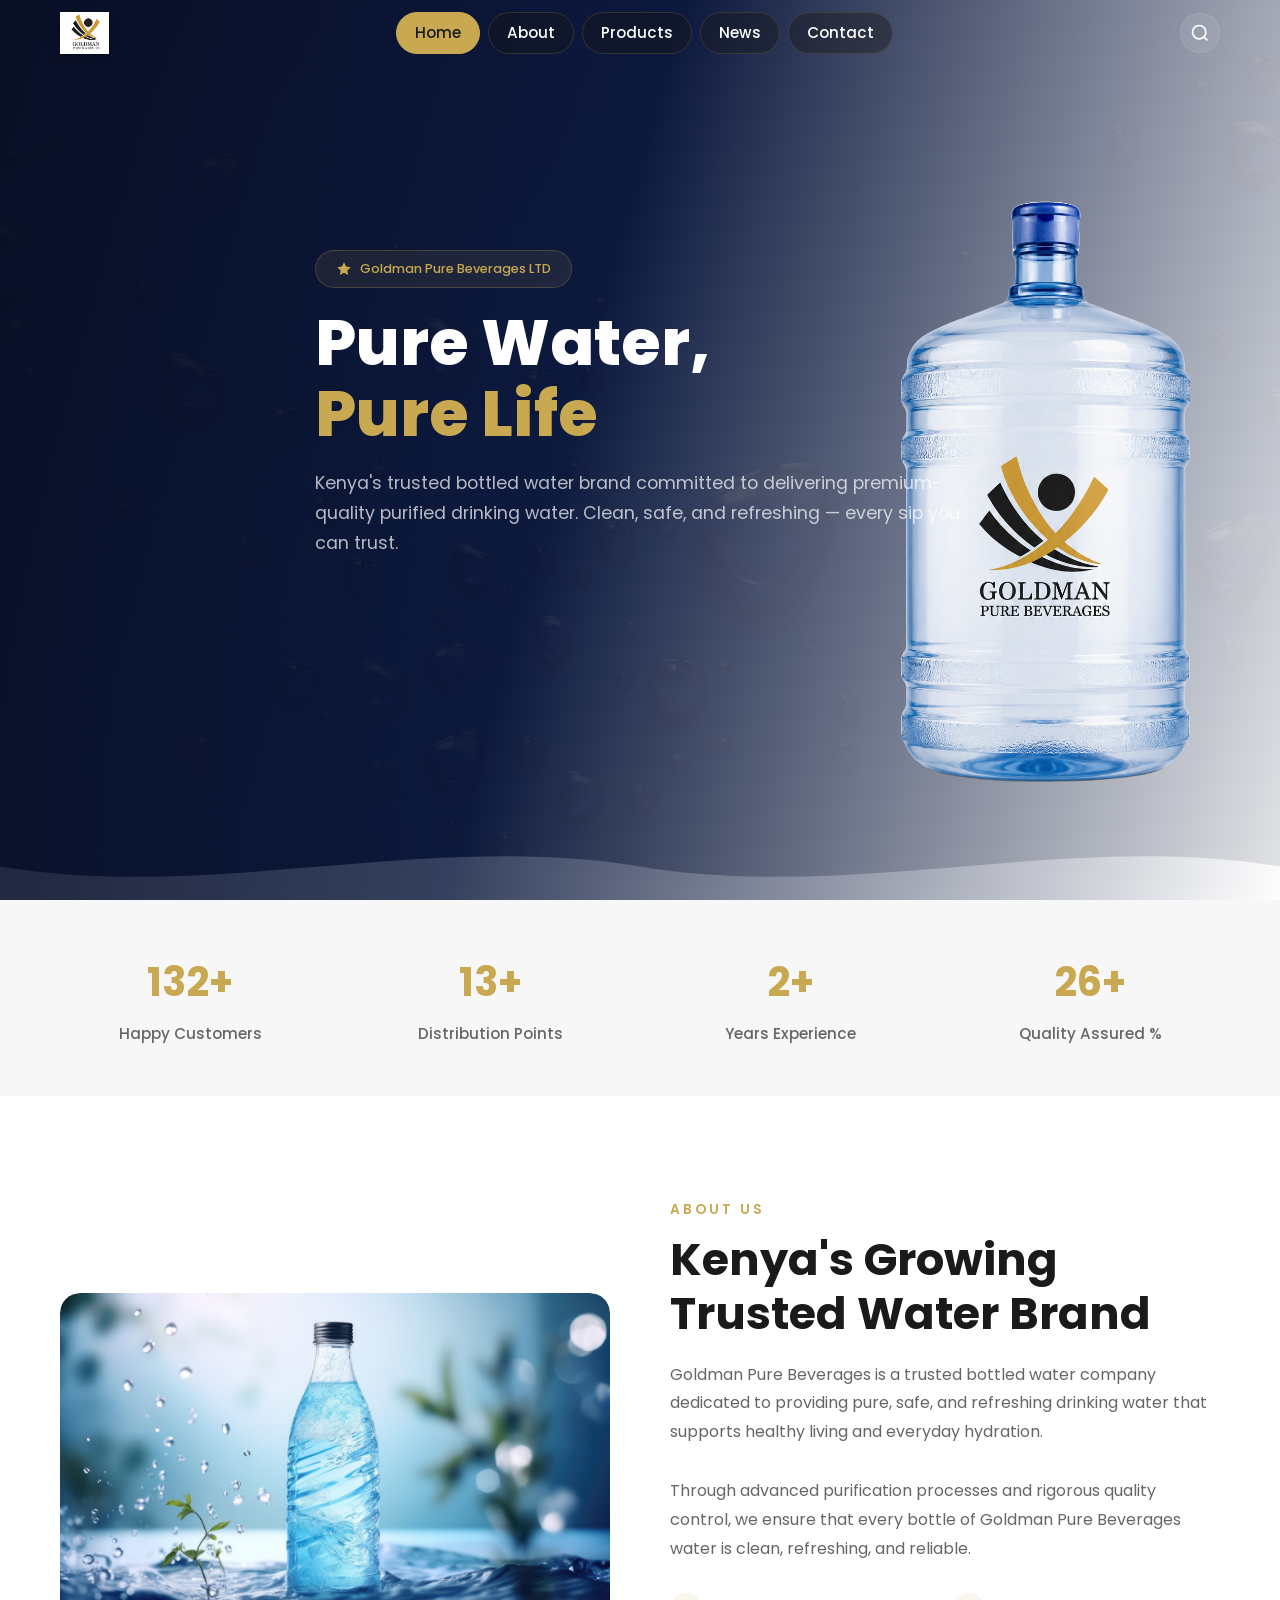
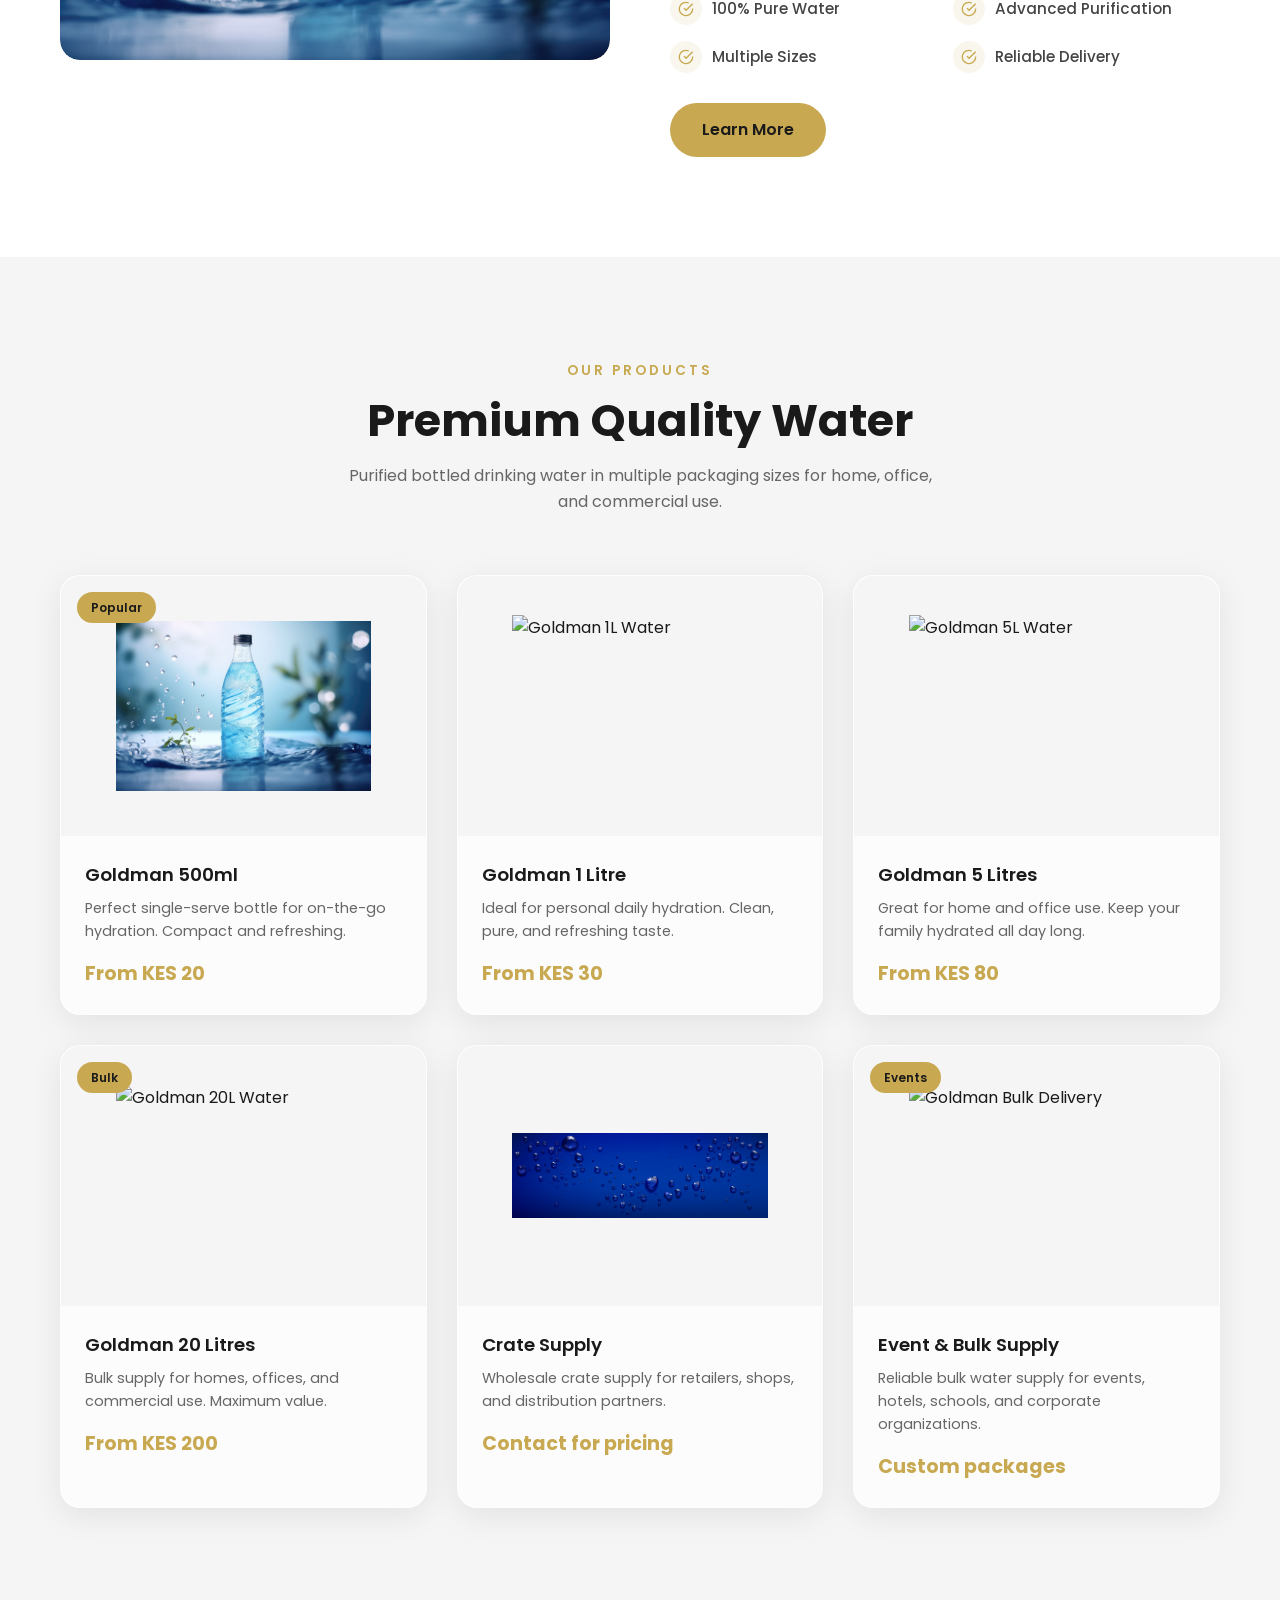
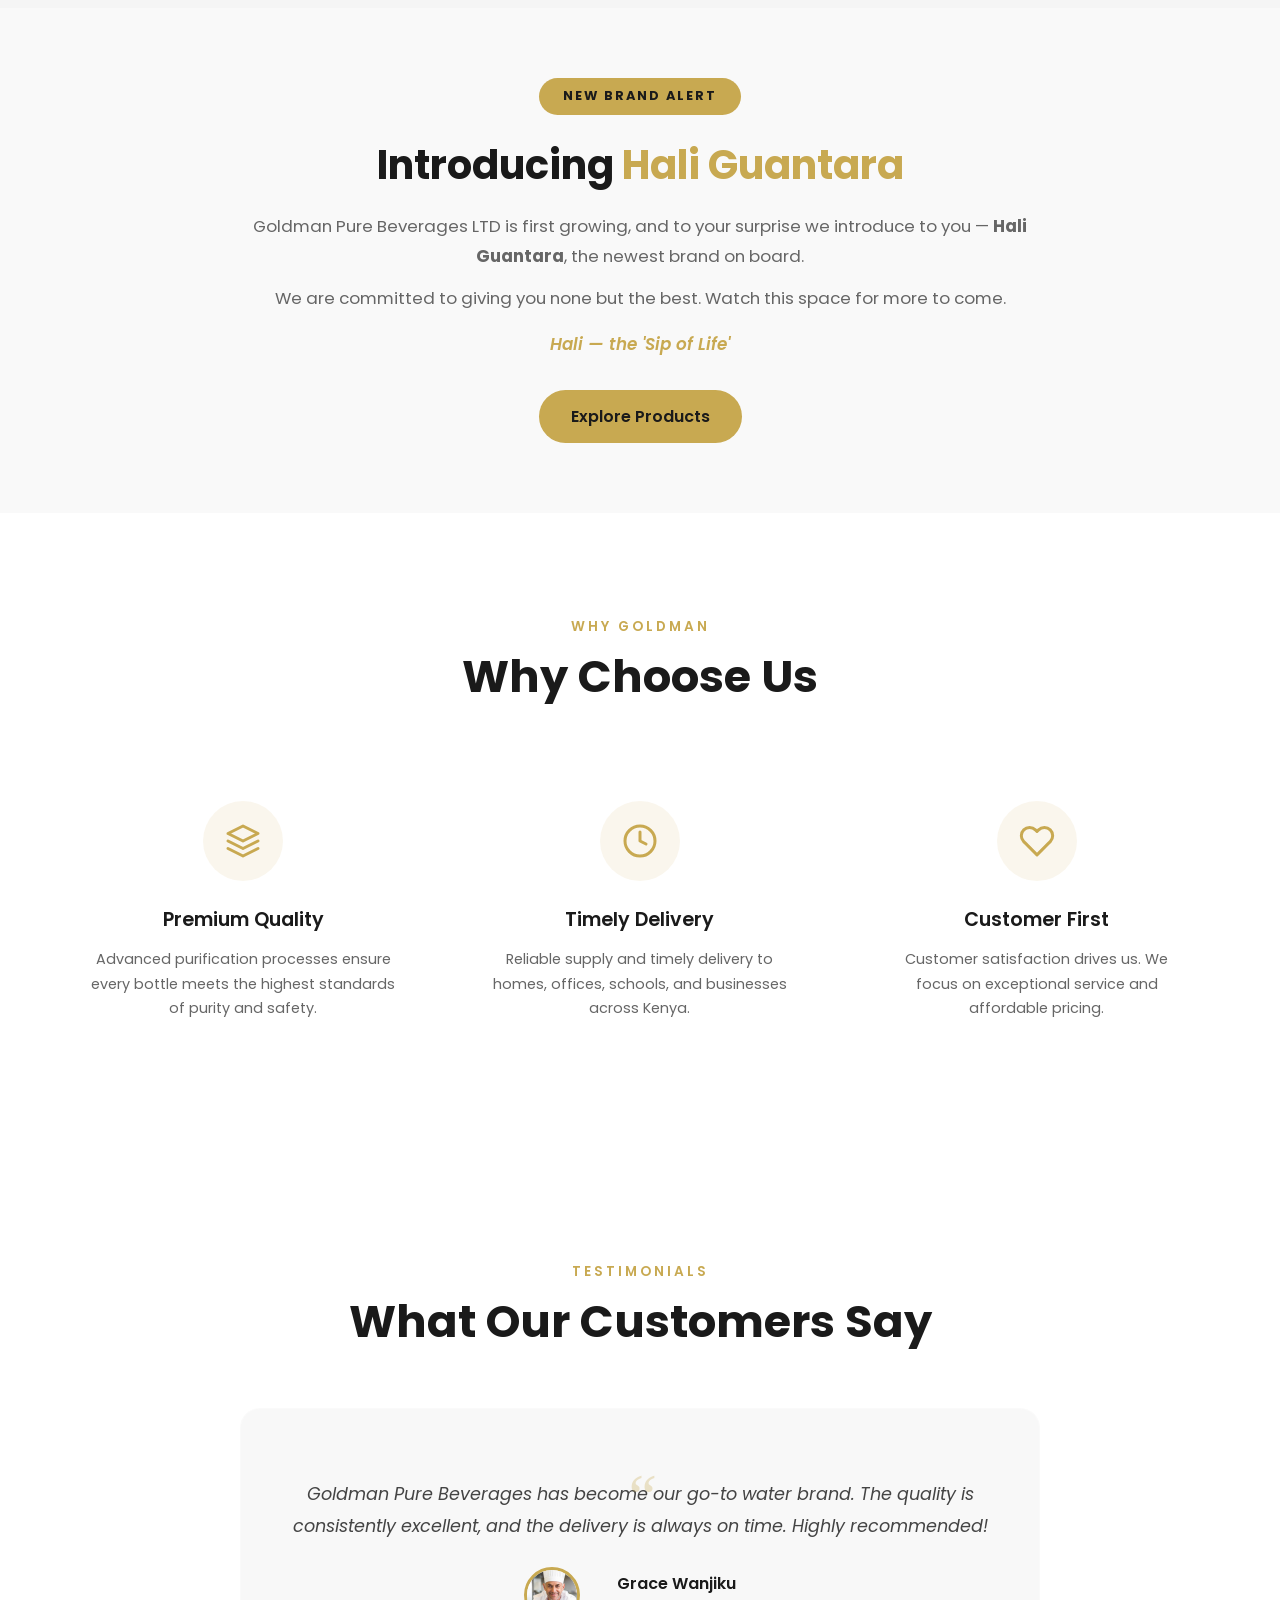
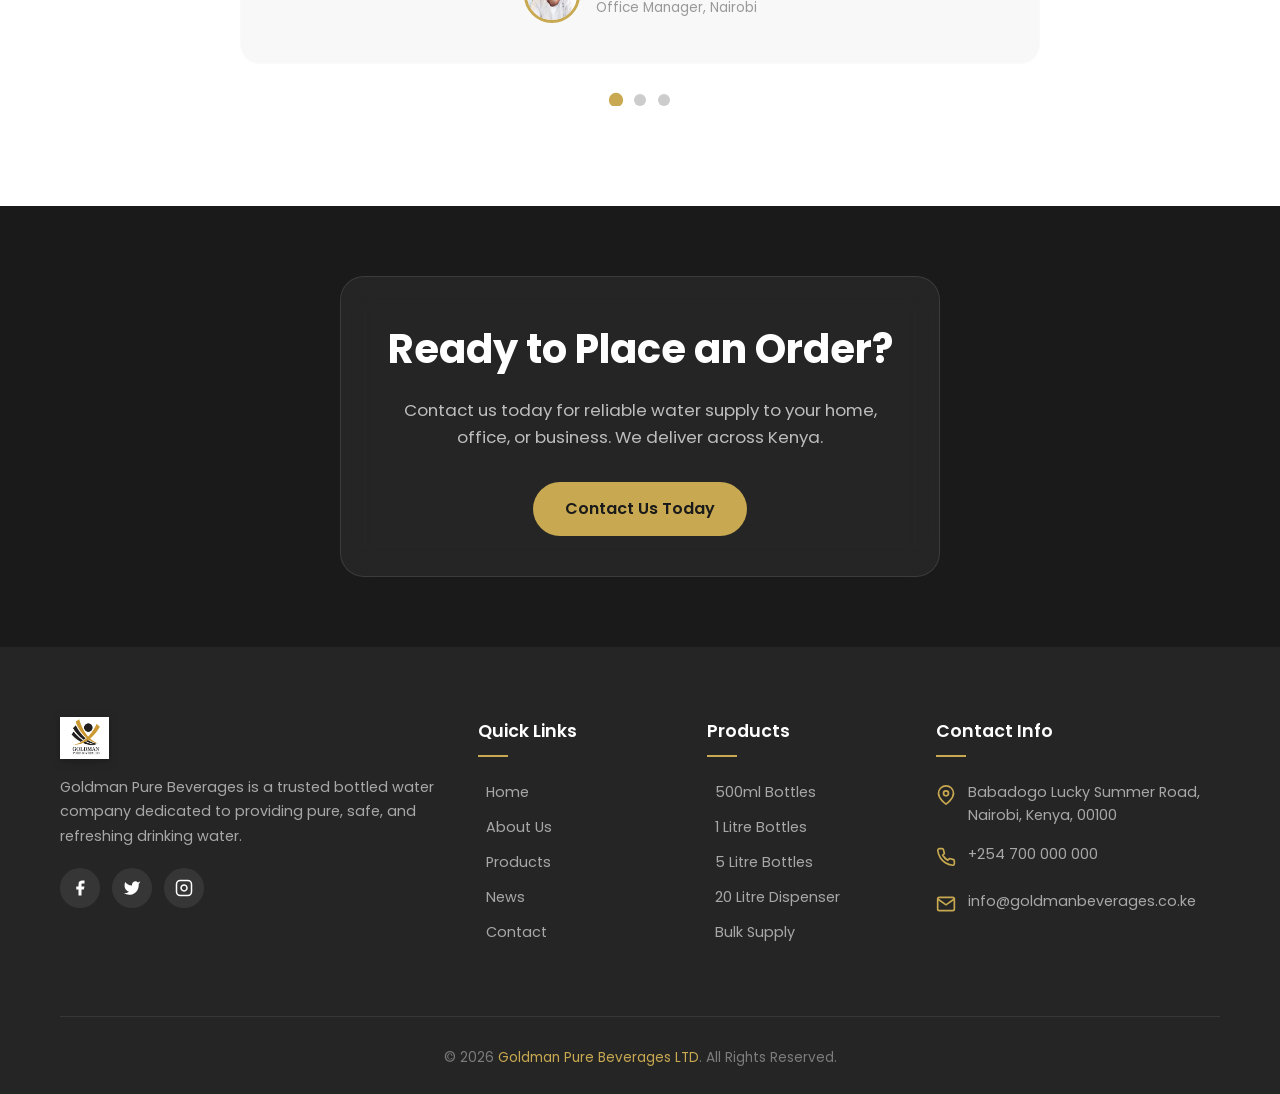
==== index.html @ ed5a360a "update" ====
<!DOCTYPE html>
<html lang="en">
<head>
  <meta charset="UTF-8">
  <meta name="viewport" content="width=device-width, initial-scale=1.0">
  <title>Goldman Pure Beverages - Pure Water, Pure Life</title>
  <link rel="icon" href="assets/images/goldmanlogo water.png" type="image/png">
  <link rel="stylesheet" href="assets/css/style.css">
</head>
<body>

  <header data-header>
    <div class="container">
      <a href="index.html" class="logo">
        <img src="assets/images/goldmanlogo water.png" alt="Goldman Logo" class="logo-img">
      </a>

      <nav class="navbar" data-navbar>
        <a href="index.html" class="navbar-link active" data-nav-link>Home</a>
        <a href="about.html" class="navbar-link" data-nav-link>About</a>
        <a href="products.html" class="navbar-link" data-nav-link>Products</a>
        <a href="news.html" class="navbar-link" data-nav-link>News</a>
        <a href="contact.html" class="navbar-link" data-nav-link>Contact</a>
      </nav>

      <div class="header-actions">
        <button class="header-btn" data-search-btn aria-label="Search">
          <svg width="20" height="20" viewBox="0 0 24 24" fill="none" stroke="currentColor" stroke-width="2">
            <circle cx="11" cy="11" r="8"/><path d="m21 21-4.35-4.35"/>
          </svg>
        </button>
        <button class="menu-toggle-btn" data-menu-toggle-btn aria-label="Menu">
          <svg width="22" height="22" viewBox="0 0 24 24" fill="none" stroke="currentColor" stroke-width="2.5">
            <line x1="3" y1="6" x2="21" y2="6"/><line x1="3" y1="12" x2="21" y2="12"/><line x1="3" y1="18" x2="21" y2="18"/>
          </svg>
        </button>
      </div>
    </div>
  </header>

  <div class="nav-overlay" data-nav-overlay></div>

  <div class="search-box" data-search-container>
    <div class="container">
      <form class="search-form">
        <input type="text" placeholder="Search..." autofocus>
        <button type="button" class="search-close-btn" data-search-close-btn aria-label="Close">
          <svg width="20" height="20" viewBox="0 0 24 24" fill="none" stroke="currentColor" stroke-width="2.5">
            <line x1="18" y1="6" x2="6" y2="18"/><line x1="6" y1="6" x2="18" y2="18"/>
          </svg>
        </button>
      </form>
    </div>
  </div>

  <main>
    <section class="hero">
      <div class="container" style="display:flex; align-items:center; justify-content:space-between;">
        <div class="hero-content">
          <div class="hero-badge">
            <svg width="16" height="16" viewBox="0 0 24 24" fill="currentColor">
              <path d="M12 2L15.09 8.26L22 9.27L17 14.14L18.18 21.02L12 17.77L5.82 21.02L7 14.14L2 9.27L8.91 8.26L12 2Z"/>
            </svg>
            Goldman Pure Beverages LTD
          </div>
          <h1 class="hero-title">Pure Water,<br><span>Pure Life</span></h1>
          <p class="hero-text">Kenya's trusted bottled water brand committed to delivering premium-quality purified drinking water. Clean, safe, and refreshing — every sip you can trust.</p>
          <div class="hero-btns">
            <a href="products.html" class="btn btn-gold">Our Products</a>
            <a href="contact.html" class="btn btn-outline">Get In Touch</a>
          </div>
        </div>
        <div class="hero-image">
          <img src="assets/images/a.png" alt="Goldman Pure Water Bottle">
        </div>
      </div>
      <div class="hero-shape">
        <svg viewBox="0 0 1440 80" fill="none">
          <path d="M0 40C240 80 480 0 720 40C960 80 1200 0 1440 40V80H0V40Z" fill="#F5F5F5"/>
        </svg>
      </div>
    </section>

    <section class="stats">
      <div class="container">
        <div class="stats-grid">
          <div class="stat-item reveal">
            <h3 data-counter="500">0</h3>
            <p>Happy Customers</p>
          </div>
          <div class="stat-item reveal">
            <h3 data-counter="50">0</h3>
            <p>Distribution Points</p>
          </div>
          <div class="stat-item reveal">
            <h3 data-counter="10">0</h3>
            <p>Years Experience</p>
          </div>
          <div class="stat-item reveal">
            <h3 data-counter="100">0</h3>
            <p>Quality Assured %</p>
          </div>
        </div>
      </div>
    </section>

    <section class="about-preview section">
      <div class="container">
        <div class="about-grid">
          <div class="about-image reveal-left">
            <img src="assets/images/transparent-water-bottle-studio.jpg" alt="Goldman Pure Water">
          </div>
          <div class="about-content reveal-right">
            <span class="section-subtitle">About Us</span>
            <h2 class="section-title">Kenya's Growing Trusted Water Brand</h2>
            <p class="about-text">Goldman Pure Beverages is a trusted bottled water company dedicated to providing pure, safe, and refreshing drinking water that supports healthy living and everyday hydration.</p>
            <p class="about-text">Through advanced purification processes and rigorous quality control, we ensure that every bottle of Goldman Pure Beverages water is clean, refreshing, and reliable.</p>
            <div class="about-features">
              <div class="about-feature">
                <div class="about-feature-icon">
                  <svg width="16" height="16" viewBox="0 0 24 24" fill="none" stroke="currentColor" stroke-width="2"><path d="M22 11.08V12a10 10 0 1 1-5.93-9.14"/><polyline points="22 4 12 14.01 9 11.01"/></svg>
                </div>
                100% Pure Water
              </div>
              <div class="about-feature">
                <div class="about-feature-icon">
                  <svg width="16" height="16" viewBox="0 0 24 24" fill="none" stroke="currentColor" stroke-width="2"><path d="M22 11.08V12a10 10 0 1 1-5.93-9.14"/><polyline points="22 4 12 14.01 9 11.01"/></svg>
                </div>
                Advanced Purification
              </div>
              <div class="about-feature">
                <div class="about-feature-icon">
                  <svg width="16" height="16" viewBox="0 0 24 24" fill="none" stroke="currentColor" stroke-width="2"><path d="M22 11.08V12a10 10 0 1 1-5.93-9.14"/><polyline points="22 4 12 14.01 9 11.01"/></svg>
                </div>
                Multiple Sizes
              </div>
              <div class="about-feature">
                <div class="about-feature-icon">
                  <svg width="16" height="16" viewBox="0 0 24 24" fill="none" stroke="currentColor" stroke-width="2"><path d="M22 11.08V12a10 10 0 1 1-5.93-9.14"/><polyline points="22 4 12 14.01 9 11.01"/></svg>
                </div>
                Reliable Delivery
              </div>
            </div>
            <a href="about.html" class="btn btn-gold">Learn More</a>
          </div>
        </div>
      </div>
    </section>

    <section class="products section">
      <div class="container">
        <div class="section-header reveal">
          <span class="section-subtitle">Our Products</span>
          <h2 class="section-title">Premium Quality Water</h2>
          <p class="section-text">Purified bottled drinking water in multiple packaging sizes for home, office, and commercial use.</p>
        </div>

        <div class="products-grid">
          <div class="product-card reveal" data-product="all">
            <div class="product-image">
              <span class="product-tag">Popular</span>
              <img src="assets/images/transparent-water-bottle-studio.jpg" alt="Goldman 500ml Water">
            </div>
            <div class="product-info">
              <h3 class="product-name">Goldman 500ml</h3>
              <p class="product-desc">Perfect single-serve bottle for on-the-go hydration. Compact and refreshing.</p>
              <span class="product-price">From KES 20</span>
            </div>
          </div>

          <div class="product-card reveal" data-product="all">
            <div class="product-image">
              <img src="assets/images/aaa.jpg" alt="Goldman 1L Water">
            </div>
            <div class="product-info">
              <h3 class="product-name">Goldman 1 Litre</h3>
              <p class="product-desc">Ideal for personal daily hydration. Clean, pure, and refreshing taste.</p>
              <span class="product-price">From KES 30</span>
            </div>
          </div>

          <div class="product-card reveal" data-product="bulk">
            <div class="product-image">
              <img src="assets/images/water-bottle-wooden-table (1).jpg" alt="Goldman 5L Water">
            </div>
            <div class="product-info">
              <h3 class="product-name">Goldman 5 Litres</h3>
              <p class="product-desc">Great for home and office use. Keep your family hydrated all day long.</p>
              <span class="product-price">From KES 80</span>
            </div>
          </div>

          <div class="product-card reveal" data-product="bulk">
            <div class="product-image">
              <span class="product-tag">Bulk</span>
              <img src="assets/images/water-drop.jpg" alt="Goldman 20L Water">
            </div>
            <div class="product-info">
              <h3 class="product-name">Goldman 20 Litres</h3>
              <p class="product-desc">Bulk supply for homes, offices, and commercial use. Maximum value.</p>
              <span class="product-price">From KES 200</span>
            </div>
          </div>

          <div class="product-card reveal" data-product="commercial">
            <div class="product-image">
              <img src="assets/images/hero-bg.jpg" alt="Goldman crates">
            </div>
            <div class="product-info">
              <h3 class="product-name">Crate Supply</h3>
              <p class="product-desc">Wholesale crate supply for retailers, shops, and distribution partners.</p>
              <span class="product-price">Contact for pricing</span>
            </div>
          </div>

          <div class="product-card reveal" data-product="commercial">
            <div class="product-image">
              <span class="product-tag">Events</span>
              <img src="assets/images/delivery-concept-handsome-african-american-delivery-man-holding-water-tank-isolated-grey-studio-background-copy-space.jpg" alt="Goldman Bulk Delivery">
            </div>
            <div class="product-info">
              <h3 class="product-name">Event & Bulk Supply</h3>
              <p class="product-desc">Reliable bulk water supply for events, hotels, schools, and corporate organizations.</p>
              <span class="product-price">Custom packages</span>
            </div>
          </div>
        </div>
      </div>
    </section>

    <section class="announcement">
      <div class="container">
        <div class="announcement-content reveal">
          <span class="announcement-badge">New Brand Alert</span>
          <h2 class="announcement-title">Introducing <span>Hali Guantara</span></h2>
          <p class="announcement-text">Goldman Pure Beverages LTD is first growing, and to your surprise we introduce to you — <strong>Hali Guantara</strong>, the newest brand on board.</p>
          <p class="announcement-text">We are committed to giving you none but the best. Watch this space for more to come.</p>
          <p class="announcement-text" style="font-style:italic; color:var(--gold); font-weight:600; margin-top:16px;">Hali — the 'Sip of Life'</p>
          <div class="announcement-cta">
            <a href="products.html" class="btn btn-gold">Explore Products</a>
          </div>
        </div>
      </div>
    </section>

    <section class="promo section">
      <div class="container">
        <div class="section-header reveal">
          <span class="section-subtitle">Why Goldman</span>
          <h2 class="section-title">Why Choose Us</h2>
        </div>

        <div class="promo-grid">
          <div class="promo-card">
            <div class="promo-icon">
              <svg viewBox="0 0 24 24"><path d="M12 2L2 7l10 5 10-5-10-5zM2 17l10 5 10-5M2 12l10 5 10-5"/></svg>
            </div>
            <h3>Premium Quality</h3>
            <p>Advanced purification processes ensure every bottle meets the highest standards of purity and safety.</p>
          </div>

          <div class="promo-card">
            <div class="promo-icon">
              <svg viewBox="0 0 24 24"><circle cx="12" cy="12" r="10"/><polyline points="12 6 12 12 16 14"/></svg>
            </div>
            <h3>Timely Delivery</h3>
            <p>Reliable supply and timely delivery to homes, offices, schools, and businesses across Kenya.</p>
          </div>

          <div class="promo-card">
            <div class="promo-icon">
              <svg viewBox="0 0 24 24"><path d="M20.84 4.61a5.5 5.5 0 0 0-7.78 0L12 5.67l-1.06-1.06a5.5 5.5 0 0 0-7.78 7.78l1.06 1.06L12 21.23l7.78-7.78 1.06-1.06a5.5 5.5 0 0 0 0-7.78z"/></svg>
            </div>
            <h3>Customer First</h3>
            <p>Customer satisfaction drives us. We focus on exceptional service and affordable pricing.</p>
          </div>
        </div>
      </div>
    </section>

    <section class="testimonials section">
      <div class="container">
        <div class="section-header reveal">
          <span class="section-subtitle">Testimonials</span>
          <h2 class="section-title">What Our Customers Say</h2>
        </div>

        <div class="testimonial-slider reveal">
          <div class="testimonial-track" data-testimonial-track>
            <div class="testimonial-card">
              <p class="testimonial-text">Goldman Pure Beverages has become our go-to water brand. The quality is consistently excellent, and the delivery is always on time. Highly recommended!</p>
              <div class="testimonial-author">
                <img src="assets/images/avatar-1.jpg" alt="Customer" class="testimonial-avatar">
                <div class="testimonial-info">
                  <h4>Grace Wanjiku</h4>
                  <p>Office Manager, Nairobi</p>
                </div>
              </div>
            </div>

            <div class="testimonial-card">
              <p class="testimonial-text">We've been stocking Goldman water in our shop for years. Our customers love the taste and purity. It's the best water brand in the market.</p>
              <div class="testimonial-author">
                <img src="assets/images/avatar-2.jpg" alt="Customer" class="testimonial-avatar">
                <div class="testimonial-info">
                  <h4>James Ochieng</h4>
                  <p>Retailer, Babadogo</p>
                </div>
              </div>
            </div>

            <div class="testimonial-card">
              <p class="testimonial-text">Goldman supplies water for all our hotel events. The bulk pricing is fair and the quality is unmatched. A truly trusted brand in Kenya.</p>
              <div class="testimonial-author">
                <img src="assets/images/avatar-3.jpg" alt="Customer" class="testimonial-avatar">
                <div class="testimonial-info">
                  <h4>Fatuma Hassan</h4>
                  <p>Hotel Director, Westlands</p>
                </div>
              </div>
            </div>
          </div>

          <div class="testimonial-nav">
            <button class="testimonial-dot active" data-testimonial-dot aria-label="Slide 1"></button>
            <button class="testimonial-dot" data-testimonial-dot aria-label="Slide 2"></button>
            <button class="testimonial-dot" data-testimonial-dot aria-label="Slide 3"></button>
          </div>
        </div>
      </div>
    </section>

    <section class="cta">
      <div class="container">
        <div class="cta-content reveal">
          <h2>Ready to Place an Order?</h2>
          <p>Contact us today for reliable water supply to your home, office, or business. We deliver across Kenya.</p>
          <a href="contact.html" class="btn btn-gold">Contact Us Today</a>
        </div>
      </div>
    </section>
  </main>

  <footer class="footer">
    <div class="container">
      <div class="footer-grid">
        <div class="footer-brand">
          <a href="index.html" class="logo">
            <img src="assets/images/goldmanlogo water.png" alt="Goldman Logo" class="logo-img">
          </a>
          <p>Goldman Pure Beverages is a trusted bottled water company dedicated to providing pure, safe, and refreshing drinking water.</p>
          <div class="footer-social">
            <a href="https://www.facebook.com/goldmanpurebeverages" target="_blank" aria-label="Facebook">
              <svg width="18" height="18" viewBox="0 0 24 24" fill="currentColor"><path d="M18 2h-3a5 5 0 0 0-5 5v3H7v4h3v8h4v-8h3l1-4h-4V7a1 1 0 0 1 1-1h3z"/></svg>
            </a>
            <a href="#" aria-label="Twitter">
              <svg width="18" height="18" viewBox="0 0 24 24" fill="currentColor"><path d="M23 3a10.9 10.9 0 0 1-3.14 1.53 4.48 4.48 0 0 0-7.86 3v1A10.66 10.66 0 0 1 3 4s-4 9 5 13a11.64 11.64 0 0 1-7 2c9 5 20 0 20-11.5a4.5 4.5 0 0 0-.08-.83A7.72 7.72 0 0 0 23 3z"/></svg>
            </a>
            <a href="#" aria-label="Instagram">
              <svg width="18" height="18" viewBox="0 0 24 24" fill="none" stroke="currentColor" stroke-width="2"><rect x="2" y="2" width="20" height="20" rx="5"/><path d="M16 11.37A4 4 0 1 1 12.63 8 4 4 0 0 1 16 11.37z"/><line x1="17.5" y1="6.5" x2="17.51" y2="6.5"/></svg>
            </a>
          </div>
        </div>

        <div class="footer-col">
          <h4 class="footer-heading">Quick Links</h4>
          <ul class="footer-links">
            <li><a href="index.html">Home</a></li>
            <li><a href="about.html">About Us</a></li>
            <li><a href="products.html">Products</a></li>
            <li><a href="news.html">News</a></li>
            <li><a href="contact.html">Contact</a></li>
          </ul>
        </div>

        <div class="footer-col">
          <h4 class="footer-heading">Products</h4>
          <ul class="footer-links">
            <li><a href="products.html">500ml Bottles</a></li>
            <li><a href="products.html">1 Litre Bottles</a></li>
            <li><a href="products.html">5 Litre Bottles</a></li>
            <li><a href="products.html">20 Litre Dispenser</a></li>
            <li><a href="products.html">Bulk Supply</a></li>
          </ul>
        </div>

        <div class="footer-col">
          <h4 class="footer-heading">Contact Info</h4>
          <ul class="footer-contact">
            <li>
              <span class="footer-contact-icon">
                <svg viewBox="0 0 24 24" fill="none" stroke="currentColor" stroke-width="2"><path d="M21 10c0 7-9 13-9 13s-9-6-9-13a9 9 0 0 1 18 0z"/><circle cx="12" cy="10" r="3"/></svg>
              </span>
              Babadogo Lucky Summer Road,<br>Nairobi, Kenya, 00100
            </li>
            <li>
              <span class="footer-contact-icon">
                <svg viewBox="0 0 24 24" fill="none" stroke="currentColor" stroke-width="2"><path d="M22 16.92v3a2 2 0 0 1-2.18 2 19.79 19.79 0 0 1-8.63-3.07 19.5 19.5 0 0 1-6-6 19.79 19.79 0 0 1-3.07-8.67A2 2 0 0 1 4.11 2h3a2 2 0 0 1 2 1.72 12.84 12.84 0 0 0 .7 2.81 2 2 0 0 1-.45 2.11L8.09 9.91a16 16 0 0 0 6 6l1.27-1.27a2 2 0 0 1 2.11-.45 12.84 12.84 0 0 0 2.81.7A2 2 0 0 1 22 16.92z"/></svg>
              </span>
              +254 700 000 000
            </li>
            <li>
              <span class="footer-contact-icon">
                <svg viewBox="0 0 24 24" fill="none" stroke="currentColor" stroke-width="2"><path d="M4 4h16c1.1 0 2 .9 2 2v12c0 1.1-.9 2-2 2H4c-1.1 0-2-.9-2-2V6c0-1.1.9-2 2-2z"/><polyline points="22,6 12,13 2,6"/></svg>
              </span>
              info@goldmanbeverages.co.ke
            </li>
          </ul>
        </div>
      </div>

      <div class="footer-bottom">
        <p>&copy; 2026 <span>Goldman Pure Beverages LTD</span>. All Rights Reserved.</p>
      </div>
    </div>
  </footer>

  <button class="back-to-top" data-back-top-btn aria-label="Back to top">
    <svg width="20" height="20" viewBox="0 0 24 24" fill="none" stroke="currentColor" stroke-width="2.5">
      <polyline points="18 15 12 9 6 15"/>
    </svg>
  </button>

  <script src="assets/js/script.js"></script>
</body>
</html>
---- assets/css/style.css ----
@import url('https://fonts.googleapis.com/css2?family=Poppins:wght@300;400;500;600;700;800&display=swap');

:root {
  --white: #FFFFFF;
  --black: #1A1A1A;
  --gold: #C8A951;
  --gold-light: #D4B96A;
  --gold-dark: #B8963D;
  --grey-1: #F5F5F5;
  --grey-2: #E8E8E8;
  --grey-3: #CCCCCC;
  --grey-4: #999999;
  --grey-5: #666666;
  --grey-6: #444444;
  --shadow-1: 0 1px 3px rgba(0,0,0,0.1);
  --shadow-2: 0 5px 15px rgba(0,0,0,0.08);
  --shadow-3: 0 10px 30px rgba(0,0,0,0.12);
  --transition: 0.3s ease;
}

*, *::before, *::after {
  margin: 0;
  padding: 0;
  box-sizing: border-box;
}

html {
  scroll-behavior: smooth;
  scroll-padding-top: 90px;
}

body {
  font-family: 'Poppins', sans-serif;
  background: var(--white);
  color: var(--black);
  line-height: 1.6;
  overflow-x: hidden;
}

a {
  text-decoration: none;
  color: inherit;
}

img {
  max-width: 100%;
  height: auto;
  display: block;
}

ul { list-style: none; }

.container {
  max-width: 1200px;
  margin: 0 auto;
  padding: 0 20px;
}

/* Button */
.btn {
  display: inline-flex;
  align-items: center;
  gap: 8px;
  padding: 14px 32px;
  border-radius: 50px;
  font-family: inherit;
  font-size: 1rem;
  font-weight: 600;
  cursor: pointer;
  border: none;
  transition: var(--transition);
}

.btn-gold {
  background: var(--gold);
  color: var(--black);
}

.btn-gold:hover {
  background: var(--gold-dark);
  transform: translateY(-2px);
  box-shadow: 0 5px 20px rgba(200,169,81,0.4);
}

.btn-outline {
  background: rgba(255,255,255,0.08);
  backdrop-filter: blur(10px);
  -webkit-backdrop-filter: blur(10px);
  color: var(--white);
  border: 1px solid rgba(255,255,255,0.2);
}

.btn-outline:hover {
  background: rgba(255,255,255,0.15);
  border-color: rgba(255,255,255,0.4);
  color: var(--white);
}

/* Section */
.section {
  padding: 100px 0;
}

.section-header {
  text-align: center;
  margin-bottom: 60px;
}

.section-subtitle {
  display: inline-block;
  font-size: 0.85rem;
  font-weight: 600;
  color: var(--gold);
  text-transform: uppercase;
  letter-spacing: 3px;
  margin-bottom: 12px;
}

.section-title {
  font-size: clamp(2rem, 5vw, 2.8rem);
  font-weight: 700;
  color: var(--black);
  line-height: 1.2;
}

.section-text {
  font-size: 1rem;
  color: var(--grey-5);
  max-width: 600px;
  margin: 16px auto 0;
}

/* Header */
.header,
header[data-header] {
  position: fixed;
  top: 0;
  left: 0;
  width: 100%;
  z-index: 1000;
  background: transparent;
  border-bottom: 1px solid transparent;
  transition: var(--transition);
  padding: 12px 0;
  box-shadow: none;
}

.header.active,
header[data-header].active {
  background: rgba(26, 26, 26, 0.45);
  backdrop-filter: blur(18px);
  -webkit-backdrop-filter: blur(18px);
  padding: 8px 0;
  box-shadow: 0 4px 24px rgba(0,0,0,0.15);
  border-bottom: 1px solid rgba(200,169,81,0.14);
}

.header .container,
header[data-header] .container {
  display: flex;
  align-items: center;
  justify-content: space-between;
}

.logo {
  display: flex;
  align-items: center;
  gap: 10px;
  font-size: 1.3rem;
  font-weight: 700;
  color: var(--white);
}

.logo-icon {
  width: 40px;
  height: 40px;
  background: var(--gold);
  border-radius: 50%;
  display: flex;
  align-items: center;
  justify-content: center;
}

.logo-icon svg {
  width: 24px;
  height: 24px;
}

.logo-img {
  height: 42px;
  width: auto;
  filter: drop-shadow(0 2px 4px rgba(0,0,0,0.3));
}

.navbar {
  display: flex;
  align-items: center;
  gap: 8px;
}

.navbar-link {
  padding: 8px 18px;
  font-size: 0.95rem;
  font-weight: 500;
  color: var(--white);
  background: rgba(26, 26, 26, 0.42);
  border: 1px solid rgba(200,169,81,0.18);
  border-radius: 50px;
  transition: var(--transition);
}

.navbar-link:hover,
.navbar-link.active {
  color: var(--black);
  background: var(--gold);
  border-color: var(--gold);
}

.header-actions {
  display: flex;
  align-items: center;
  gap: 12px;
}

.header-btn {
  width: 40px;
  height: 40px;
  border-radius: 50%;
  background: rgba(255,255,255,0.08);
  backdrop-filter: blur(10px);
  -webkit-backdrop-filter: blur(10px);
  border: 1px solid rgba(255,255,255,0.1);
  color: var(--white);
  font-size: 1.1rem;
  cursor: pointer;
  transition: var(--transition);
  display: flex;
  align-items: center;
  justify-content: center;
}

.header-btn:hover {
  background: var(--gold);
  color: var(--black);
  border-color: var(--gold);
}

.menu-toggle-btn {
  display: none;
  width: 44px;
  height: 44px;
  border-radius: 50%;
  background: var(--gold);
  border: none;
  color: var(--black);
  font-size: 1.4rem;
  cursor: pointer;
  align-items: center;
  justify-content: center;
}

/* Hero */
.hero {
  min-height: 100vh;
  background: var(--black);
  display: flex;
  align-items: center;
  position: relative;
  overflow: hidden;
  padding-top: 0;
}

.hero::before {
  content: '';
  position: absolute;
  top: 0;
  left: 0;
  width: 100%;
  height: 100%;
  background: url('../images/hero-bg.jpg') center/cover no-repeat;
  opacity: 0.3;
}

.hero::after {
  content: '';
  position: absolute;
  inset: 0;
  background: linear-gradient(105deg, rgba(8, 14, 35, 0.94) 0%, rgba(11, 24, 61, 0.82) 45%, rgba(255,255,255,0.88) 100%);
  z-index: 1;
  pointer-events: none;
}

.hero-content {
  position: relative;
  z-index: 3;
  max-width: 650px;
}

.hero-badge {
  display: inline-flex;
  align-items: center;
  gap: 8px;
  padding: 8px 20px;
  background: rgba(200,169,81,0.1);
  backdrop-filter: blur(10px);
  -webkit-backdrop-filter: blur(10px);
  border: 1px solid rgba(200,169,81,0.25);
  border-radius: 50px;
  color: var(--gold);
  font-size: 0.8rem;
  font-weight: 500;
  margin-bottom: 20px;
  animation: fadeInUp 0.8s ease;
}

.hero-title {
  font-size: clamp(2.5rem, 6vw, 4rem);
  font-weight: 800;
  color: var(--white);
  line-height: 1.1;
  margin-bottom: 20px;
  animation: fadeInUp 0.8s ease 0.2s backwards;
}

.hero-title span {
  color: var(--gold);
}

.hero-text {
  font-size: 1.1rem;
  color: rgba(255,255,255,0.7);
  margin-bottom: 36px;
  line-height: 1.7;
  animation: fadeInUp 0.8s ease 0.4s backwards;
}

.hero-btns {
  display: flex;
  gap: 16px;
  flex-wrap: wrap;
  animation: fadeInUp 0.8s ease 0.6s backwards;
  opacity: 0;
  transition: opacity 0.4s ease, transform 0.4s ease;
  transform: translateY(10px);
}

.hero:hover .hero-btns,
.hero:focus-within .hero-btns {
  opacity: 1;
  transform: translateY(0);
}

.hero-image {
  position: absolute;
  right: -2%;
  bottom: 0;
  width: 43%;
  max-width: 520px;
  z-index: 2;
  opacity: 0.96;
}

.hero-image img {
  width: 100%;
  animation: float 3s ease-in-out infinite;
}

.hero-shape {
  position: absolute;
  bottom: -2px;
  left: 0;
  width: 100%;
}

.hero-shape svg {
  width: 100%;
  display: block;
}

/* Stats */
.stats {
  background: rgba(245, 245, 245, 0.8);
  backdrop-filter: blur(10px);
  -webkit-backdrop-filter: blur(10px);
  padding: 50px 0;
}

.stats-grid {
  display: grid;
  grid-template-columns: repeat(4, 1fr);
  gap: 40px;
  text-align: center;
}

.stat-item h3 {
  font-size: 2.5rem;
  font-weight: 700;
  color: var(--gold);
  margin-bottom: 8px;
}

.stat-item p {
  font-size: 0.95rem;
  color: var(--grey-5);
  font-weight: 500;
}

/* About Preview */
.about-preview {
  background: var(--white);
}

.about-grid {
  display: grid;
  grid-template-columns: 1fr 1fr;
  gap: 60px;
  align-items: center;
}

.about-image {
  position: relative;
  border-radius: 20px;
  overflow: hidden;
}

.about-image img {
  width: 100%;
  border-radius: 20px;
}

.about-image::after {
  content: '';
  position: absolute;
  bottom: -15px;
  right: -15px;
  width: 120px;
  height: 120px;
  background: var(--gold);
  border-radius: 20px;
  z-index: -1;
  opacity: 0.3;
}

.about-content .section-subtitle { text-align: left; }
.about-content .section-title { text-align: left; margin-bottom: 20px; }

.about-text {
  color: var(--grey-5);
  line-height: 1.8;
  margin-bottom: 30px;
}

.about-features {
  display: grid;
  grid-template-columns: 1fr 1fr;
  gap: 16px;
  margin-bottom: 30px;
}

.about-feature {
  display: flex;
  align-items: center;
  gap: 10px;
  font-size: 0.95rem;
  font-weight: 500;
  color: var(--grey-6);
}

.about-feature-icon {
  width: 32px;
  height: 32px;
  background: rgba(200,169,81,0.1);
  border-radius: 50%;
  display: flex;
  align-items: center;
  justify-content: center;
  color: var(--gold);
  font-size: 0.9rem;
  flex-shrink: 0;
}

/* Products */
.products { background: var(--grey-1); }

.products-grid {
  display: grid;
  grid-template-columns: repeat(3, 1fr);
  gap: 30px;
}

.product-card {
  background: rgba(255, 255, 255, 0.7);
  backdrop-filter: blur(10px);
  -webkit-backdrop-filter: blur(10px);
  border: 1px solid rgba(255, 255, 255, 0.3);
  border-radius: 20px;
  overflow: hidden;
  transition: var(--transition);
  box-shadow: 0 8px 32px rgba(0,0,0,0.08);
}

.product-card:hover {
  transform: translateY(-8px);
  box-shadow: var(--shadow-3);
}

.product-image {
  height: 260px;
  background: var(--grey-1);
  display: flex;
  align-items: center;
  justify-content: center;
  overflow: hidden;
  position: relative;
}

.product-image img {
  width: 70%;
  height: 70%;
  object-fit: contain;
  transition: var(--transition);
}

.product-card:hover .product-image img {
  transform: scale(1.1);
}

.product-tag {
  position: absolute;
  top: 16px;
  left: 16px;
  padding: 6px 14px;
  background: var(--gold);
  color: var(--black);
  font-size: 0.75rem;
  font-weight: 600;
  border-radius: 50px;
}

.product-info {
  padding: 24px;
}

.product-name {
  font-size: 1.15rem;
  font-weight: 600;
  color: var(--black);
  margin-bottom: 8px;
}

.product-desc {
  font-size: 0.9rem;
  color: var(--grey-5);
  margin-bottom: 16px;
  line-height: 1.6;
}

.product-price {
  font-size: 1.2rem;
  font-weight: 700;
  color: var(--gold);
}

/* Promo Cards */
.promo { background: var(--white); }

.promo-grid {
  display: grid;
  grid-template-columns: repeat(3, 1fr);
  gap: 30px;
}

.promo-card {
  padding: 36px 28px;
  background: rgba(255, 255, 255, 0.6);
  backdrop-filter: blur(10px);
  -webkit-backdrop-filter: blur(10px);
  border: 1px solid rgba(255, 255, 255, 0.3);
  border-radius: 20px;
  text-align: center;
  transition: var(--transition);
  position: relative;
  overflow: hidden;
}

.promo-card::before {
  content: '';
  position: absolute;
  top: 0;
  left: 0;
  width: 100%;
  height: 3px;
  background: var(--gold);
  transform: scaleX(0);
  transition: var(--transition);
}

.promo-card:hover::before {
  transform: scaleX(1);
}

.promo-card:hover {
  transform: translateY(-5px);
  box-shadow: var(--shadow-3);
}

.promo-icon {
  width: 80px;
  height: 80px;
  margin: 0 auto 24px;
  background: rgba(200,169,81,0.1);
  border-radius: 50%;
  display: flex;
  align-items: center;
  justify-content: center;
}

.promo-icon svg {
  width: 36px;
  height: 36px;
  stroke: var(--gold);
  fill: none;
  stroke-width: 2;
  stroke-linecap: round;
  stroke-linejoin: round;
}

.promo-card h3 {
  font-size: 1.2rem;
  font-weight: 600;
  color: var(--black);
  margin-bottom: 12px;
}

.promo-card p {
  font-size: 0.9rem;
  color: var(--grey-5);
  line-height: 1.7;
}

/* Testimonials */
.testimonials { background: var(--white); }

.testimonial-slider {
  max-width: 800px;
  margin: 0 auto;
  position: relative;
  overflow: hidden;
}

.testimonial-track {
  display: flex;
  transition: transform 0.5s ease;
}

.testimonial-card {
  min-width: 100%;
  padding: 40px;
  background: rgba(245, 245, 245, 0.7);
  backdrop-filter: blur(10px);
  -webkit-backdrop-filter: blur(10px);
  border: 1px solid rgba(255, 255, 255, 0.3);
  border-radius: 20px;
  text-align: center;
}

.testimonial-text {
  font-size: 1.1rem;
  color: var(--grey-6);
  line-height: 1.8;
  font-style: italic;
  margin-bottom: 24px;
  position: relative;
  padding-top: 30px;
}

.testimonial-text::before {
  content: '\201C';
  position: absolute;
  top: -10px;
  left: 50%;
  transform: translateX(-50%);
  font-size: 4rem;
  color: var(--gold);
  opacity: 0.3;
  font-family: Georgia, serif;
}

.testimonial-author {
  display: flex;
  align-items: center;
  justify-content: center;
  gap: 16px;
}

.testimonial-avatar {
  width: 56px;
  height: 56px;
  border-radius: 50%;
  object-fit: cover;
  border: 3px solid var(--gold);
}

.testimonial-info h4 {
  font-size: 1rem;
  font-weight: 600;
  color: var(--black);
}

.testimonial-info p {
  font-size: 0.85rem;
  color: var(--grey-4);
}

.testimonial-nav {
  display: flex;
  justify-content: center;
  gap: 12px;
  margin-top: 30px;
}

.testimonial-dot {
  width: 12px;
  height: 12px;
  border-radius: 50%;
  background: var(--grey-3);
  border: none;
  cursor: pointer;
  transition: var(--transition);
}

.testimonial-dot.active {
  background: var(--gold);
  transform: scale(1.2);
}

/* CTA */
.cta {
  background: var(--black);
  padding: 70px 0;
  text-align: center;
  position: relative;
  overflow: hidden;
}

.cta::before {
  content: '';
  position: absolute;
  top: 0;
  left: 0;
  width: 100%;
  height: 100%;
  background: url('../images/water-bottle-wooden-table.jpg') center/cover no-repeat;
  opacity: 0.12;
}

.cta-content {
  position: relative;
  z-index: 2;
  padding: 40px;
  background: rgba(255,255,255,0.05);
  backdrop-filter: blur(15px);
  -webkit-backdrop-filter: blur(15px);
  border: 1px solid rgba(255,255,255,0.1);
  border-radius: 24px;
  max-width: 600px;
  margin: 0 auto;
}

.cta h2 {
  font-size: clamp(1.8rem, 4vw, 2.5rem);
  font-weight: 700;
  color: var(--white);
  margin-bottom: 16px;
}

.cta p {
  font-size: 1.05rem;
  color: rgba(255,255,255,0.7);
  margin-bottom: 32px;
  max-width: 500px;
  margin-left: auto;
  margin-right: auto;
}

/* Brand Announcement */
.announcement {
  background: rgba(245, 245, 245, 0.6);
  backdrop-filter: blur(10px);
  -webkit-backdrop-filter: blur(10px);
  padding: 70px 0;
}

.announcement-content {
  max-width: 800px;
  margin: 0 auto;
  text-align: center;
}

.announcement-badge {
  display: inline-block;
  padding: 8px 24px;
  background: var(--gold);
  color: var(--black);
  font-size: 0.8rem;
  font-weight: 700;
  border-radius: 50px;
  text-transform: uppercase;
  letter-spacing: 2px;
  margin-bottom: 24px;
}

.announcement-title {
  font-size: clamp(1.8rem, 4vw, 2.5rem);
  font-weight: 700;
  color: var(--black);
  margin-bottom: 20px;
  line-height: 1.3;
}

.announcement-title span {
  color: var(--gold);
}

.announcement-text {
  font-size: 1.05rem;
  color: var(--grey-5);
  line-height: 1.8;
  margin-bottom: 12px;
}

.announcement-cta {
  margin-top: 30px;
}

/* Footer */
.footer {
  background: rgba(26, 26, 26, 0.95);
  backdrop-filter: blur(20px);
  -webkit-backdrop-filter: blur(20px);
  padding: 70px 0 25px;
  color: var(--white);
}

.footer-grid {
  display: grid;
  grid-template-columns: 2fr 1fr 1fr 1.5fr;
  gap: 40px;
  margin-bottom: 60px;
}

.footer-brand .logo {
  margin-bottom: 16px;
}

.footer-brand p {
  color: rgba(255,255,255,0.6);
  font-size: 0.9rem;
  line-height: 1.7;
  margin-bottom: 20px;
}

.footer-social {
  display: flex;
  gap: 12px;
}

.footer-social a {
  width: 40px;
  height: 40px;
  border-radius: 50%;
  background: rgba(255,255,255,0.08);
  display: flex;
  align-items: center;
  justify-content: center;
  color: var(--white);
  transition: var(--transition);
}

.footer-social a:hover {
  background: var(--gold);
  color: var(--black);
  transform: translateY(-3px);
}

.footer-heading {
  font-size: 1.1rem;
  font-weight: 600;
  color: var(--white);
  margin-bottom: 24px;
  position: relative;
  padding-bottom: 12px;
}

.footer-heading::after {
  content: '';
  position: absolute;
  bottom: 0;
  left: 0;
  width: 30px;
  height: 2px;
  background: var(--gold);
}

.footer-links li { margin-bottom: 12px; }

.footer-links a {
  color: rgba(255,255,255,0.6);
  font-size: 0.9rem;
  transition: var(--transition);
  display: flex;
  align-items: center;
  gap: 8px;
}

.footer-links a::before {
  content: '';
  width: 0;
  height: 1px;
  background: var(--gold);
  transition: var(--transition);
}

.footer-links a:hover {
  color: var(--gold);
  padding-left: 8px;
}

.footer-links a:hover::before {
  width: 16px;
}

.footer-contact li {
  display: flex;
  gap: 12px;
  margin-bottom: 16px;
  color: rgba(255,255,255,0.6);
  font-size: 0.9rem;
}

.footer-contact-icon {
  width: 20px;
  color: var(--gold);
  flex-shrink: 0;
  margin-top: 4px;
}

.footer-bottom {
  border-top: 1px solid rgba(255,255,255,0.08);
  padding-top: 30px;
  text-align: center;
}

.footer-bottom p {
  color: rgba(255,255,255,0.4);
  font-size: 0.85rem;
}

.footer-bottom span {
  color: var(--gold);
}

/* Back to Top */
.back-to-top {
  position: fixed;
  bottom: 30px;
  right: 30px;
  width: 46px;
  height: 46px;
  background: rgba(200,169,81,0.8);
  backdrop-filter: blur(10px);
  -webkit-backdrop-filter: blur(10px);
  color: var(--black);
  border: 1px solid rgba(200,169,81,0.3);
  border-radius: 50%;
  font-size: 1.1rem;
  cursor: pointer;
  opacity: 0;
  visibility: hidden;
  transition: var(--transition);
  z-index: 999;
  display: flex;
  align-items: center;
  justify-content: center;
}

.back-to-top.active {
  opacity: 1;
  visibility: visible;
}

.back-to-top:hover {
  transform: translateY(-3px);
  box-shadow: 0 5px 20px rgba(200,169,81,0.4);
}

/* Contact Section */
.contact-section { background: var(--white); }

.contact-grid {
  display: grid;
  grid-template-columns: 1fr 1.5fr;
  gap: 60px;
}

.contact-info-cards {
  display: grid;
  gap: 20px;
}

.contact-card {
  padding: 24px;
  background: rgba(255, 255, 255, 0.6);
  backdrop-filter: blur(10px);
  -webkit-backdrop-filter: blur(10px);
  border: 1px solid rgba(255, 255, 255, 0.3);
  border-radius: 16px;
  display: flex;
  gap: 16px;
  transition: var(--transition);
}

.contact-card:hover {
  transform: translateX(5px);
  box-shadow: var(--shadow-2);
}

.contact-card-icon {
  width: 50px;
  height: 50px;
  background: rgba(200,169,81,0.1);
  border-radius: 12px;
  display: flex;
  align-items: center;
  justify-content: center;
  flex-shrink: 0;
}

.contact-card-icon svg {
  width: 24px;
  height: 24px;
  stroke: var(--gold);
  fill: none;
  stroke-width: 2;
}

.contact-card h4 {
  font-size: 1rem;
  font-weight: 600;
  color: var(--black);
  margin-bottom: 6px;
}

.contact-card p {
  font-size: 0.9rem;
  color: var(--grey-5);
  line-height: 1.6;
}

.contact-form {
  padding: 36px;
  background: rgba(255, 255, 255, 0.5);
  backdrop-filter: blur(15px);
  -webkit-backdrop-filter: blur(15px);
  border: 1px solid rgba(255, 255, 255, 0.3);
  border-radius: 20px;
}

.form-group {
  margin-bottom: 20px;
}

.form-group label {
  display: block;
  font-size: 0.9rem;
  font-weight: 500;
  color: var(--black);
  margin-bottom: 8px;
}

.form-group input,
.form-group textarea {
  width: 100%;
  padding: 14px 18px;
  border: 1px solid rgba(255, 255, 255, 0.4);
  border-radius: 12px;
  font-family: inherit;
  font-size: 0.95rem;
  color: var(--black);
  background: rgba(255, 255, 255, 0.5);
  backdrop-filter: blur(5px);
  -webkit-backdrop-filter: blur(5px);
  transition: var(--transition);
  outline: none;
}

.form-group input:focus,
.form-group textarea:focus {
  border-color: var(--gold);
  box-shadow: 0 0 0 4px rgba(200,169,81,0.1);
}

.form-group textarea {
  height: 140px;
  resize: vertical;
}

.form-row {
  display: grid;
  grid-template-columns: 1fr 1fr;
  gap: 20px;
}

/* About Page */
.page-hero {
  background: rgba(26, 26, 26, 0.9);
  backdrop-filter: blur(15px);
  -webkit-backdrop-filter: blur(15px);
  padding: 160px 0 70px;
  text-align: center;
  position: relative;
  overflow: hidden;
}

.page-hero::before {
  content: '';
  position: absolute;
  top: 0;
  left: 0;
  width: 100%;
  height: 100%;
  background: url('../images/water-drop.jpg') center/cover no-repeat;
  opacity: 0.15;
}

.page-hero-content {
  position: relative;
  z-index: 2;
}

.page-hero h1 {
  font-size: clamp(2rem, 5vw, 3rem);
  font-weight: 700;
  color: var(--white);
  margin-bottom: 12px;
}

.page-hero p {
  font-size: 1.05rem;
  color: rgba(255,255,255,0.6);
}

.breadcrumb {
  display: flex;
  align-items: center;
  justify-content: center;
  gap: 8px;
  margin-top: 16px;
  font-size: 0.9rem;
  color: rgba(255,255,255,0.5);
}

.breadcrumb a {
  color: var(--gold);
  transition: var(--transition);
}

.breadcrumb a:hover {
  color: var(--gold-light);
}

/* Values Grid */
.values-grid {
  display: grid;
  grid-template-columns: repeat(3, 1fr);
  gap: 24px;
}

.value-card {
  padding: 32px 24px;
  background: rgba(255, 255, 255, 0.6);
  backdrop-filter: blur(10px);
  -webkit-backdrop-filter: blur(10px);
  border: 1px solid rgba(255, 255, 255, 0.3);
  border-radius: 16px;
  text-align: center;
  transition: var(--transition);
}

.value-card:hover {
  transform: translateY(-5px);
  box-shadow: var(--shadow-2);
}

.value-icon {
  width: 64px;
  height: 64px;
  margin: 0 auto 20px;
  background: rgba(200,169,81,0.1);
  border-radius: 50%;
  display: flex;
  align-items: center;
  justify-content: center;
}

.value-icon svg {
  width: 28px;
  height: 28px;
  stroke: var(--gold);
  fill: none;
  stroke-width: 2;
}

.value-card h3 {
  font-size: 1.05rem;
  font-weight: 600;
  color: var(--black);
  margin-bottom: 10px;
}

.value-card p {
  font-size: 0.88rem;
  color: var(--grey-5);
  line-height: 1.6;
}

/* Why Choose */
.why-grid {
  display: grid;
  grid-template-columns: repeat(2, 1fr);
  gap: 20px;
}

.why-item {
  display: flex;
  align-items: flex-start;
  gap: 16px;
  padding: 24px;
  background: rgba(255, 255, 255, 0.5);
  backdrop-filter: blur(10px);
  -webkit-backdrop-filter: blur(10px);
  border: 1px solid rgba(255, 255, 255, 0.3);
  border-radius: 12px;
  transition: var(--transition);
}

.why-item:hover {
  transform: translateX(5px);
}

.why-num {
  width: 36px;
  height: 36px;
  background: var(--gold);
  color: var(--black);
  border-radius: 50%;
  display: flex;
  align-items: center;
  justify-content: center;
  font-size: 0.85rem;
  font-weight: 700;
  flex-shrink: 0;
}

.why-item h4 {
  font-size: 1rem;
  font-weight: 600;
  color: var(--black);
  margin-bottom: 4px;
}

.why-item p {
  font-size: 0.88rem;
  color: var(--grey-5);
}

/* Blog */
.blog-grid {
  display: grid;
  grid-template-columns: repeat(3, 1fr);
  gap: 30px;
}

.blog-card {
  background: rgba(255, 255, 255, 0.6);
  backdrop-filter: blur(10px);
  -webkit-backdrop-filter: blur(10px);
  border: 1px solid rgba(255, 255, 255, 0.3);
  border-radius: 16px;
  overflow: hidden;
  box-shadow: 0 8px 32px rgba(0,0,0,0.06);
  transition: var(--transition);
}

.blog-card:hover {
  transform: translateY(-5px);
  box-shadow: var(--shadow-3);
}

.blog-image {
  height: 200px;
  overflow: hidden;
}

.blog-image img {
  width: 100%;
  height: 100%;
  object-fit: cover;
  transition: var(--transition);
}

.blog-card:hover .blog-image img {
  transform: scale(1.08);
}

.blog-content {
  padding: 24px;
}

.blog-date {
  display: inline-block;
  font-size: 0.8rem;
  color: var(--gold);
  font-weight: 600;
  margin-bottom: 10px;
}

.blog-content h3 {
  font-size: 1.1rem;
  font-weight: 600;
  color: var(--black);
  margin-bottom: 10px;
  line-height: 1.4;
}

.blog-content p {
  font-size: 0.88rem;
  color: var(--grey-5);
  line-height: 1.6;
  margin-bottom: 16px;
}

.blog-link {
  font-size: 0.9rem;
  font-weight: 600;
  color: var(--gold);
  display: inline-flex;
  align-items: center;
  gap: 6px;
  transition: var(--transition);
}

.blog-link:hover { gap: 10px; }

/* Animations */
@keyframes fadeInUp {
  from {
    opacity: 0;
    transform: translateY(30px);
  }
  to {
    opacity: 1;
    transform: translateY(0);
  }
}

@keyframes fadeInLeft {
  from {
    opacity: 0;
    transform: translateX(-30px);
  }
  to {
    opacity: 1;
    transform: translateX(0);
  }
}

@keyframes fadeInRight {
  from {
    opacity: 0;
    transform: translateX(30px);
  }
  to {
    opacity: 1;
    transform: translateX(0);
  }
}

@keyframes float {
  0%, 100% { transform: translateY(0); }
  50% { transform: translateY(-15px); }
}

@keyframes pulse {
  0%, 100% { transform: scale(1); }
  50% { transform: scale(1.05); }
}

/* Scroll Reveal */
.reveal {
  opacity: 0;
  transform: translateY(40px);
  transition: opacity 0.8s ease, transform 0.8s ease;
}

.reveal.visible {
  opacity: 1;
  transform: translateY(0);
}

.reveal-left {
  opacity: 0;
  transform: translateX(-40px);
  transition: opacity 0.8s ease, transform 0.8s ease;
}

.reveal-left.visible {
  opacity: 1;
  transform: translateX(0);
}

.reveal-right {
  opacity: 0;
  transform: translateX(40px);
  transition: opacity 0.8s ease, transform 0.8s ease;
}

.reveal-right.visible {
  opacity: 1;
  transform: translateX(0);
}

/* Responsive */
@media (max-width: 991px) {
  .navbar {
    position: fixed;
    top: 0;
    right: -100%;
    width: 280px;
    height: 100vh;
    background: var(--black);
    flex-direction: column;
    padding: 100px 30px 30px;
    transition: var(--transition);
    z-index: 1001;
  }

  .navbar.active { right: 0; }

  .navbar-link {
    width: 100%;
    padding: 14px 20px;
    font-size: 1rem;
    border-radius: 12px;
  }

  .menu-toggle-btn { display: flex; }

  .hero-image { display: none; }

  .hero-content { max-width: 100%; }

  .stats-grid { grid-template-columns: repeat(2, 1fr); }

  .about-grid { grid-template-columns: 1fr; }

  .products-grid { grid-template-columns: repeat(2, 1fr); }

  .promo-grid { grid-template-columns: 1fr; }

  .footer-grid { grid-template-columns: 1fr 1fr; }

  .contact-grid { grid-template-columns: 1fr; }

  .values-grid { grid-template-columns: repeat(2, 1fr); }

  .why-grid { grid-template-columns: 1fr; }

  .blog-grid { grid-template-columns: repeat(2, 1fr); }

  .form-row { grid-template-columns: 1fr; }
}

@media (max-width: 575px) {
  .section { padding: 60px 0; }

  .stats-grid { grid-template-columns: 1fr 1fr; gap: 20px; }

  .stat-item h3 { font-size: 2rem; }

  .products-grid { grid-template-columns: 1fr; }

  .footer-grid { grid-template-columns: 1fr; }

  .values-grid { grid-template-columns: 1fr; }

  .blog-grid { grid-template-columns: 1fr; }

  .hero-title { font-size: 2rem; }

  .hero-btns { flex-direction: column; }

  .hero-btns .btn { width: 100%; justify-content: center; }
}

/* Mobile Overlay */
.nav-overlay {
  display: none;
  position: fixed;
  top: 0;
  left: 0;
  width: 100%;
  height: 100%;
  background: rgba(0,0,0,0.5);
  z-index: 1000;
}

.nav-overlay.active { display: block; }

/* Search Box */
.search-box {
  position: fixed;
  top: 0;
  left: 0;
  width: 100%;
  height: 100%;
  background: rgba(0,0,0,0.85);
  backdrop-filter: blur(15px);
  -webkit-backdrop-filter: blur(15px);
  z-index: 2000;
  display: flex;
  align-items: center;
  justify-content: center;
  opacity: 0;
  visibility: hidden;
  transition: var(--transition);
}

.search-box.active {
  opacity: 1;
  visibility: visible;
}

.search-box .container {
  width: 100%;
  max-width: 600px;
}

.search-form {
  display: flex;
  gap: 12px;
}

.search-form input {
  flex: 1;
  padding: 16px 24px;
  border: none;
  border-radius: 50px;
  font-family: inherit;
  font-size: 1rem;
  outline: none;
}

.search-close-btn {
  width: 50px;
  height: 50px;
  border-radius: 50%;
  background: var(--gold);
  color: var(--black);
  border: none;
  font-size: 1.4rem;
  cursor: pointer;
  transition: var(--transition);
}

.search-close-btn:hover {
  transform: rotate(90deg);
}
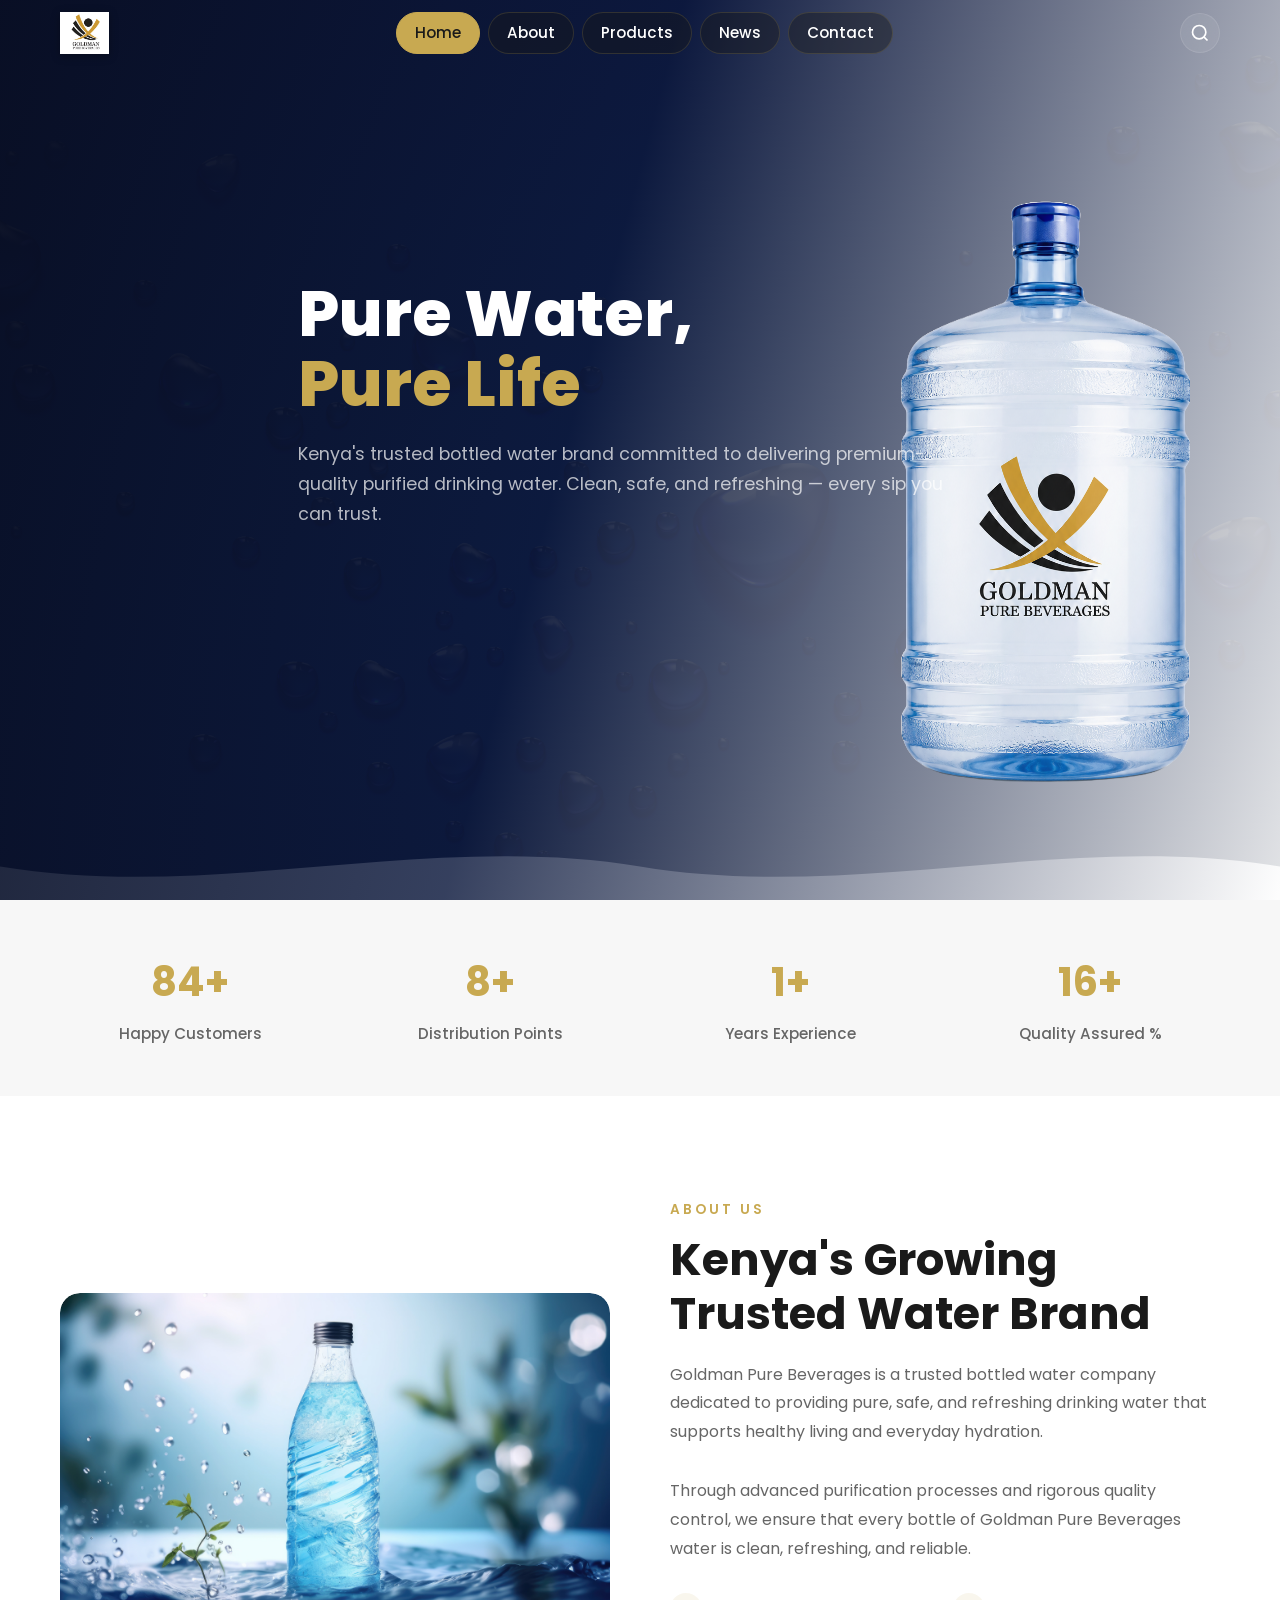
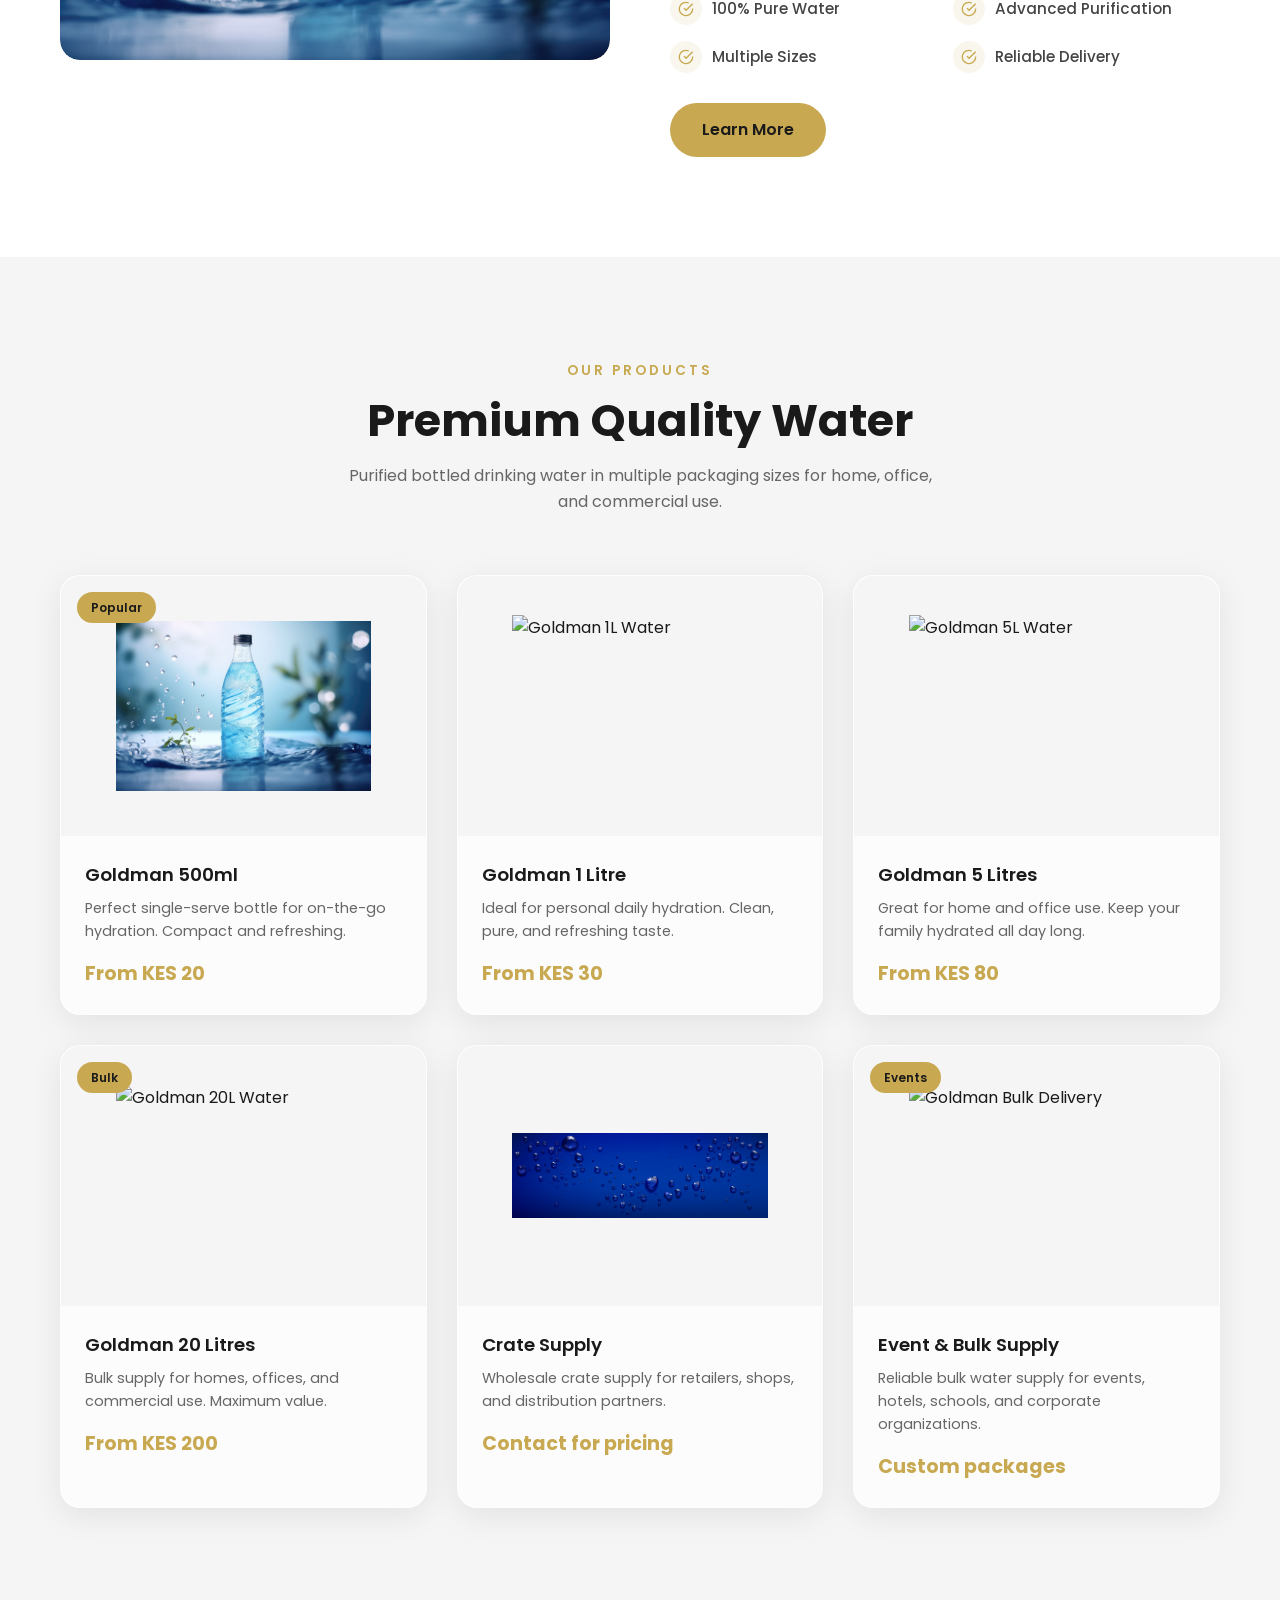
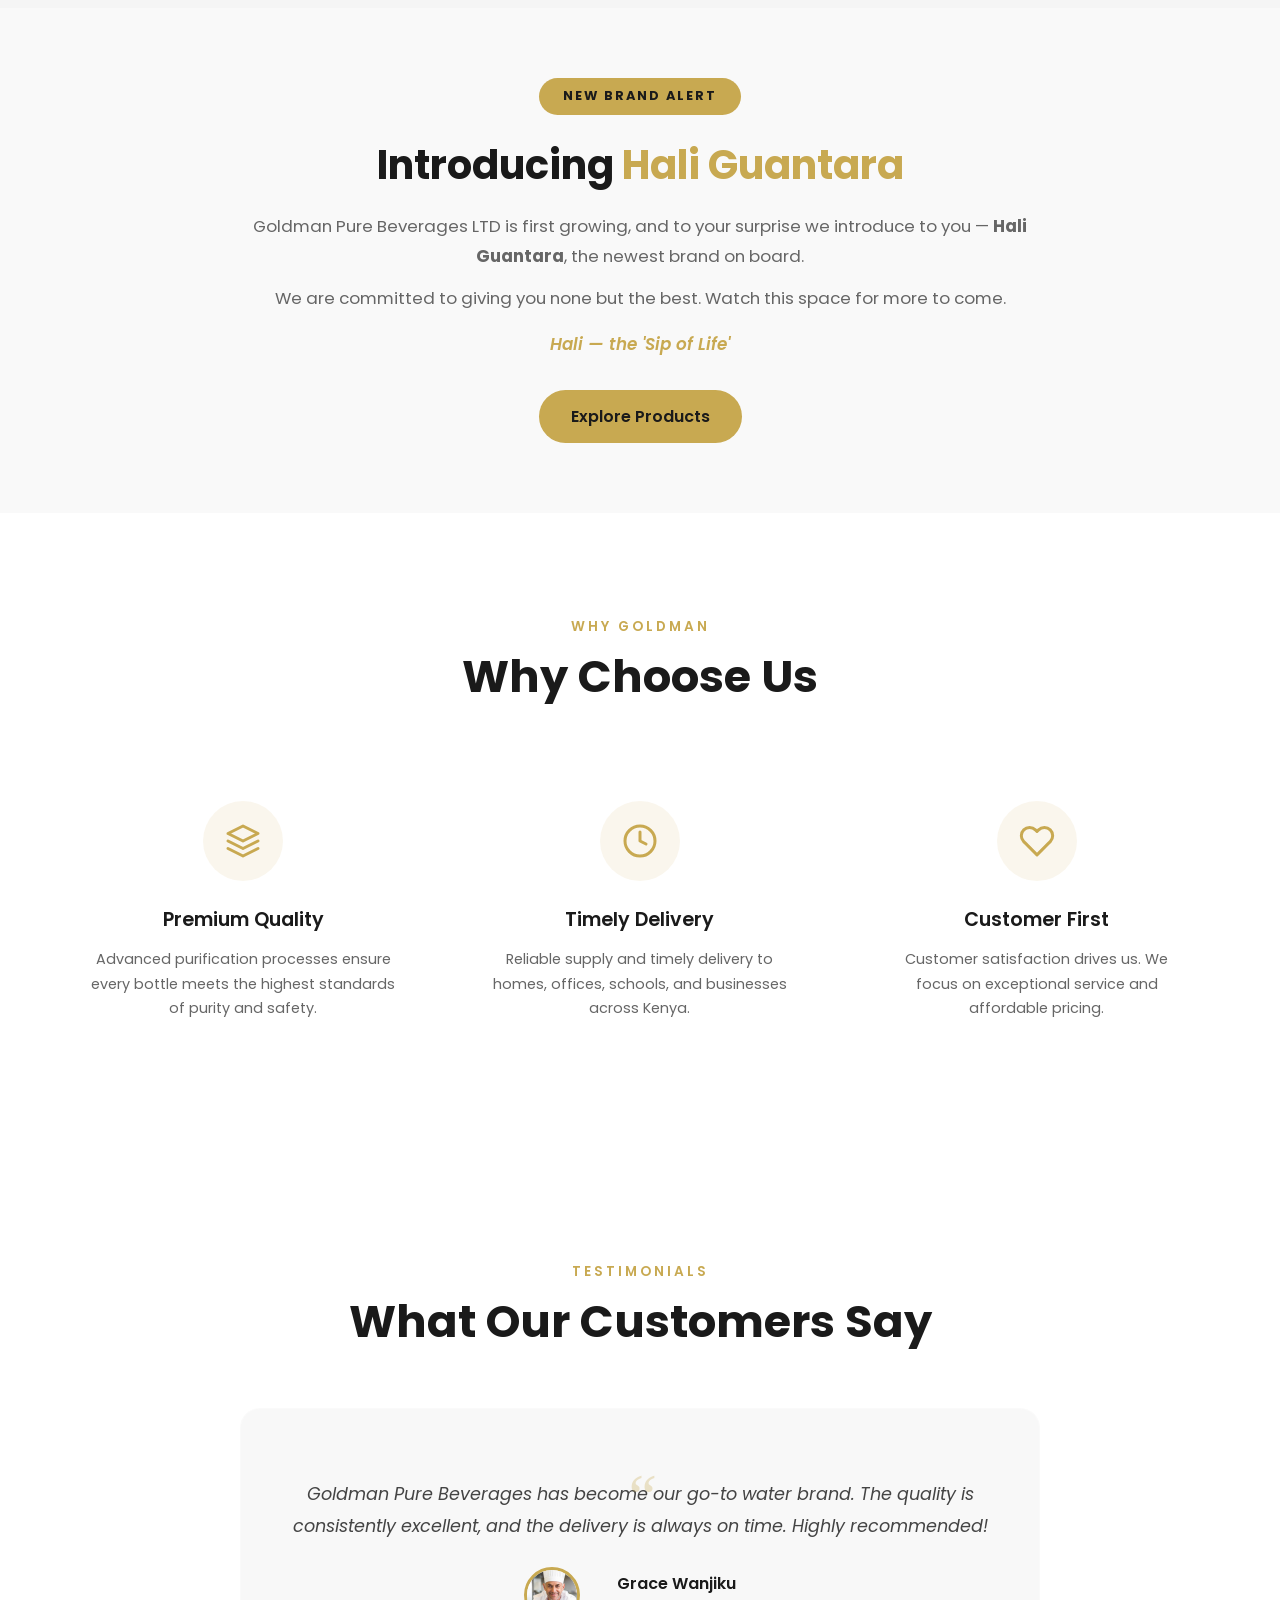
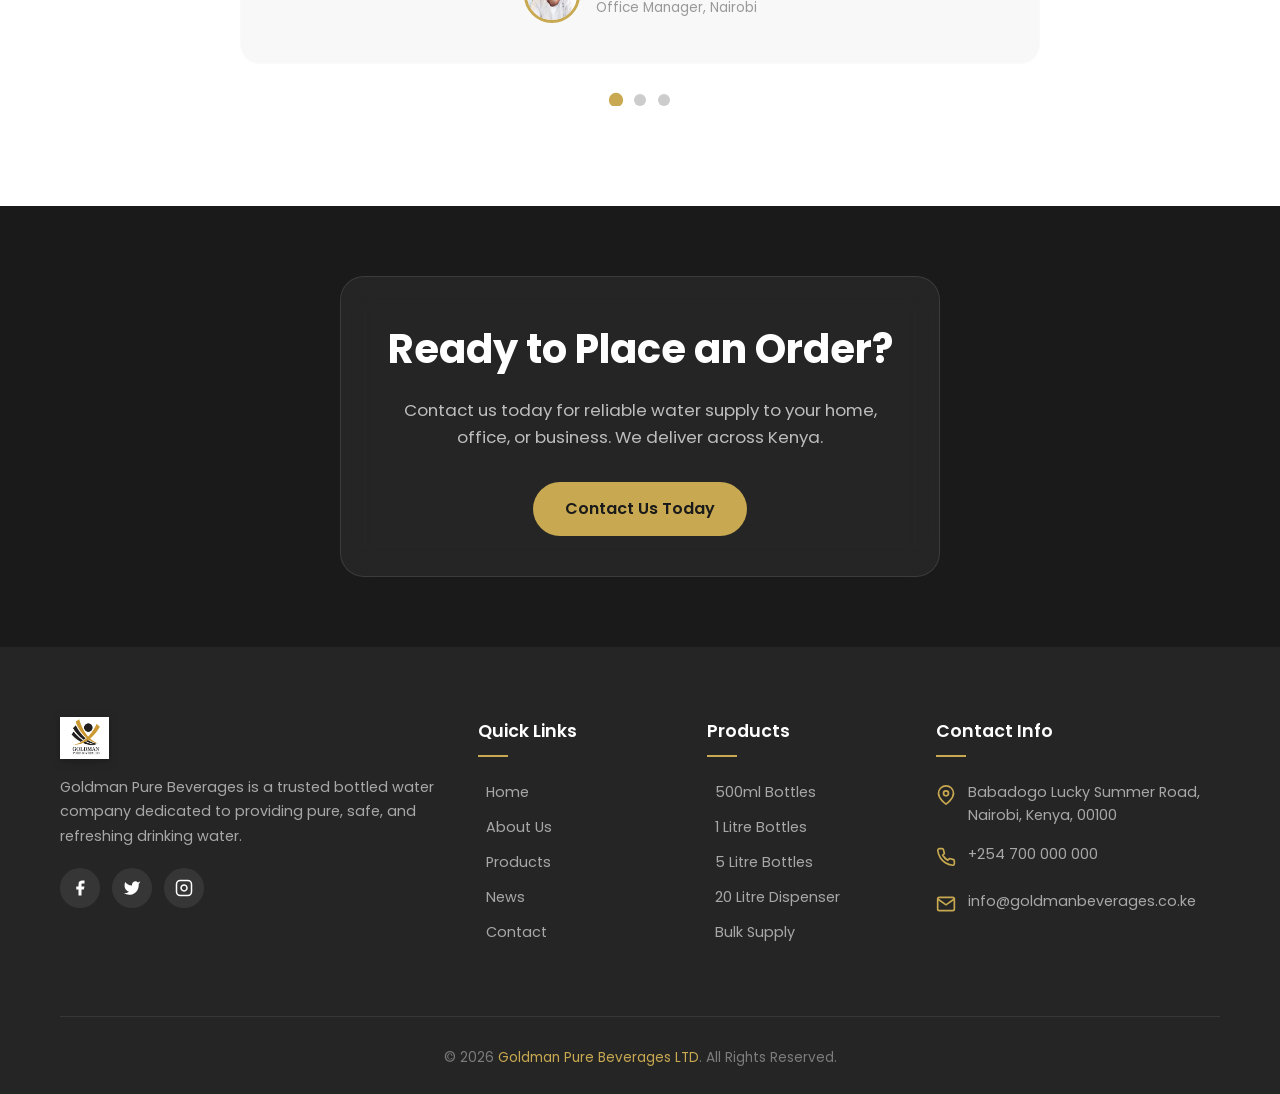
==== commit 29353322: "wow" ====
--- a/index.html
+++ b/index.html
@@ -57,12 +57,6 @@
     <section class="hero">
       <div class="container" style="display:flex; align-items:center; justify-content:space-between;">
         <div class="hero-content">
-          <div class="hero-badge">
-            <svg width="16" height="16" viewBox="0 0 24 24" fill="currentColor">
-              <path d="M12 2L15.09 8.26L22 9.27L17 14.14L18.18 21.02L12 17.77L5.82 21.02L7 14.14L2 9.27L8.91 8.26L12 2Z"/>
-            </svg>
-            Goldman Pure Beverages LTD
-          </div>
           <h1 class="hero-title">Pure Water,<br><span>Pure Life</span></h1>
           <p class="hero-text">Kenya's trusted bottled water brand committed to delivering premium-quality purified drinking water. Clean, safe, and refreshing — every sip you can trust.</p>
           <div class="hero-btns">
--- a/assets/css/style.css
+++ b/assets/css/style.css
@@ -294,6 +294,7 @@
   position: relative;
   z-index: 3;
   max-width: 650px;
+  margin-left: -34px;
 }
 
 .hero-badge {
@@ -1458,7 +1459,10 @@
 
   .hero-image { display: none; }
 
-  .hero-content { max-width: 100%; }
+  .hero-content {
+    max-width: 100%;
+    margin-left: 0;
+  }
 
   .stats-grid { grid-template-columns: repeat(2, 1fr); }
 
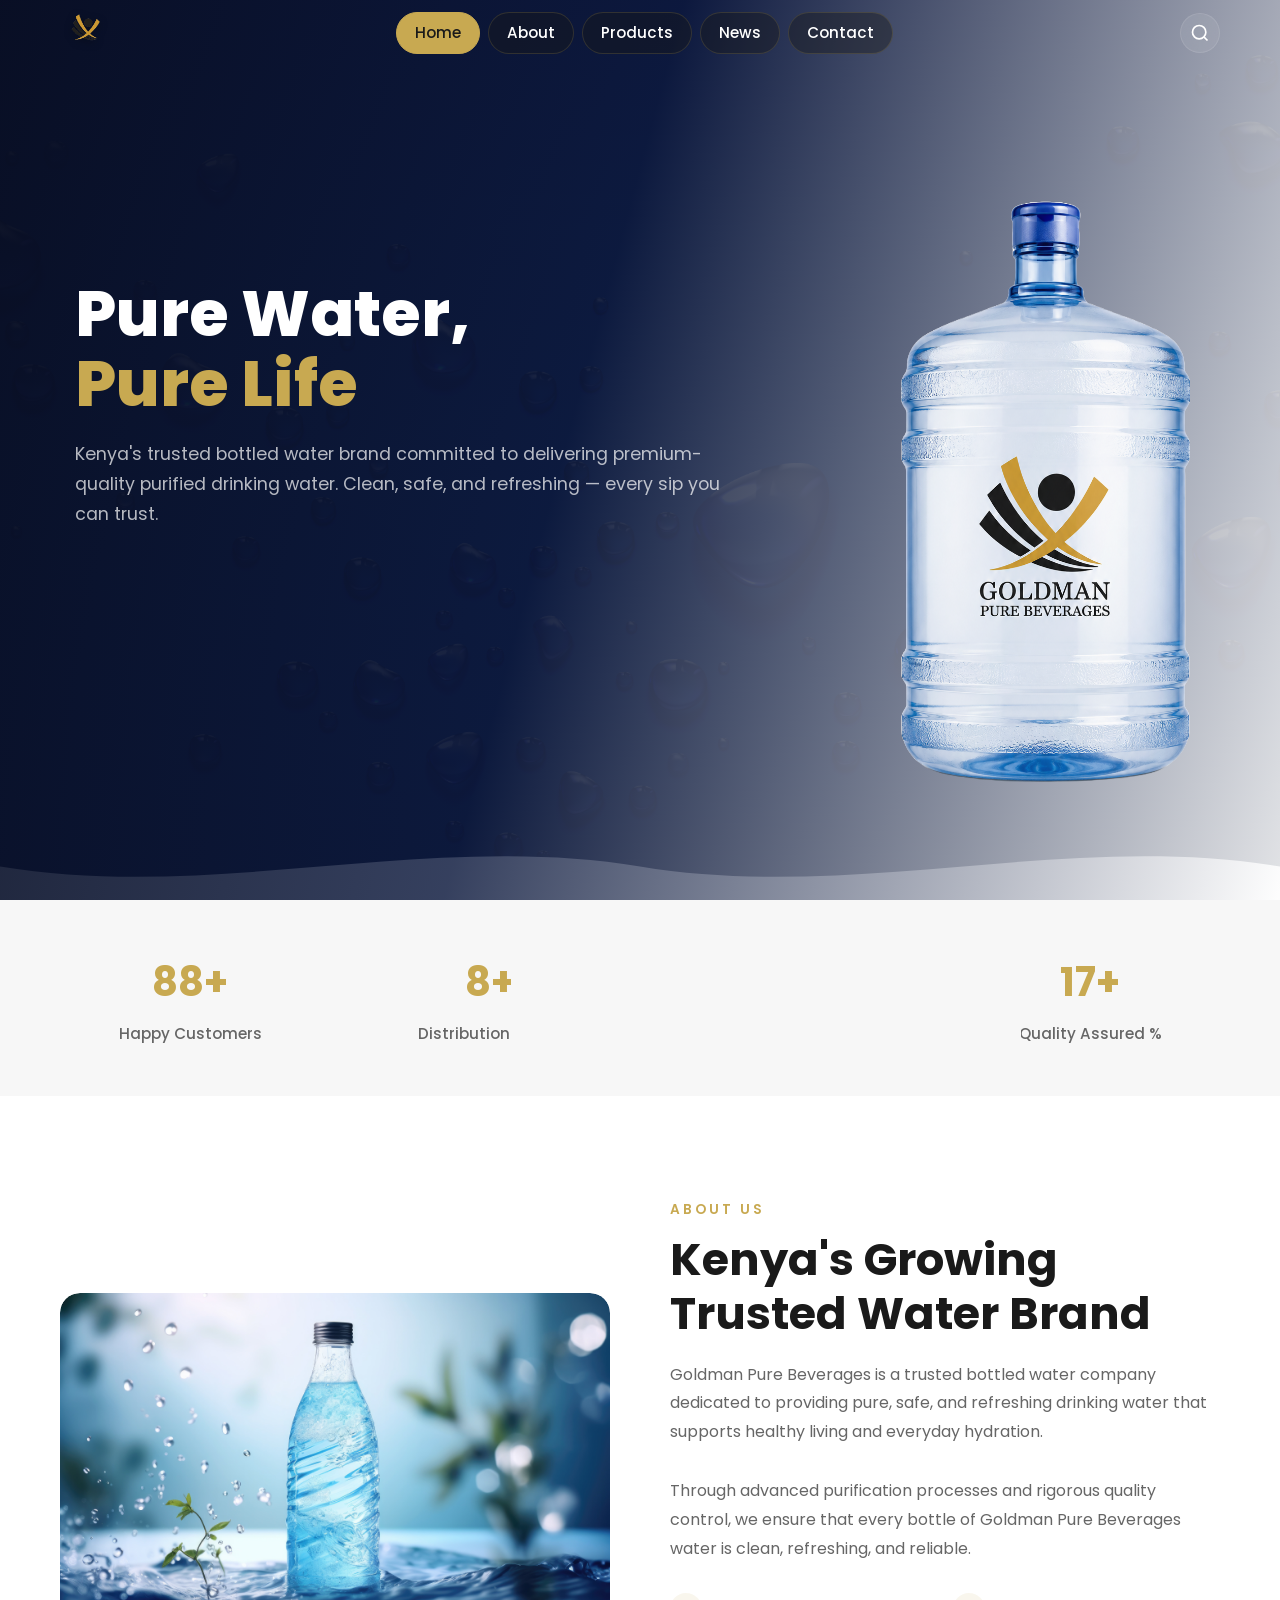
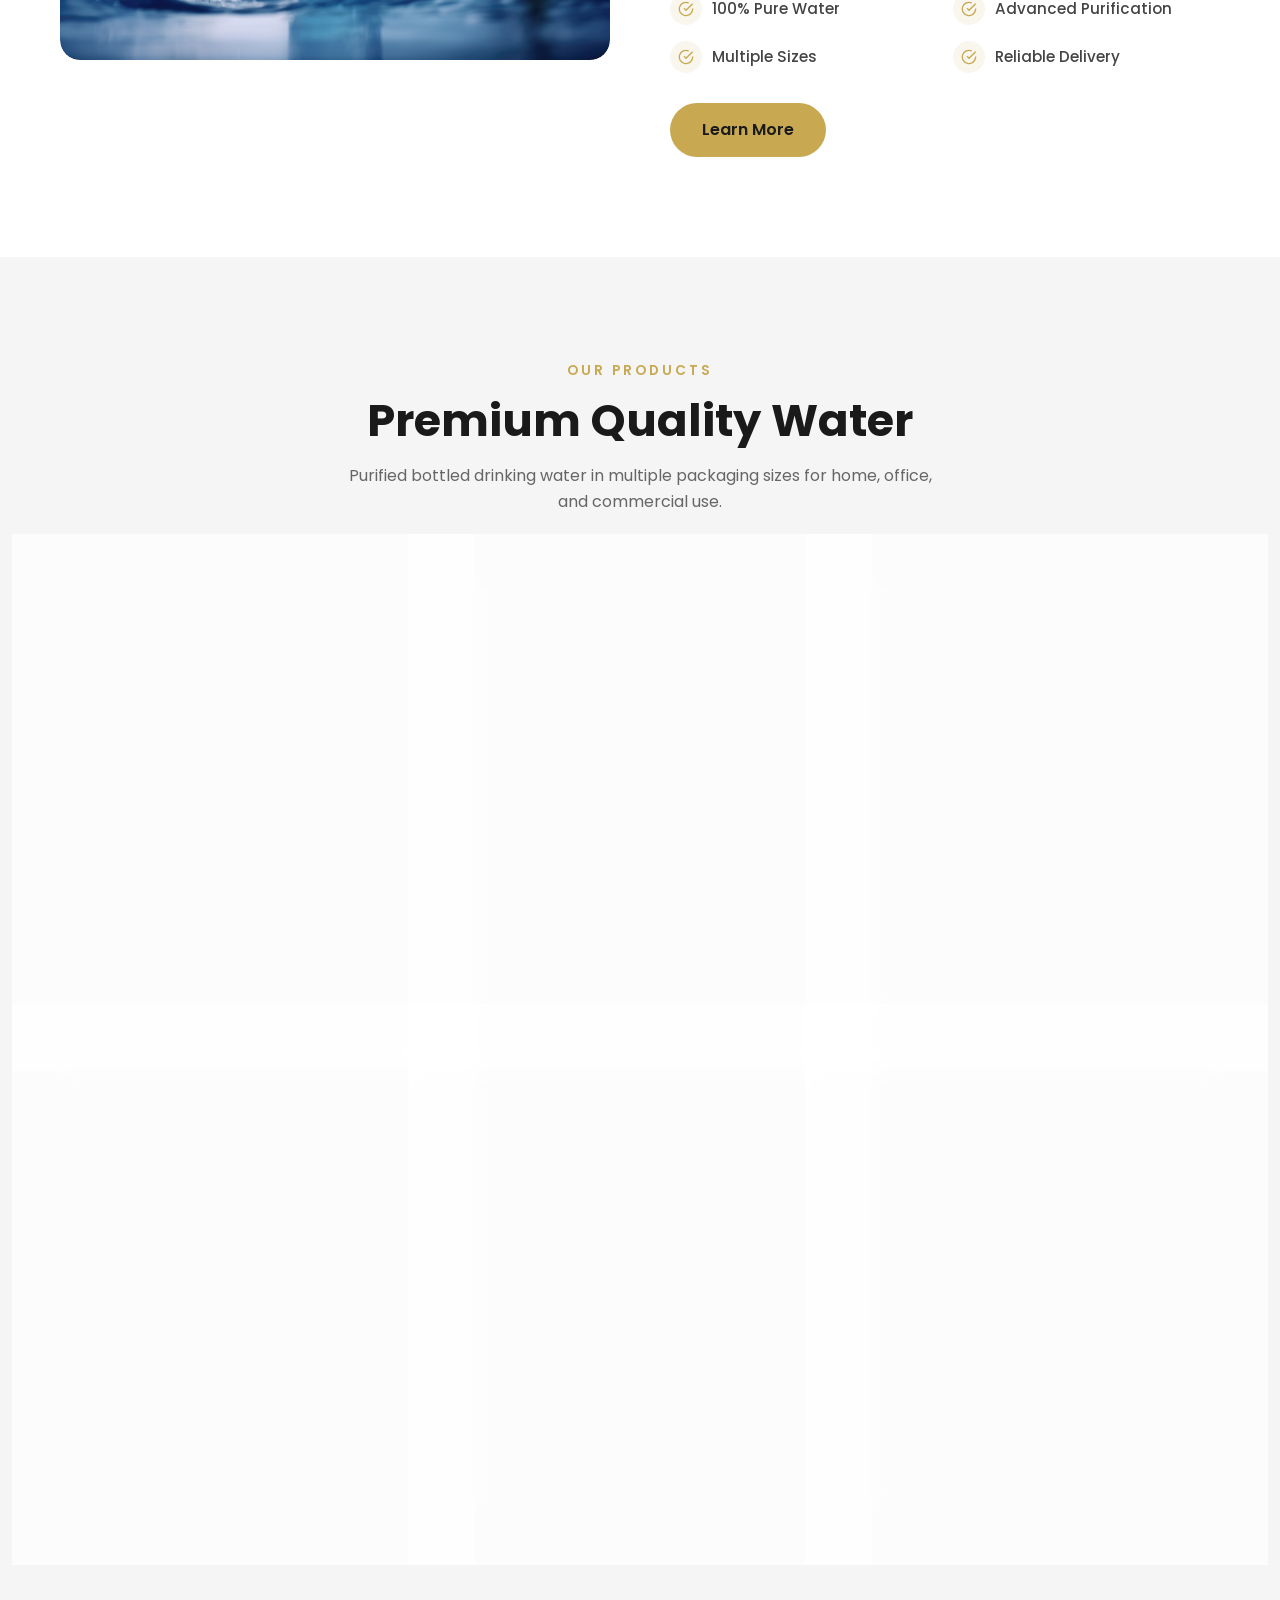
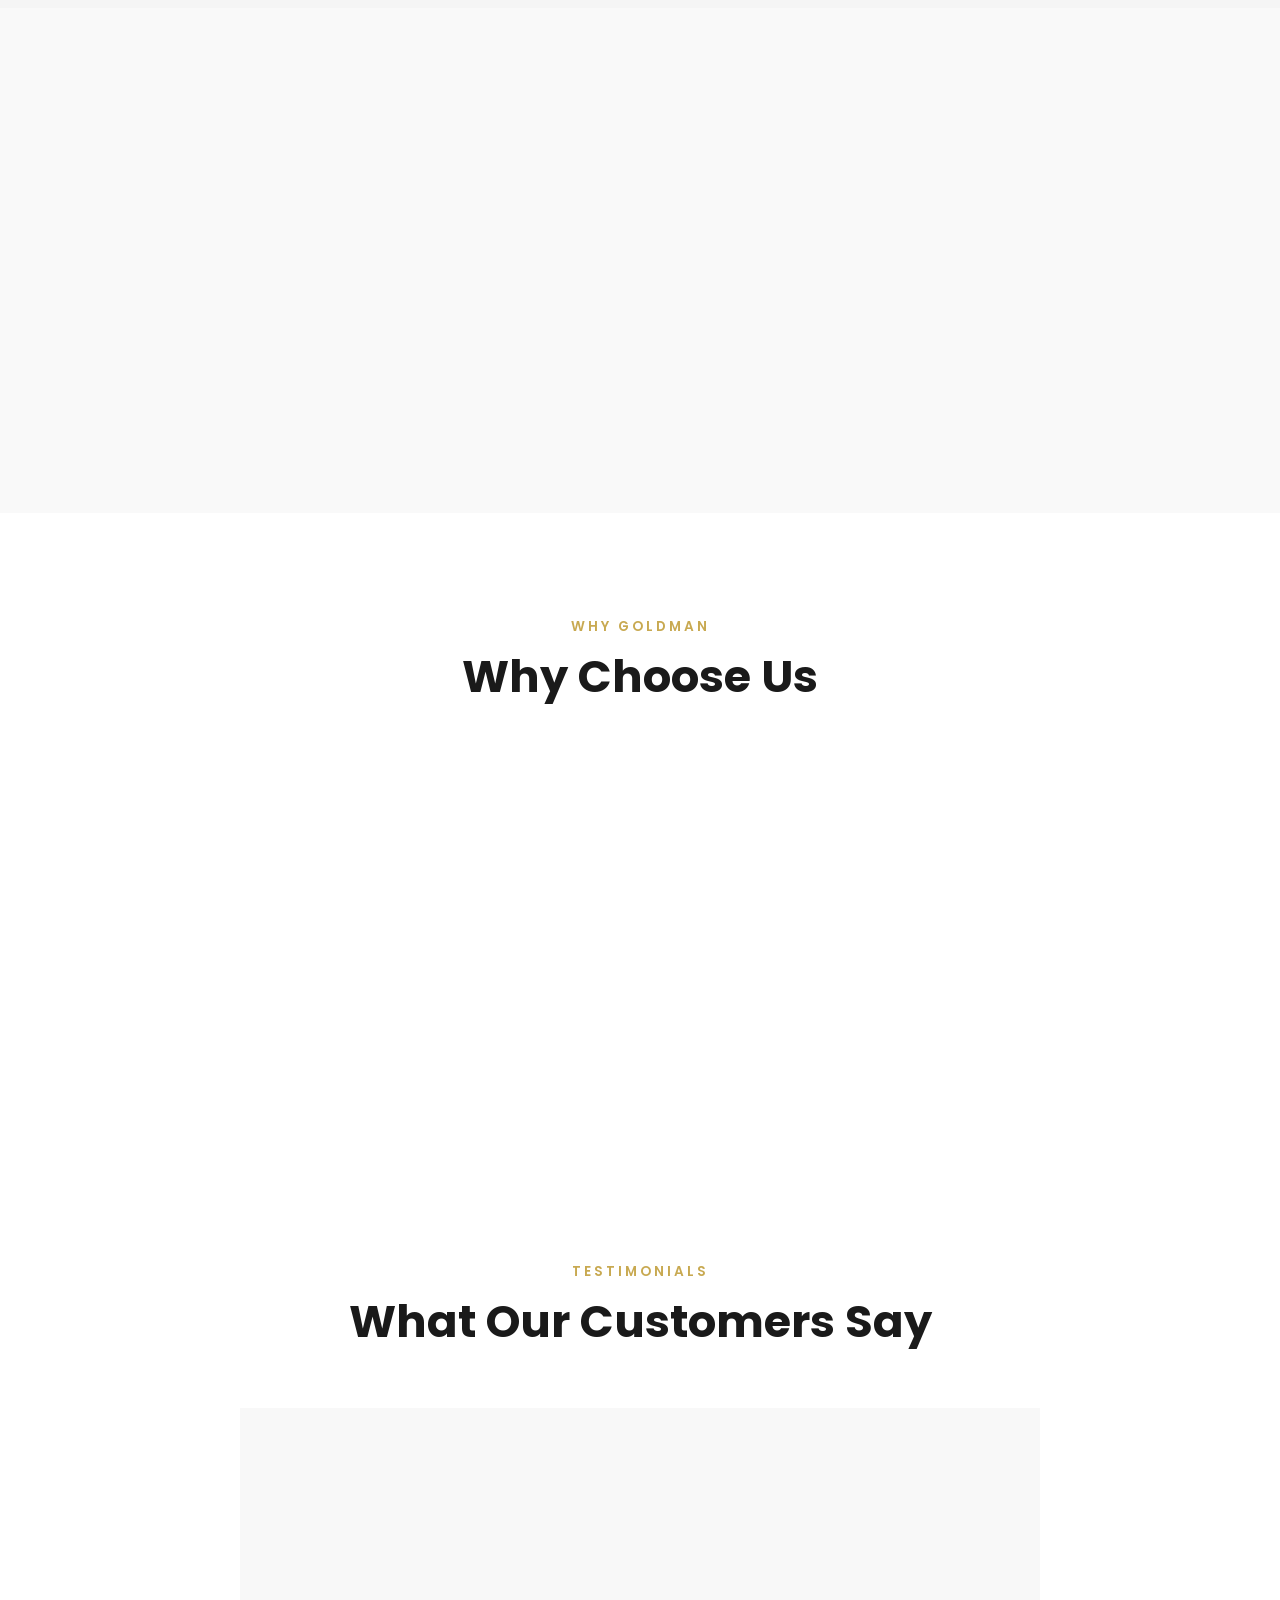
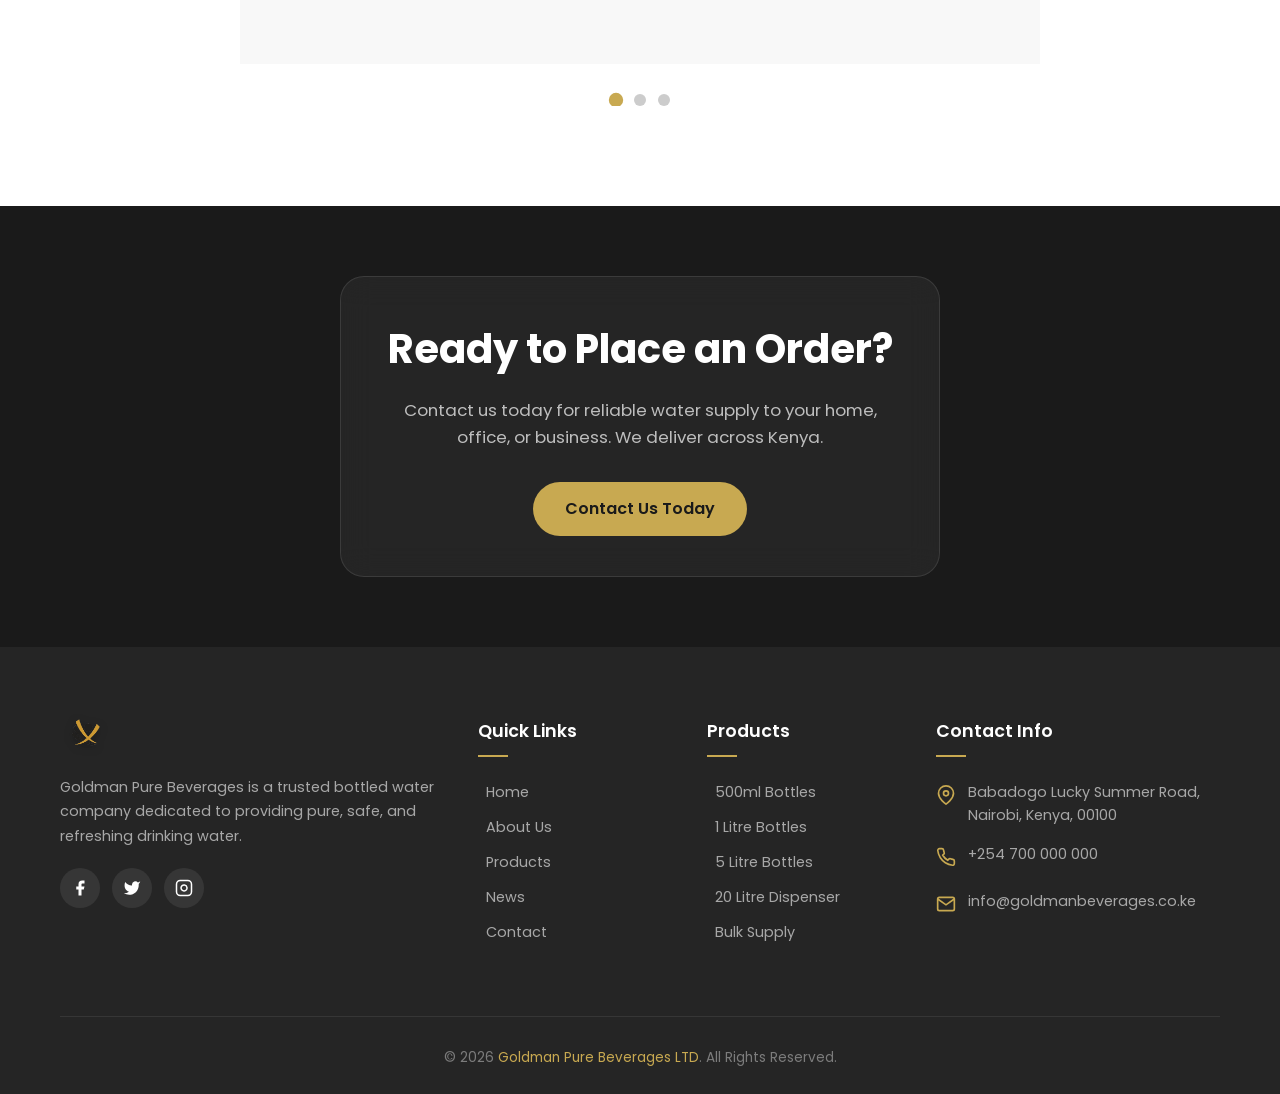
==== commit 00da32bf: "added readable contacts" ====
--- a/index.html
+++ b/index.html
@@ -11,16 +11,16 @@
 
   <header data-header>
     <div class="container">
-      <a href="index.html" class="logo">
+      <a href="/" class="logo">
         <img src="assets/images/goldmanlogo water.png" alt="Goldman Logo" class="logo-img">
       </a>
 
       <nav class="navbar" data-navbar>
-        <a href="index.html" class="navbar-link active" data-nav-link>Home</a>
-        <a href="about.html" class="navbar-link" data-nav-link>About</a>
-        <a href="products.html" class="navbar-link" data-nav-link>Products</a>
-        <a href="news.html" class="navbar-link" data-nav-link>News</a>
-        <a href="contact.html" class="navbar-link" data-nav-link>Contact</a>
+        <a href="/" class="navbar-link active" data-nav-link>Home</a>
+        <a href="/about" class="navbar-link" data-nav-link>About</a>
+        <a href="/products" class="navbar-link" data-nav-link>Products</a>
+        <a href="/news" class="navbar-link" data-nav-link>News</a>
+        <a href="/contact" class="navbar-link" data-nav-link>Contact</a>
       </nav>
 
       <div class="header-actions">
@@ -60,8 +60,8 @@
           <h1 class="hero-title">Pure Water,<br><span>Pure Life</span></h1>
           <p class="hero-text">Kenya's trusted bottled water brand committed to delivering premium-quality purified drinking water. Clean, safe, and refreshing — every sip you can trust.</p>
           <div class="hero-btns">
-            <a href="products.html" class="btn btn-gold">Our Products</a>
-            <a href="contact.html" class="btn btn-outline">Get In Touch</a>
+            <a href="/products" class="btn btn-gold">Our Products</a>
+            <a href="/contact" class="btn btn-outline">Get In Touch</a>
           </div>
         </div>
         <div class="hero-image">
@@ -135,7 +135,7 @@
                 Reliable Delivery
               </div>
             </div>
-            <a href="about.html" class="btn btn-gold">Learn More</a>
+            <a href="/about" class="btn btn-gold">Learn More</a>
           </div>
         </div>
       </div>
@@ -231,7 +231,7 @@
           <p class="announcement-text">We are committed to giving you none but the best. Watch this space for more to come.</p>
           <p class="announcement-text" style="font-style:italic; color:var(--gold); font-weight:600; margin-top:16px;">Hali — the 'Sip of Life'</p>
           <div class="announcement-cta">
-            <a href="products.html" class="btn btn-gold">Explore Products</a>
+            <a href="/products" class="btn btn-gold">Explore Products</a>
           </div>
         </div>
       </div>
@@ -329,7 +329,7 @@
         <div class="cta-content reveal">
           <h2>Ready to Place an Order?</h2>
           <p>Contact us today for reliable water supply to your home, office, or business. We deliver across Kenya.</p>
-          <a href="contact.html" class="btn btn-gold">Contact Us Today</a>
+          <a href="/contact" class="btn btn-gold">Contact Us Today</a>
         </div>
       </div>
     </section>
@@ -339,7 +339,7 @@
     <div class="container">
       <div class="footer-grid">
         <div class="footer-brand">
-          <a href="index.html" class="logo">
+          <a href="/" class="logo">
             <img src="assets/images/goldmanlogo water.png" alt="Goldman Logo" class="logo-img">
           </a>
           <p>Goldman Pure Beverages is a trusted bottled water company dedicated to providing pure, safe, and refreshing drinking water.</p>
@@ -359,22 +359,22 @@
         <div class="footer-col">
           <h4 class="footer-heading">Quick Links</h4>
           <ul class="footer-links">
-            <li><a href="index.html">Home</a></li>
-            <li><a href="about.html">About Us</a></li>
-            <li><a href="products.html">Products</a></li>
-            <li><a href="news.html">News</a></li>
-            <li><a href="contact.html">Contact</a></li>
+            <li><a href="/">Home</a></li>
+            <li><a href="/about">About Us</a></li>
+            <li><a href="/products">Products</a></li>
+            <li><a href="/news">News</a></li>
+            <li><a href="/contact">Contact</a></li>
           </ul>
         </div>
 
         <div class="footer-col">
           <h4 class="footer-heading">Products</h4>
           <ul class="footer-links">
-            <li><a href="products.html">500ml Bottles</a></li>
-            <li><a href="products.html">1 Litre Bottles</a></li>
-            <li><a href="products.html">5 Litre Bottles</a></li>
-            <li><a href="products.html">20 Litre Dispenser</a></li>
-            <li><a href="products.html">Bulk Supply</a></li>
+            <li><a href="/products">500ml Bottles</a></li>
+            <li><a href="/products">1 Litre Bottles</a></li>
+            <li><a href="/products">5 Litre Bottles</a></li>
+            <li><a href="/products">20 Litre Dispenser</a></li>
+            <li><a href="/products">Bulk Supply</a></li>
           </ul>
         </div>
 
--- a/assets/css/style.css
+++ b/assets/css/style.css
@@ -294,7 +294,7 @@
   position: relative;
   z-index: 3;
   max-width: 650px;
-  margin-left: -34px;
+  margin-left: -480px;
 }
 
 .hero-badge {
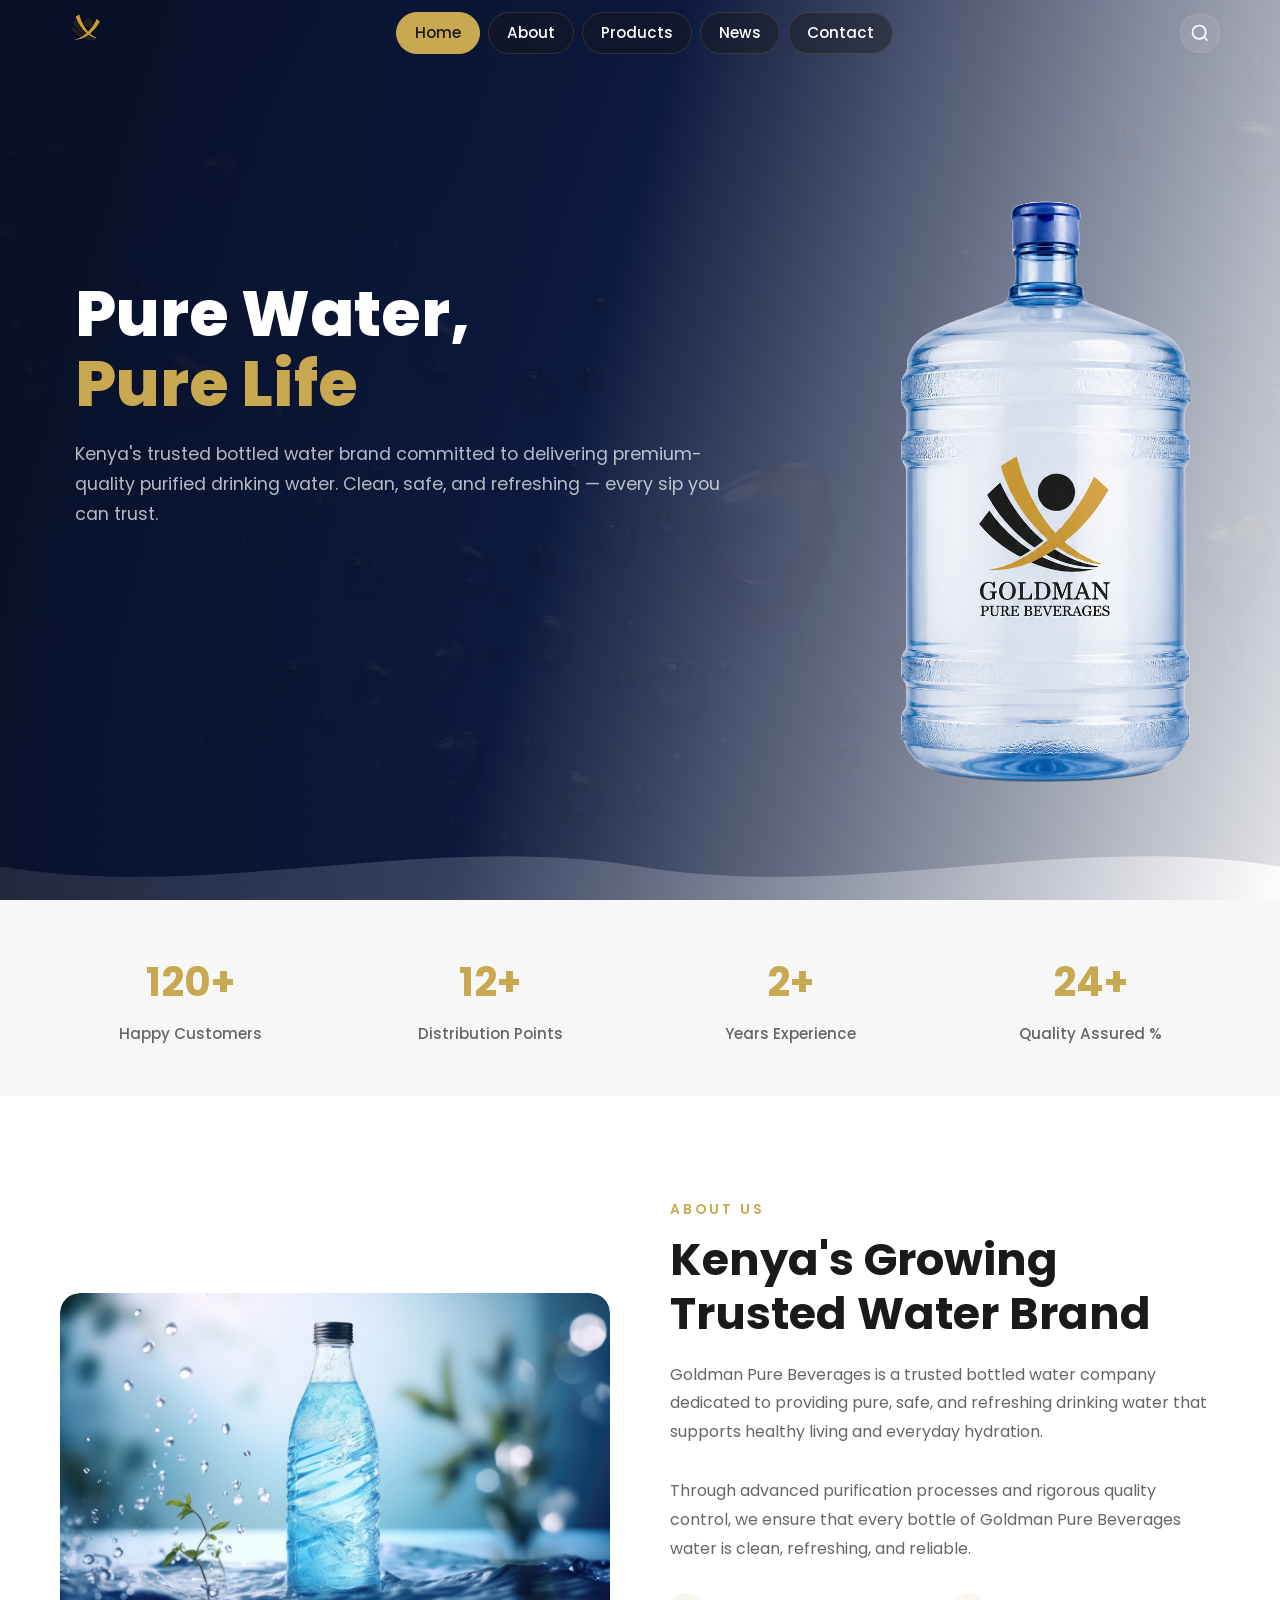
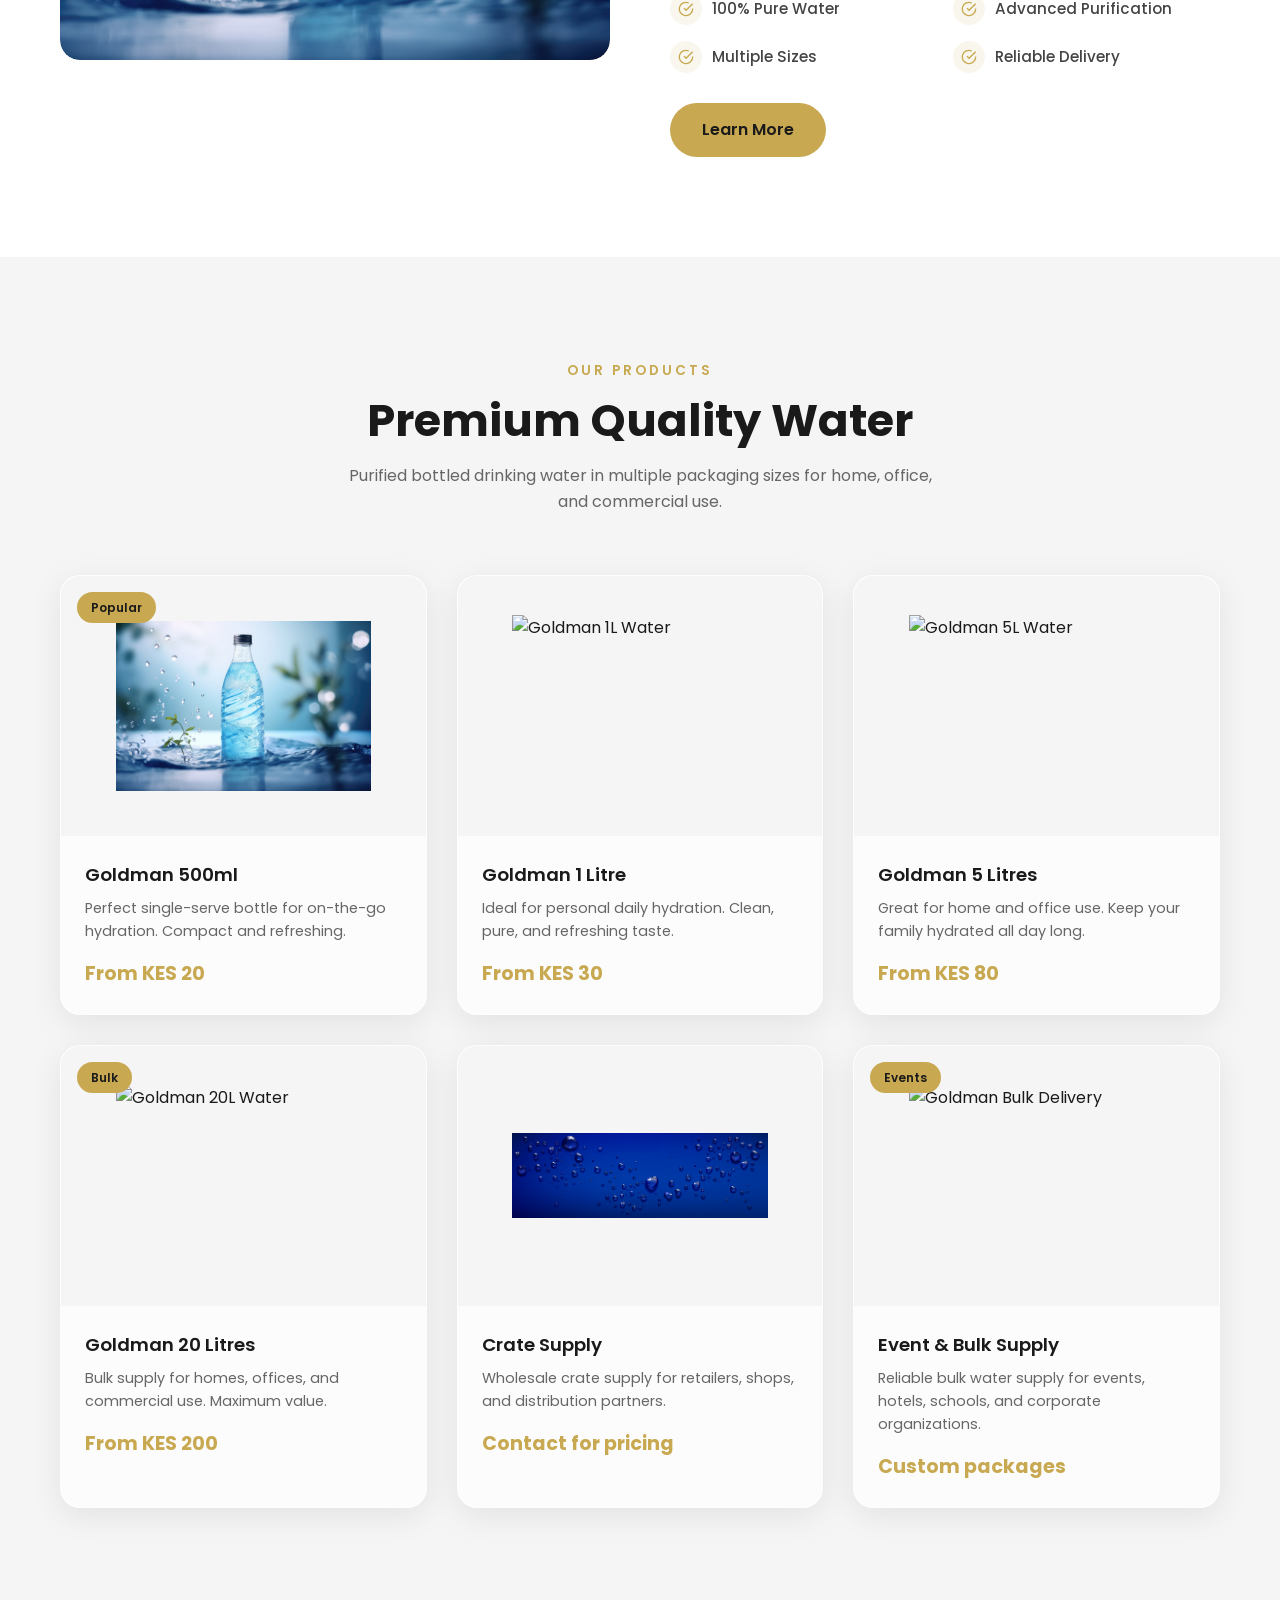
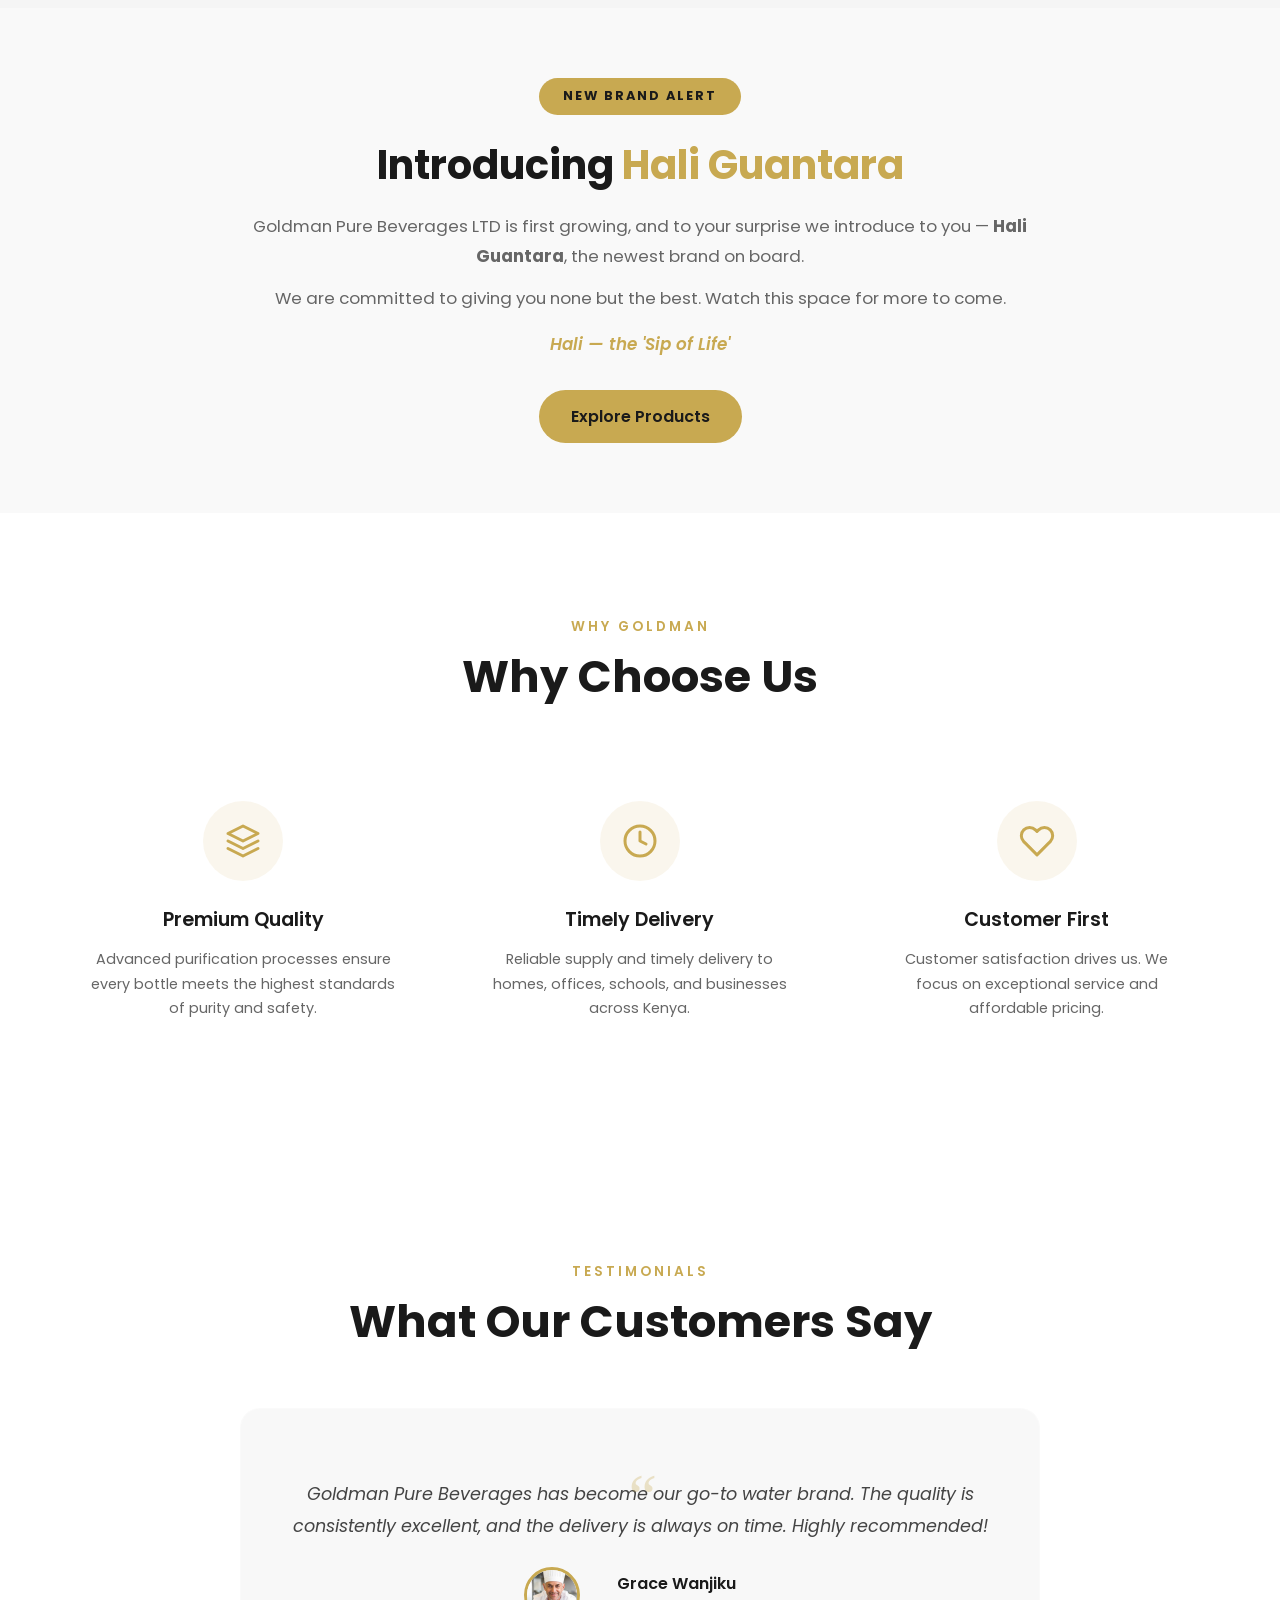
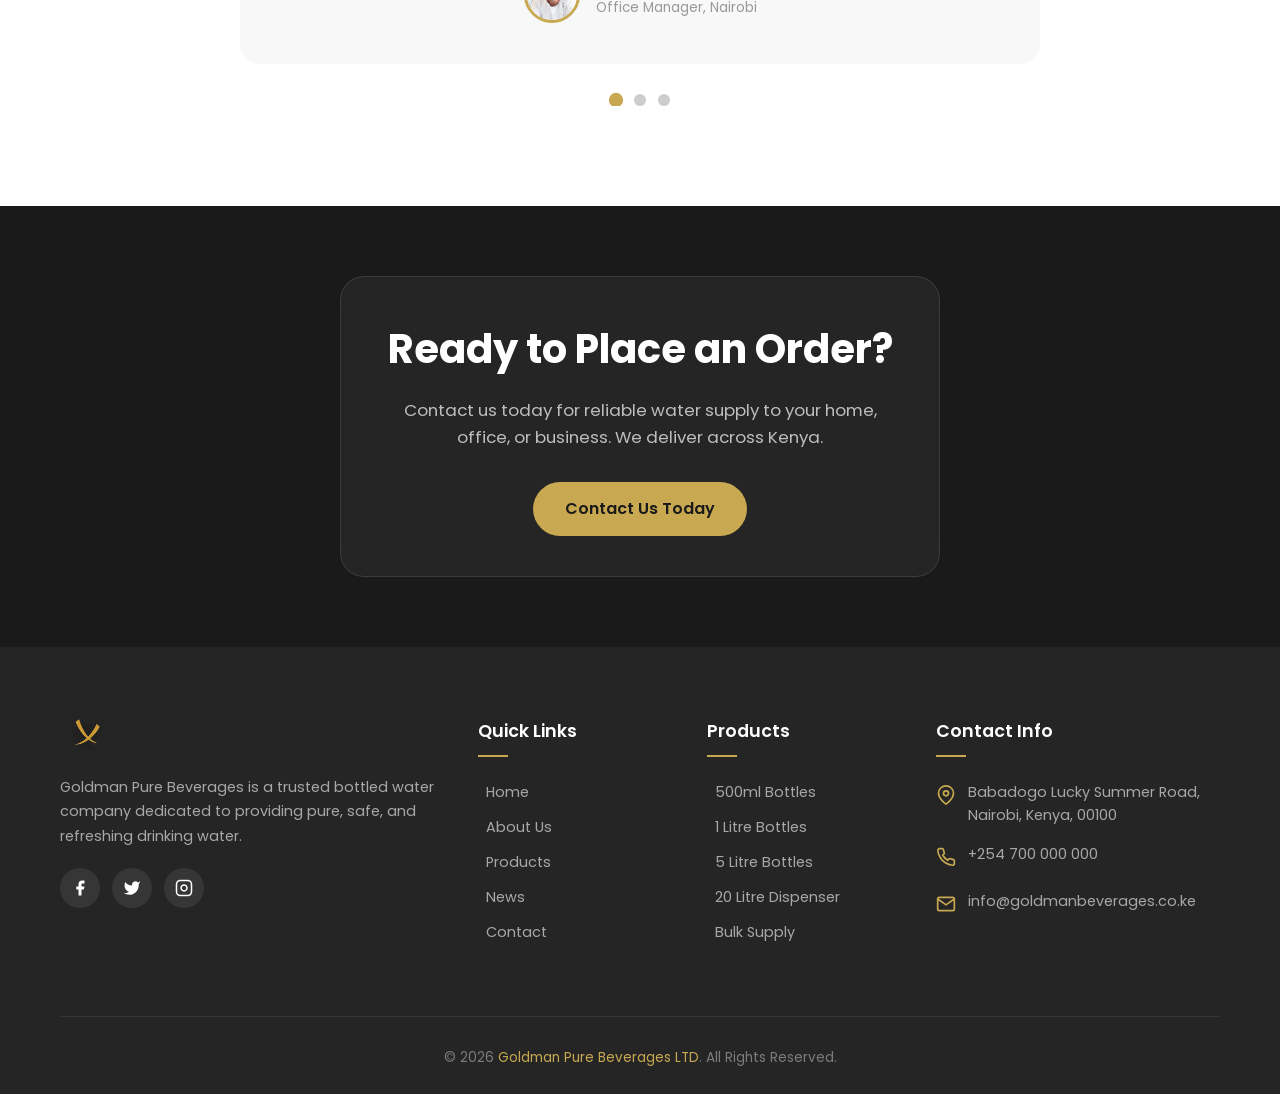
==== commit 0796f279: "okay gn" ====
--- a/index.html
+++ b/index.html
@@ -11,16 +11,16 @@
 
   <header data-header>
     <div class="container">
-      <a href="/" class="logo">
+      <a href="index.html" class="logo">
         <img src="assets/images/goldmanlogo water.png" alt="Goldman Logo" class="logo-img">
       </a>
 
       <nav class="navbar" data-navbar>
-        <a href="/" class="navbar-link active" data-nav-link>Home</a>
-        <a href="/about" class="navbar-link" data-nav-link>About</a>
-        <a href="/products" class="navbar-link" data-nav-link>Products</a>
-        <a href="/news" class="navbar-link" data-nav-link>News</a>
-        <a href="/contact" class="navbar-link" data-nav-link>Contact</a>
+        <a href="index.html" class="navbar-link active" data-nav-link>Home</a>
+        <a href="about.html" class="navbar-link" data-nav-link>About</a>
+        <a href="products.html" class="navbar-link" data-nav-link>Products</a>
+        <a href="news.html" class="navbar-link" data-nav-link>News</a>
+        <a href="contact.html" class="navbar-link" data-nav-link>Contact</a>
       </nav>
 
       <div class="header-actions">
@@ -60,8 +60,8 @@
           <h1 class="hero-title">Pure Water,<br><span>Pure Life</span></h1>
           <p class="hero-text">Kenya's trusted bottled water brand committed to delivering premium-quality purified drinking water. Clean, safe, and refreshing — every sip you can trust.</p>
           <div class="hero-btns">
-            <a href="/products" class="btn btn-gold">Our Products</a>
-            <a href="/contact" class="btn btn-outline">Get In Touch</a>
+            <a href="products.html" class="btn btn-gold">Our Products</a>
+            <a href="contact.html" class="btn btn-outline">Get In Touch</a>
           </div>
         </div>
         <div class="hero-image">
@@ -135,7 +135,7 @@
                 Reliable Delivery
               </div>
             </div>
-            <a href="/about" class="btn btn-gold">Learn More</a>
+            <a href="about.html" class="btn btn-gold">Learn More</a>
           </div>
         </div>
       </div>
@@ -231,7 +231,7 @@
           <p class="announcement-text">We are committed to giving you none but the best. Watch this space for more to come.</p>
           <p class="announcement-text" style="font-style:italic; color:var(--gold); font-weight:600; margin-top:16px;">Hali — the 'Sip of Life'</p>
           <div class="announcement-cta">
-            <a href="/products" class="btn btn-gold">Explore Products</a>
+            <a href="products.html" class="btn btn-gold">Explore Products</a>
           </div>
         </div>
       </div>
@@ -329,7 +329,7 @@
         <div class="cta-content reveal">
           <h2>Ready to Place an Order?</h2>
           <p>Contact us today for reliable water supply to your home, office, or business. We deliver across Kenya.</p>
-          <a href="/contact" class="btn btn-gold">Contact Us Today</a>
+          <a href="contact.html" class="btn btn-gold">Contact Us Today</a>
         </div>
       </div>
     </section>
@@ -339,7 +339,7 @@
     <div class="container">
       <div class="footer-grid">
         <div class="footer-brand">
-          <a href="/" class="logo">
+          <a href="index.html" class="logo">
             <img src="assets/images/goldmanlogo water.png" alt="Goldman Logo" class="logo-img">
           </a>
           <p>Goldman Pure Beverages is a trusted bottled water company dedicated to providing pure, safe, and refreshing drinking water.</p>
@@ -359,22 +359,22 @@
         <div class="footer-col">
           <h4 class="footer-heading">Quick Links</h4>
           <ul class="footer-links">
-            <li><a href="/">Home</a></li>
-            <li><a href="/about">About Us</a></li>
-            <li><a href="/products">Products</a></li>
-            <li><a href="/news">News</a></li>
-            <li><a href="/contact">Contact</a></li>
+            <li><a href="index.html">Home</a></li>
+            <li><a href="about.html">About Us</a></li>
+            <li><a href="products.html">Products</a></li>
+            <li><a href="news.html">News</a></li>
+            <li><a href="contact.html">Contact</a></li>
           </ul>
         </div>
 
         <div class="footer-col">
           <h4 class="footer-heading">Products</h4>
           <ul class="footer-links">
-            <li><a href="/products">500ml Bottles</a></li>
-            <li><a href="/products">1 Litre Bottles</a></li>
-            <li><a href="/products">5 Litre Bottles</a></li>
-            <li><a href="/products">20 Litre Dispenser</a></li>
-            <li><a href="/products">Bulk Supply</a></li>
+            <li><a href="products.html">500ml Bottles</a></li>
+            <li><a href="products.html">1 Litre Bottles</a></li>
+            <li><a href="products.html">5 Litre Bottles</a></li>
+            <li><a href="products.html">20 Litre Dispenser</a></li>
+            <li><a href="products.html">Bulk Supply</a></li>
           </ul>
         </div>
 
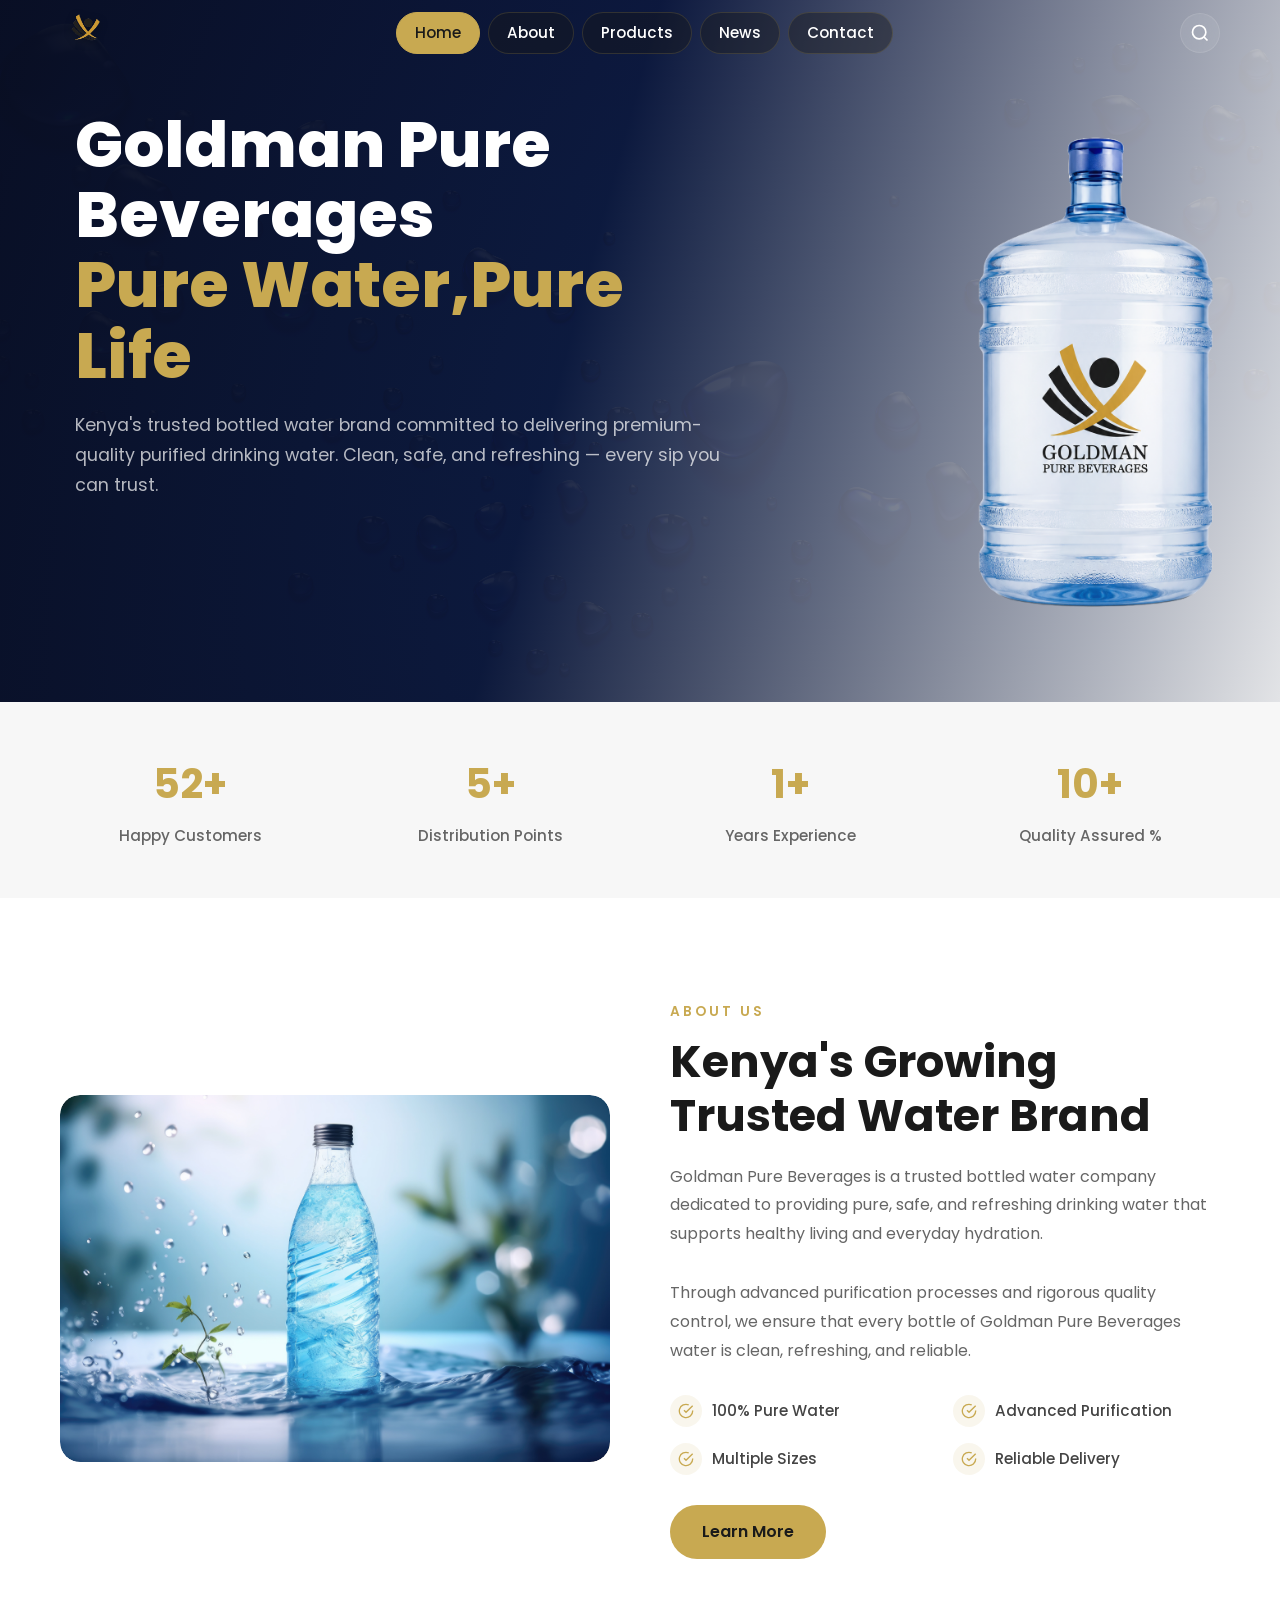
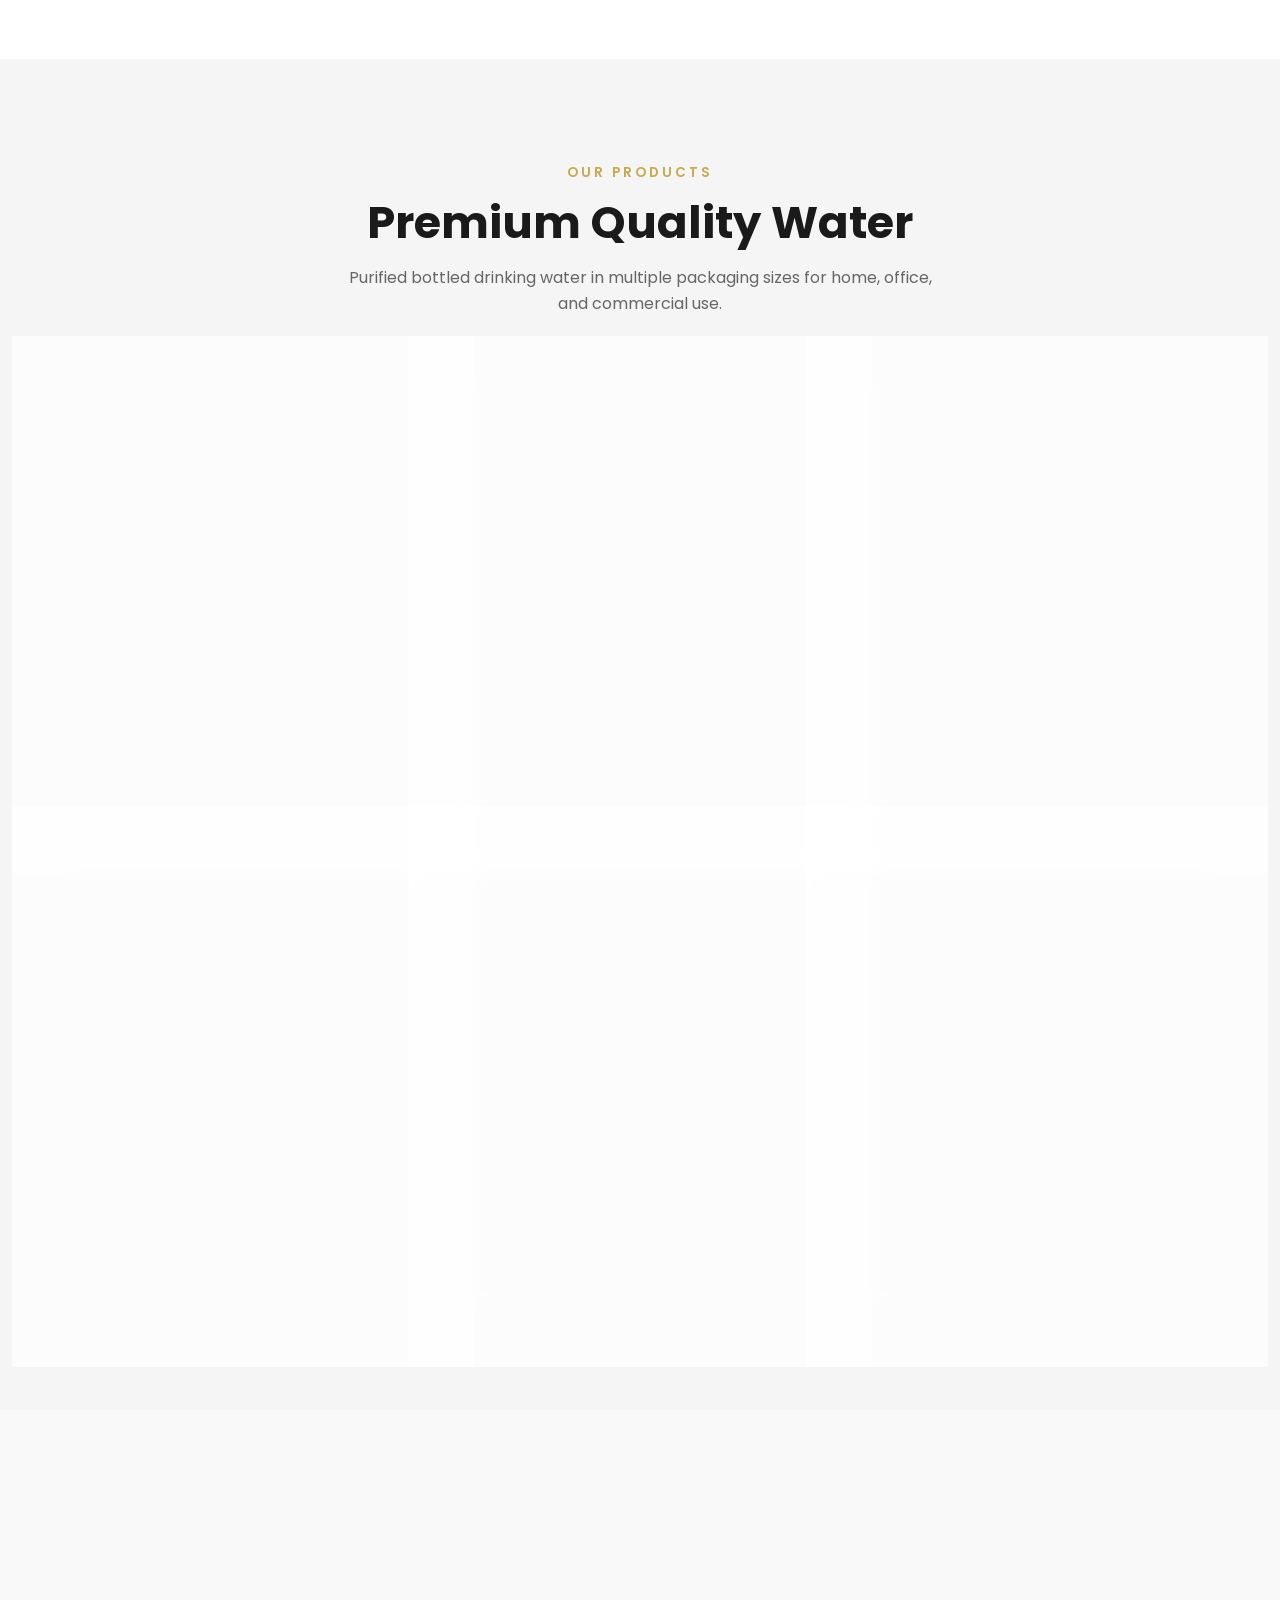
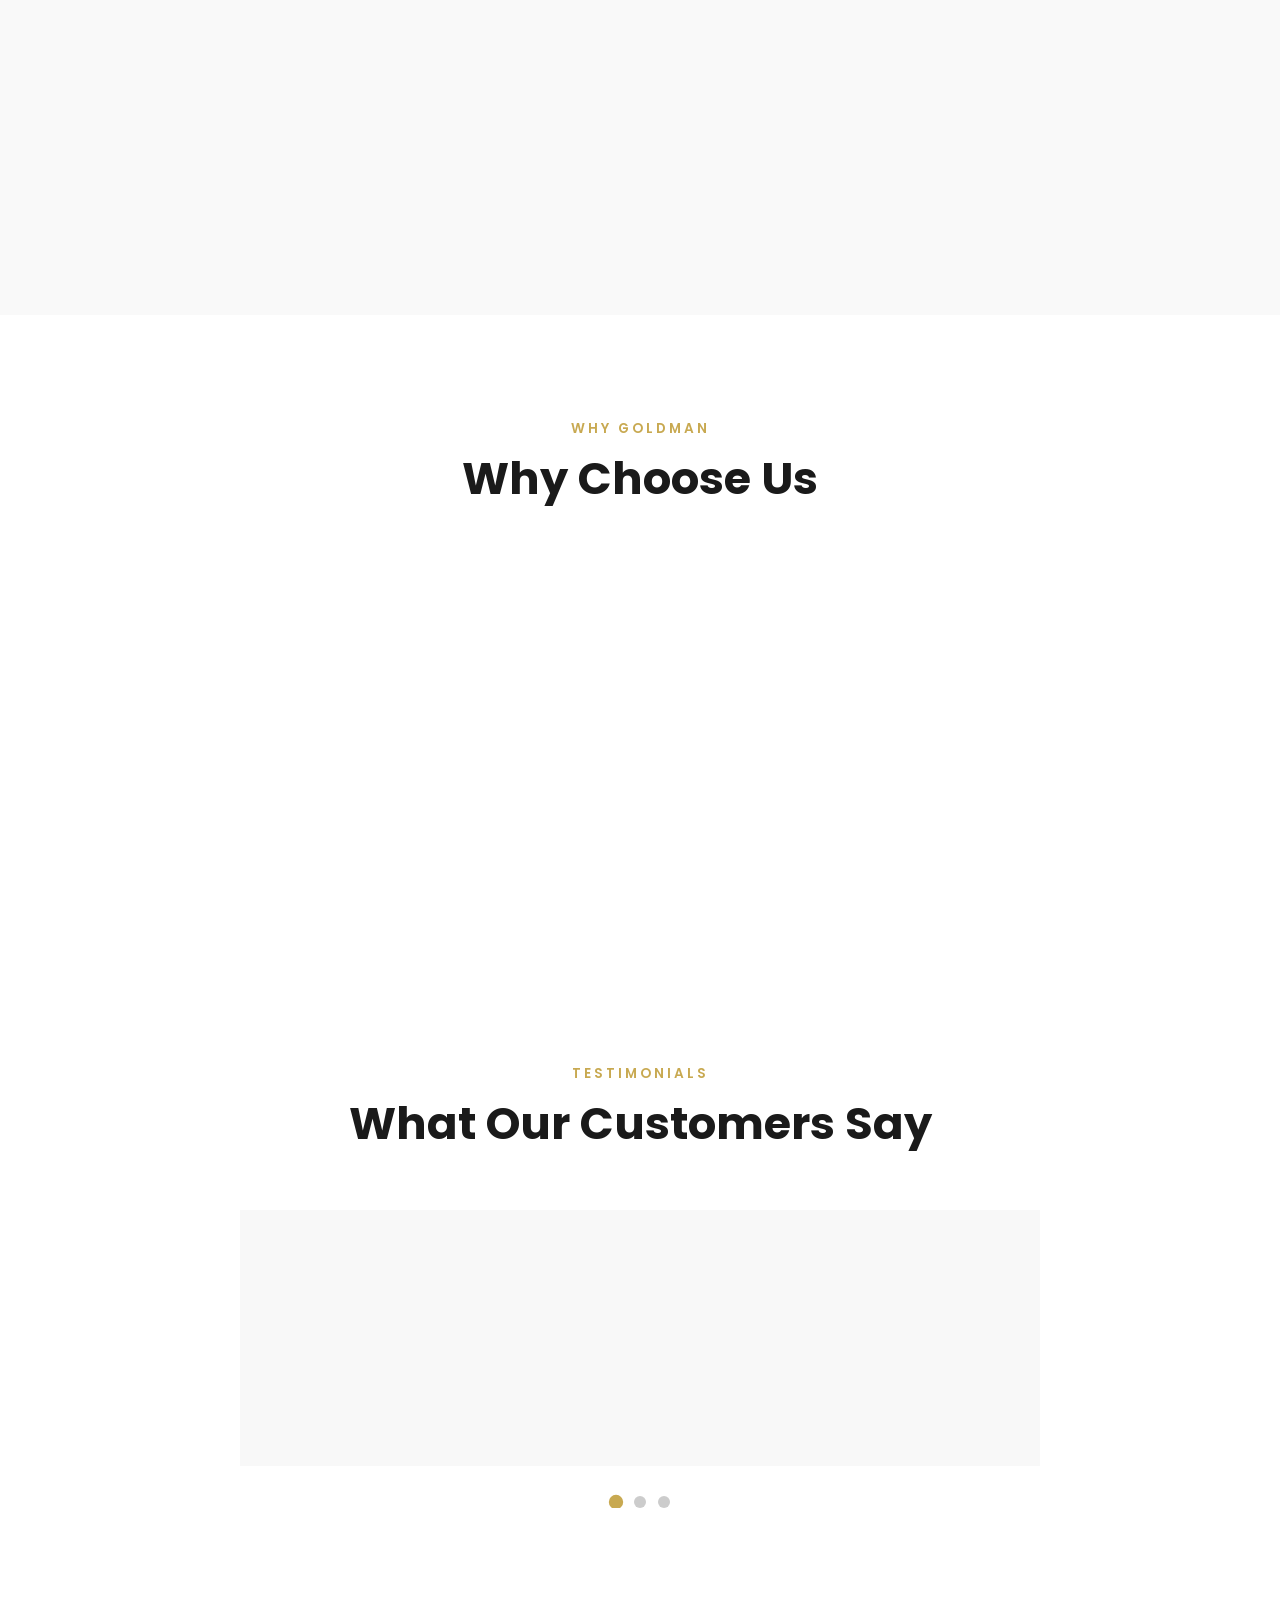
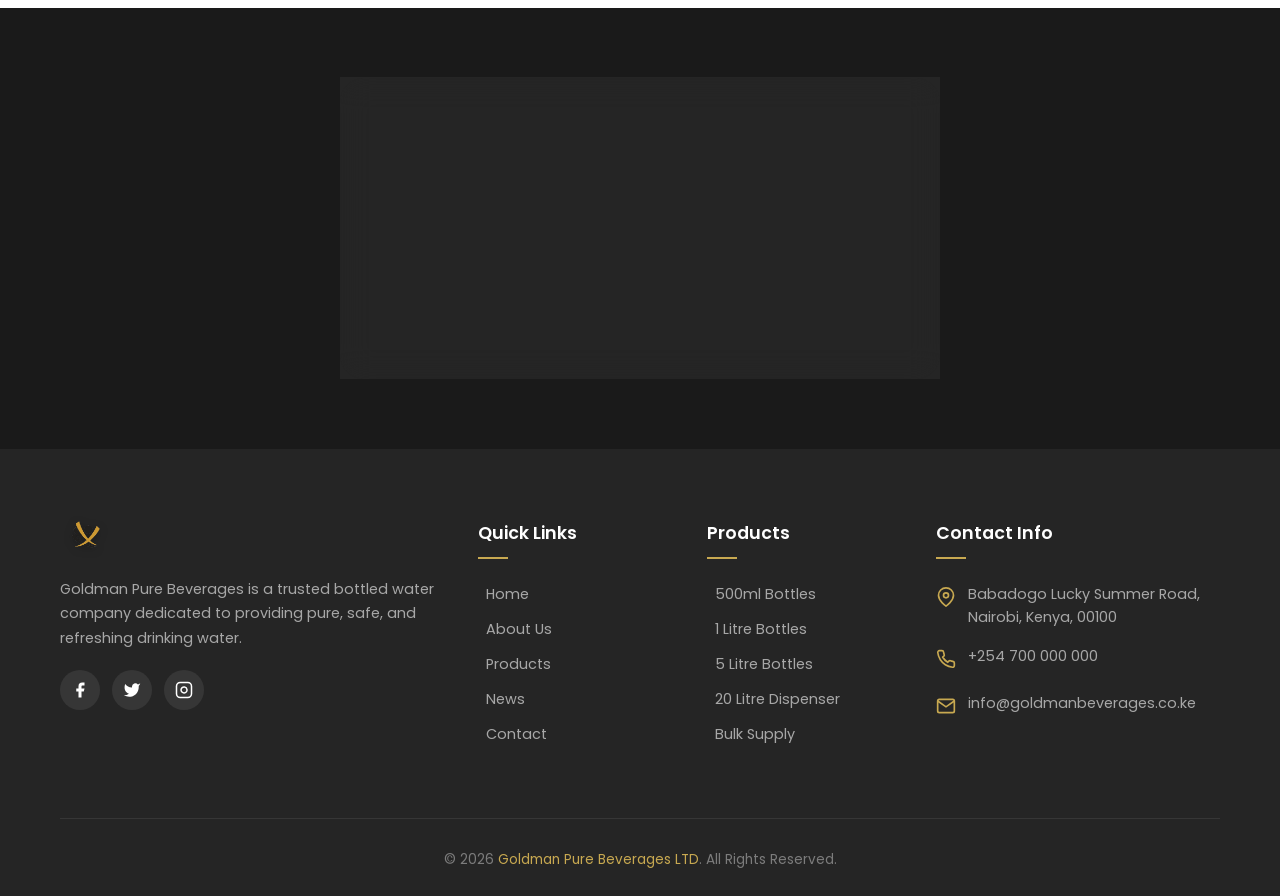
==== commit 36439406: "change kiasi" ====
--- a/index.html
+++ b/index.html
@@ -57,7 +57,7 @@
     <section class="hero">
       <div class="container" style="display:flex; align-items:center; justify-content:space-between;">
         <div class="hero-content">
-          <h1 class="hero-title">Pure Water,<br><span>Pure Life</span></h1>
+          <h1 class="hero-title">Goldman Pure Beverages <br><span>Pure Water,Pure Life</span></h1>
           <p class="hero-text">Kenya's trusted bottled water brand committed to delivering premium-quality purified drinking water. Clean, safe, and refreshing — every sip you can trust.</p>
           <div class="hero-btns">
             <a href="products.html" class="btn btn-gold">Our Products</a>
@@ -67,11 +67,6 @@
         <div class="hero-image">
           <img src="assets/images/a.png" alt="Goldman Pure Water Bottle">
         </div>
-      </div>
-      <div class="hero-shape">
-        <svg viewBox="0 0 1440 80" fill="none">
-          <path d="M0 40C240 80 480 0 720 40C960 80 1200 0 1440 40V80H0V40Z" fill="#F5F5F5"/>
-        </svg>
       </div>
     </section>
 
--- a/assets/css/style.css
+++ b/assets/css/style.css
@@ -261,7 +261,7 @@
 
 /* Hero */
 .hero {
-  min-height: 100vh;
+  min-height: clamp(540px, 78vh, 760px);
   background: var(--black);
   display: flex;
   align-items: center;
@@ -355,8 +355,8 @@
   position: absolute;
   right: -2%;
   bottom: 0;
-  width: 43%;
-  max-width: 520px;
+  width: 35%;
+  max-width: 420px;
   z-index: 2;
   opacity: 0.96;
 }
@@ -364,18 +364,6 @@
 .hero-image img {
   width: 100%;
   animation: float 3s ease-in-out infinite;
-}
-
-.hero-shape {
-  position: absolute;
-  bottom: -2px;
-  left: 0;
-  width: 100%;
-}
-
-.hero-shape svg {
-  width: 100%;
-  display: block;
 }
 
 /* Stats */
@@ -1457,7 +1445,17 @@
 
   .menu-toggle-btn { display: flex; }
 
-  .hero-image { display: none; }
+  .hero {
+    min-height: 620px;
+  }
+
+  .hero-image {
+    display: block;
+    right: 16px;
+    bottom: 16px;
+    width: 150px;
+    max-width: 25%;
+  }
 
   .hero-content {
     max-width: 100%;
@@ -1501,6 +1499,17 @@
   .blog-grid { grid-template-columns: 1fr; }
 
   .hero-title { font-size: 2rem; }
+
+  .hero {
+    min-height: 600px;
+  }
+
+  .hero-image {
+    right: 10px;
+    bottom: 10px;
+    width: 88px;
+    max-width: 28%;
+  }
 
   .hero-btns { flex-direction: column; }
 
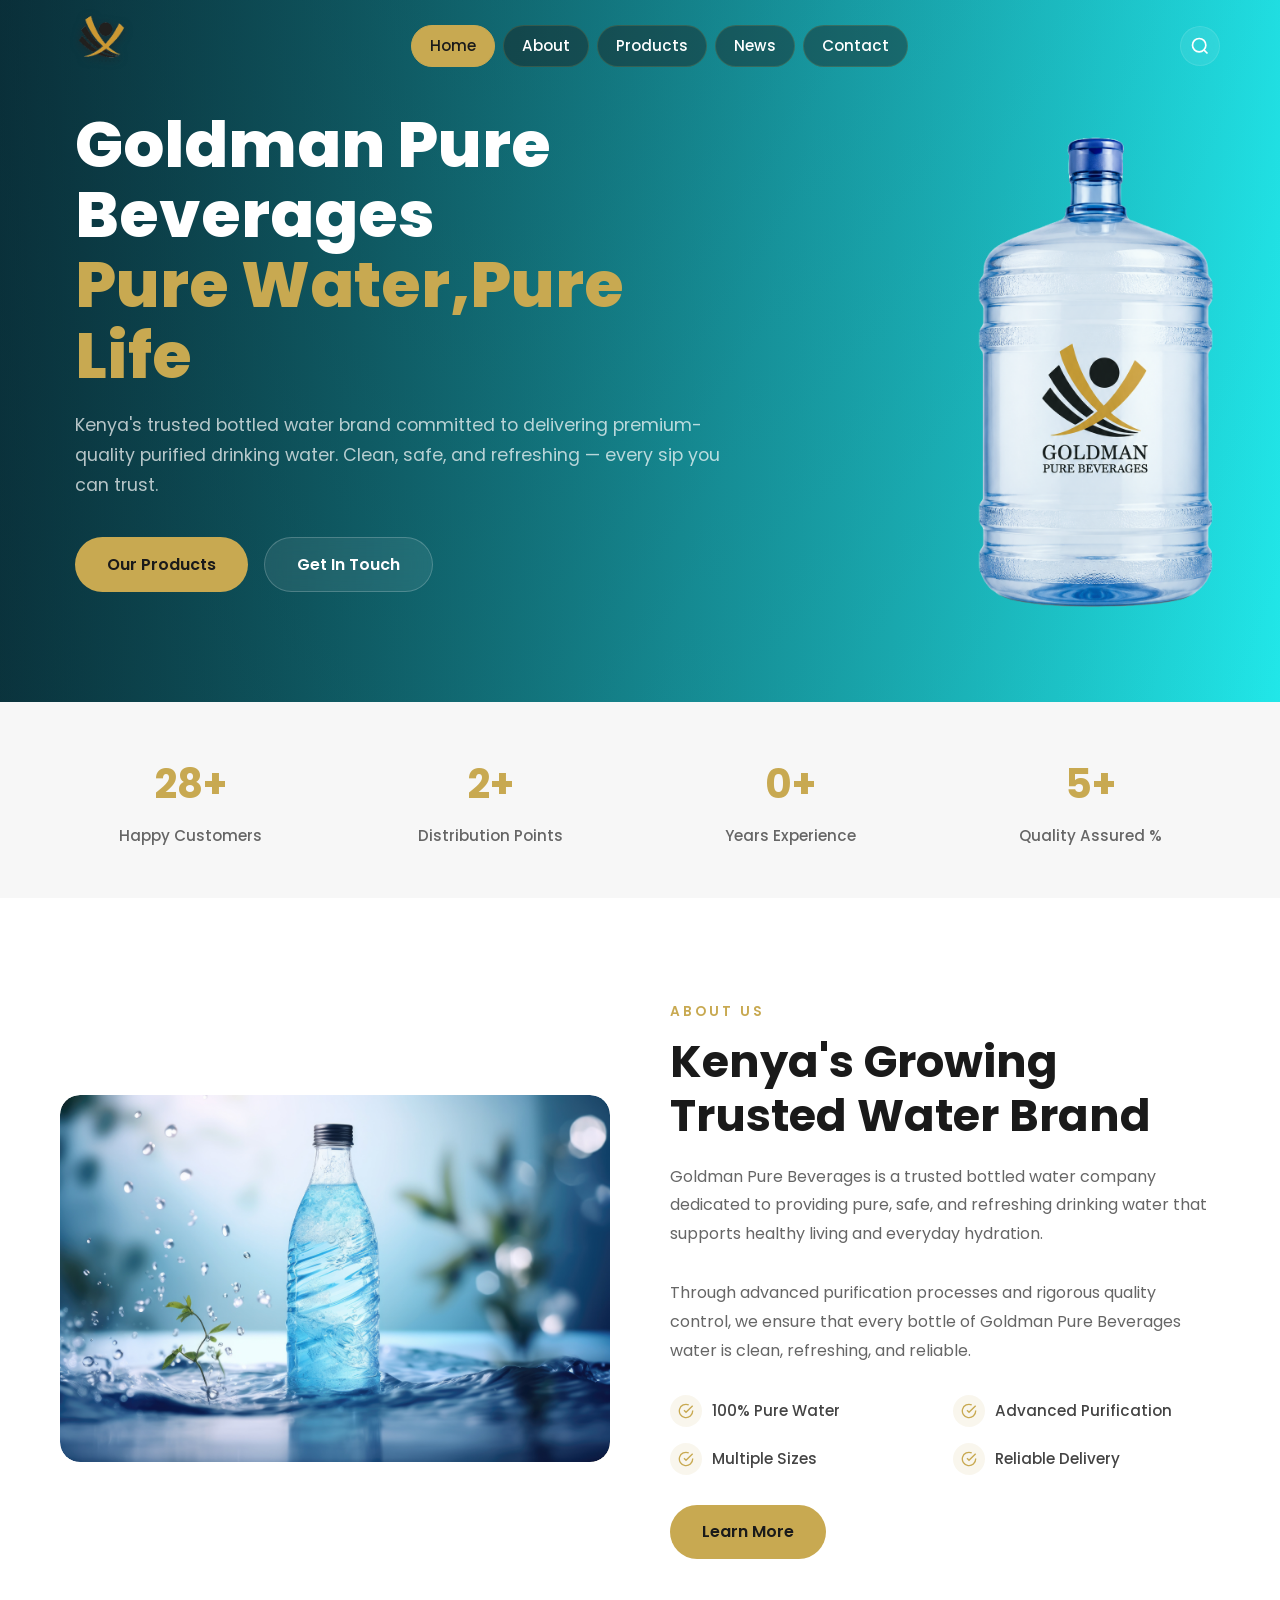
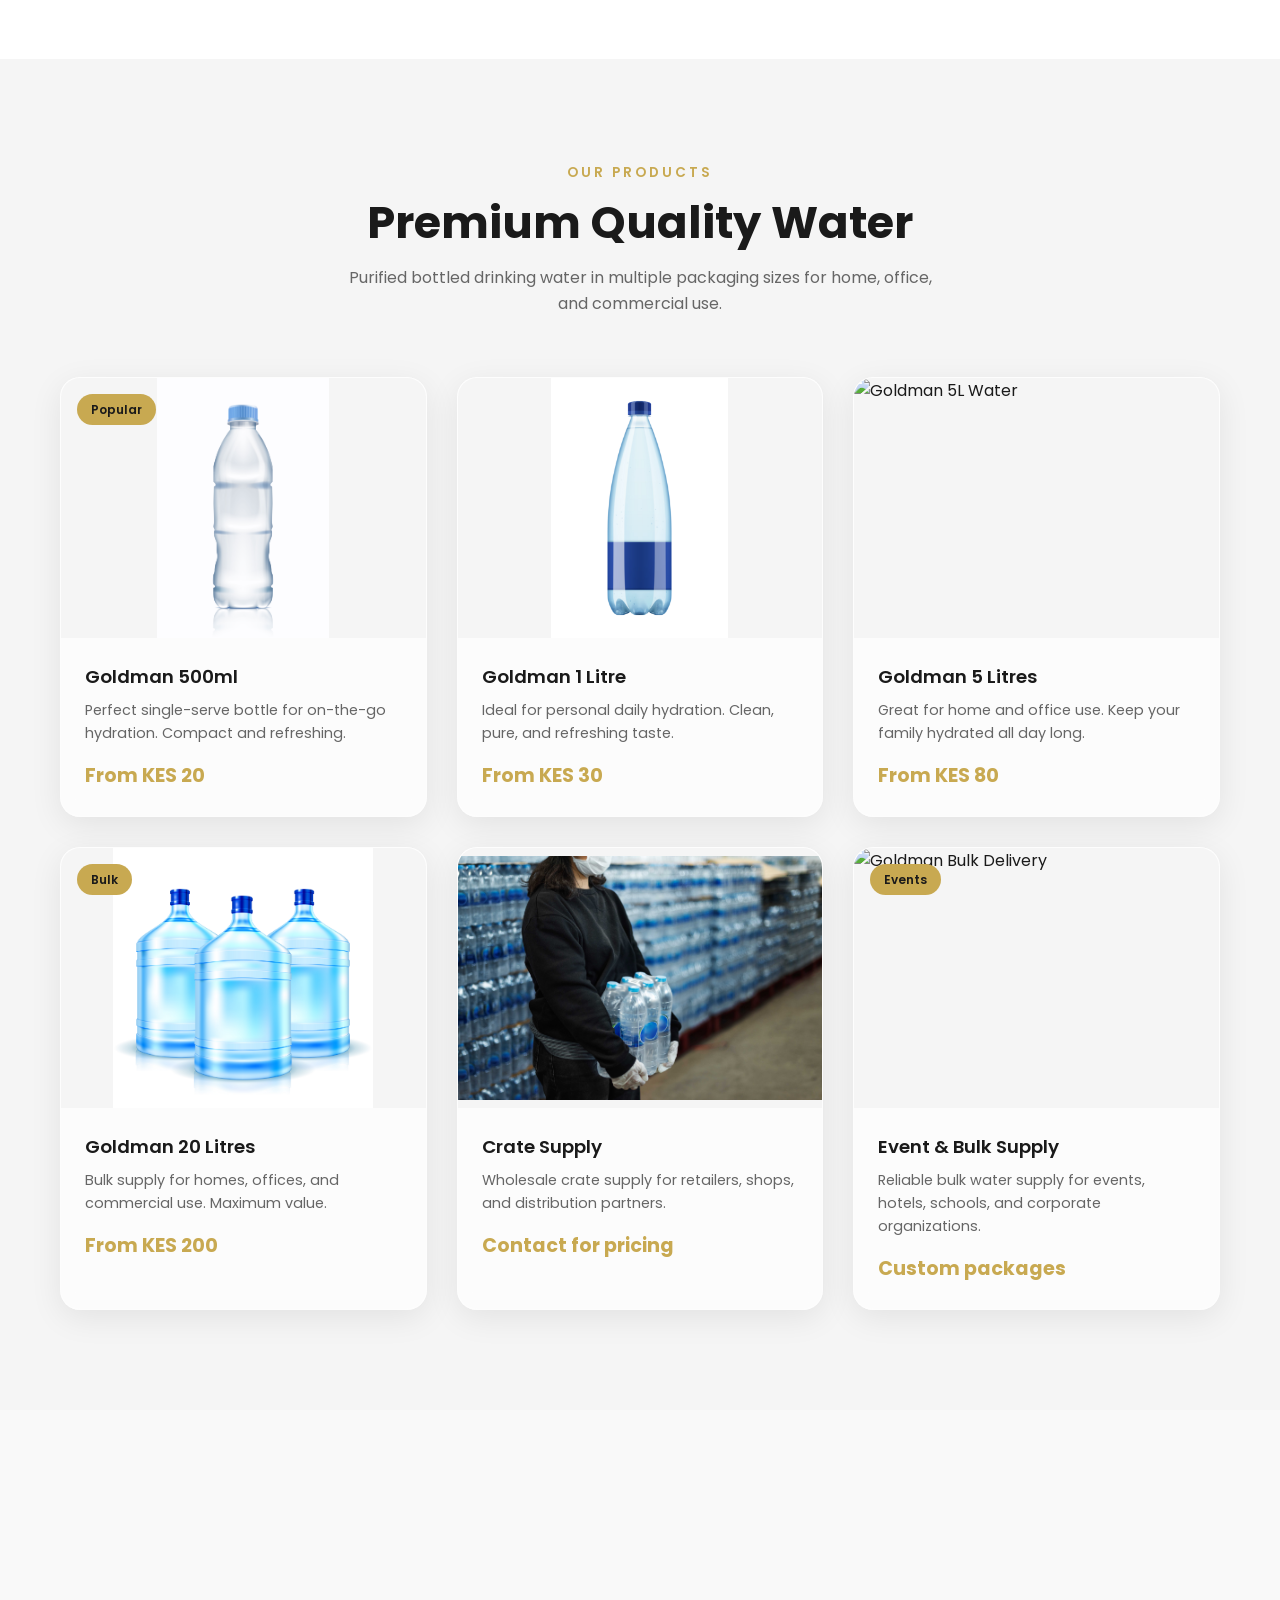
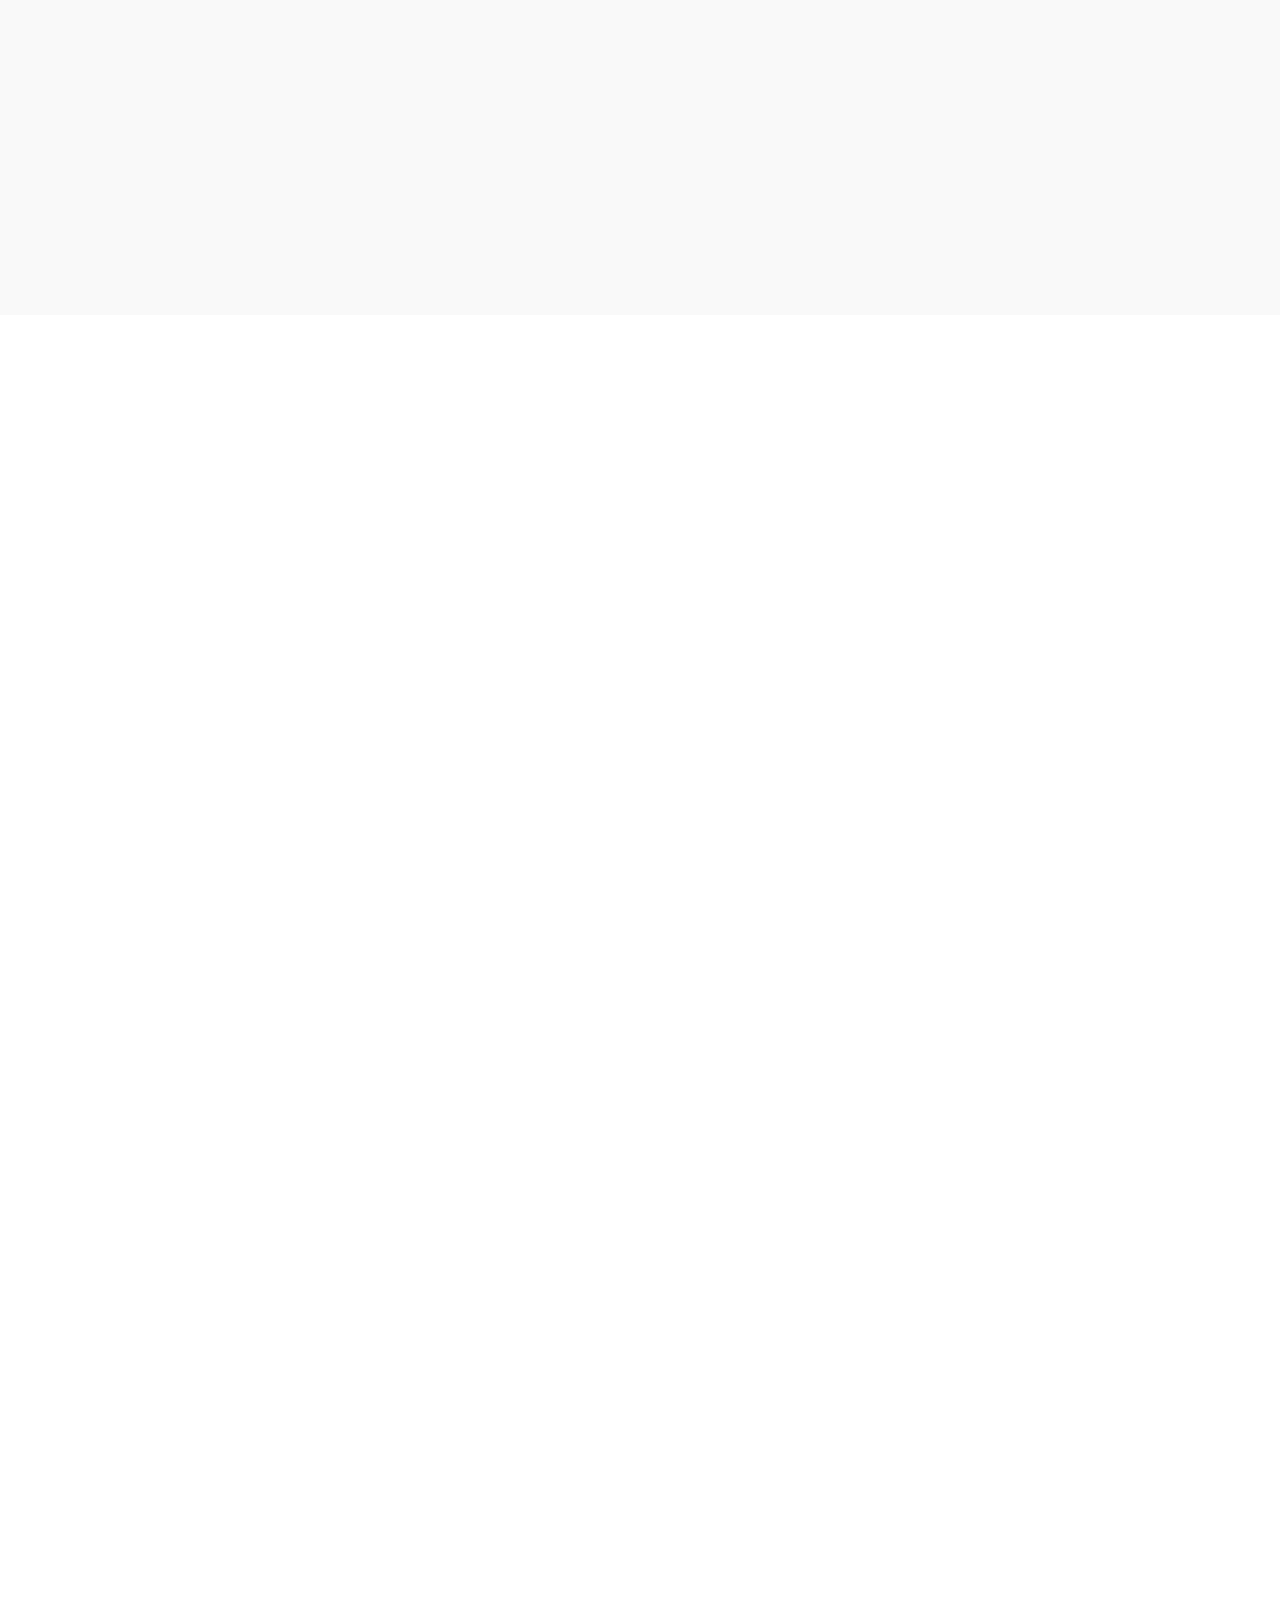
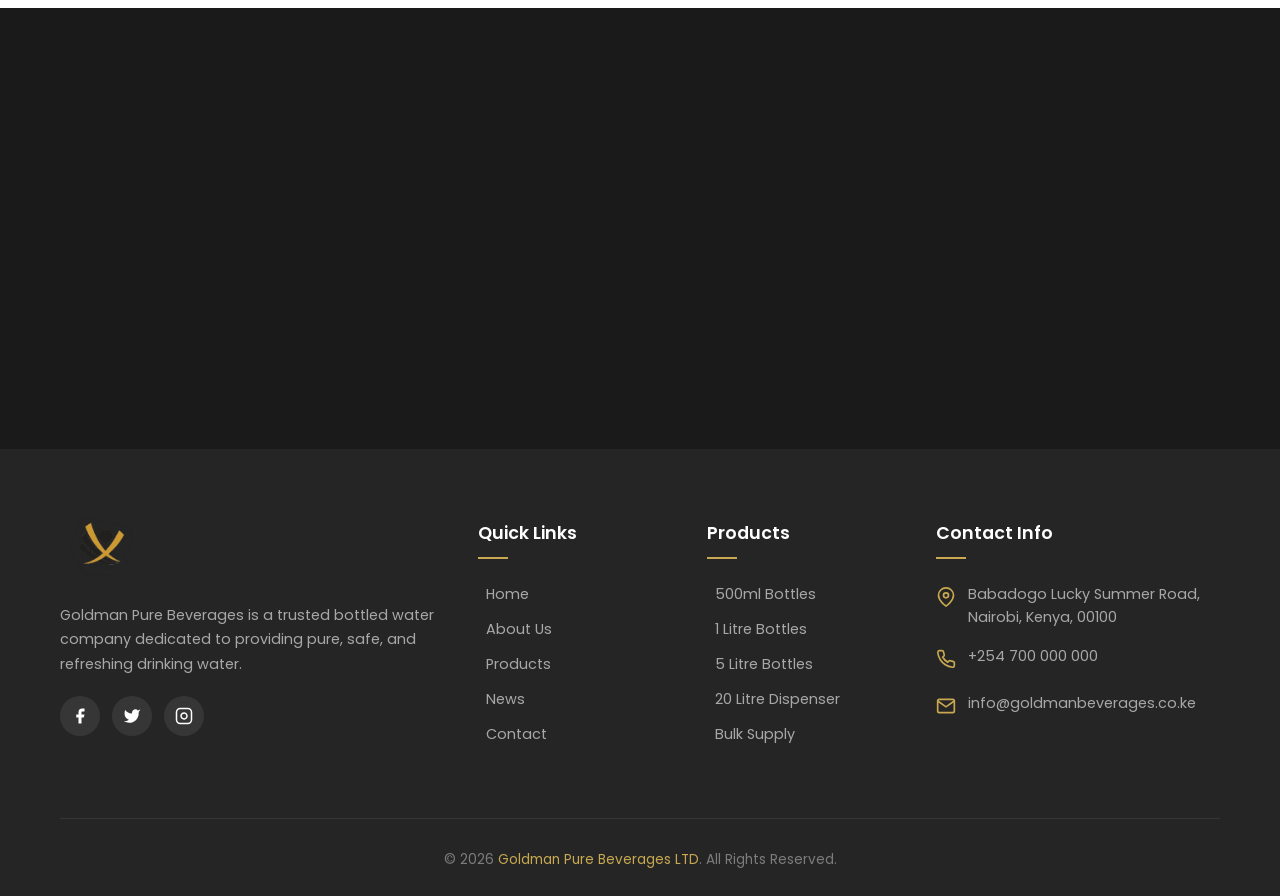
==== commit 1c6c5ac9: "changes mae friday at work" ====
--- a/index.html
+++ b/index.html
@@ -148,7 +148,7 @@
           <div class="product-card reveal" data-product="all">
             <div class="product-image">
               <span class="product-tag">Popular</span>
-              <img src="assets/images/transparent-water-bottle-studio.jpg" alt="Goldman 500ml Water">
+              <img src="assets/images/500ml.jpg" alt="Goldman 500ml Water">
             </div>
             <div class="product-info">
               <h3 class="product-name">Goldman 500ml</h3>
@@ -159,7 +159,7 @@
 
           <div class="product-card reveal" data-product="all">
             <div class="product-image">
-              <img src="assets/images/aaa.jpg" alt="Goldman 1L Water">
+              <img src="assets/images/1l.jpg" alt="Goldman 1L Water">
             </div>
             <div class="product-info">
               <h3 class="product-name">Goldman 1 Litre</h3>
@@ -170,7 +170,7 @@
 
           <div class="product-card reveal" data-product="bulk">
             <div class="product-image">
-              <img src="assets/images/water-bottle-wooden-table (1).jpg" alt="Goldman 5L Water">
+              <img src="assets/images/5l.jpg" alt="Goldman 5L Water">
             </div>
             <div class="product-info">
               <h3 class="product-name">Goldman 5 Litres</h3>
@@ -182,7 +182,7 @@
           <div class="product-card reveal" data-product="bulk">
             <div class="product-image">
               <span class="product-tag">Bulk</span>
-              <img src="assets/images/water-drop.jpg" alt="Goldman 20L Water">
+              <img src="assets/images/20l.jpg" alt="Goldman 20L Water">
             </div>
             <div class="product-info">
               <h3 class="product-name">Goldman 20 Litres</h3>
@@ -193,7 +193,7 @@
 
           <div class="product-card reveal" data-product="commercial">
             <div class="product-image">
-              <img src="assets/images/hero-bg.jpg" alt="Goldman crates">
+              <img src="assets/images/crate.jpg" alt="Goldman crates">
             </div>
             <div class="product-info">
               <h3 class="product-name">Crate Supply</h3>
--- a/assets/css/style.css
+++ b/assets/css/style.css
@@ -187,9 +187,9 @@
 }
 
 .logo-img {
-  height: 42px;
+  height: 68px;
   width: auto;
-  filter: drop-shadow(0 2px 4px rgba(0,0,0,0.3));
+  filter: drop-shadow(0 2px 4px rgba(37, 35, 35, 0.545));
 }
 
 .navbar {
@@ -262,7 +262,7 @@
 /* Hero */
 .hero {
   min-height: clamp(540px, 78vh, 760px);
-  background: var(--black);
+  background: #23fafa url('../images/white-background-water-drops-texture-design.jpg') center/cover no-repeat;
   display: flex;
   align-items: center;
   position: relative;
@@ -272,20 +272,19 @@
 
 .hero::before {
   content: '';
-  position: absolute;
+  position: absolute;` 
   top: 0;
   left: 0;
   width: 100%;
   height: 100%;
-  background: url('../images/hero-bg.jpg') center/cover no-repeat;
-  opacity: 0.3;
+  background: linear-gradient(90deg, rgba(1, 1, 1, 0.696), rgba(74, 81, 110, 0.002));
 }
 
 .hero::after {
   content: '';
   position: absolute;
   inset: 0;
-  background: linear-gradient(105deg, rgba(8, 14, 35, 0.94) 0%, rgba(11, 24, 61, 0.82) 45%, rgba(255,255,255,0.88) 100%);
+  background: linear-gradient(105deg, rgba(8, 14, 35, 0.48) 0%, rgba(11, 24, 61, 0.22) 58%, rgba(8, 14, 35, 0.08) 100%);
   z-index: 1;
   pointer-events: none;
 }
@@ -340,13 +339,6 @@
   gap: 16px;
   flex-wrap: wrap;
   animation: fadeInUp 0.8s ease 0.6s backwards;
-  opacity: 0;
-  transition: opacity 0.4s ease, transform 0.4s ease;
-  transform: translateY(10px);
-}
-
-.hero:hover .hero-btns,
-.hero:focus-within .hero-btns {
   opacity: 1;
   transform: translateY(0);
 }
@@ -504,8 +496,8 @@
 }
 
 .product-image img {
-  width: 70%;
-  height: 70%;
+  width: 100%;
+  height: 100%;
   object-fit: contain;
   transition: var(--transition);
 }
@@ -1458,10 +1450,15 @@
   }
 
   .hero-content {
-    max-width: 100%;
+    max-width: 72%;
     margin-left: 0;
   }
 
+  .hero-btns {
+    opacity: 1;
+    transform: none;
+  }
+
   .stats-grid { grid-template-columns: repeat(2, 1fr); }
 
   .about-grid { grid-template-columns: 1fr; }
@@ -1484,7 +1481,11 @@
 }
 
 @media (max-width: 575px) {
-  .section { padding: 60px 0; }
+  .container { padding: 0 16px; }
+
+  .section { padding: 56px 0; }
+
+  .section-header { margin-bottom: 36px; }
 
   .stats-grid { grid-template-columns: 1fr 1fr; gap: 20px; }
 
@@ -1498,22 +1499,62 @@
 
   .blog-grid { grid-template-columns: 1fr; }
 
-  .hero-title { font-size: 2rem; }
-
   .hero {
-    min-height: 600px;
+    min-height: 0;
+    padding: 108px 0 36px;
+    align-items: flex-start;
   }
 
   .hero-image {
-    right: 10px;
-    bottom: 10px;
-    width: 88px;
+    right: 20px;
+    bottom: 22px;
+    width: 78px;
     max-width: 28%;
   }
 
-  .hero-btns { flex-direction: column; }
-
-  .hero-btns .btn { width: 100%; justify-content: center; }
+  .hero-content {
+    max-width: 100%;
+    padding-bottom: 104px;
+  }
+
+  .hero-title {
+    font-size: clamp(1.85rem, 9vw, 2.25rem);
+    margin-bottom: 14px;
+  }
+
+  .hero-text {
+    font-size: 0.95rem;
+    line-height: 1.65;
+    margin-bottom: 24px;
+  }
+
+  .hero-btns { flex-direction: column; gap: 12px; }
+
+  .hero-btns .btn { width: 100%; min-height: 52px; justify-content: center; }
+
+  .about-grid { gap: 36px; }
+
+  .about-features { grid-template-columns: 1fr; gap: 12px; }
+
+  .product-image { height: 220px; }
+
+  .product-info { padding: 20px; }
+
+  .announcement { padding: 52px 0; }
+
+  .announcement-badge { padding: 7px 16px; letter-spacing: 1px; }
+
+  .announcement-text { font-size: 0.95rem; }
+
+  .promo-card { padding: 30px 22px; }
+
+  .testimonial-card { padding: 28px 20px; }
+
+  .testimonial-text { font-size: 1rem; }
+
+  .cta { padding: 56px 0; }
+
+  .cta-content { padding: 30px 20px; }
 }
 
 /* Mobile Overlay */
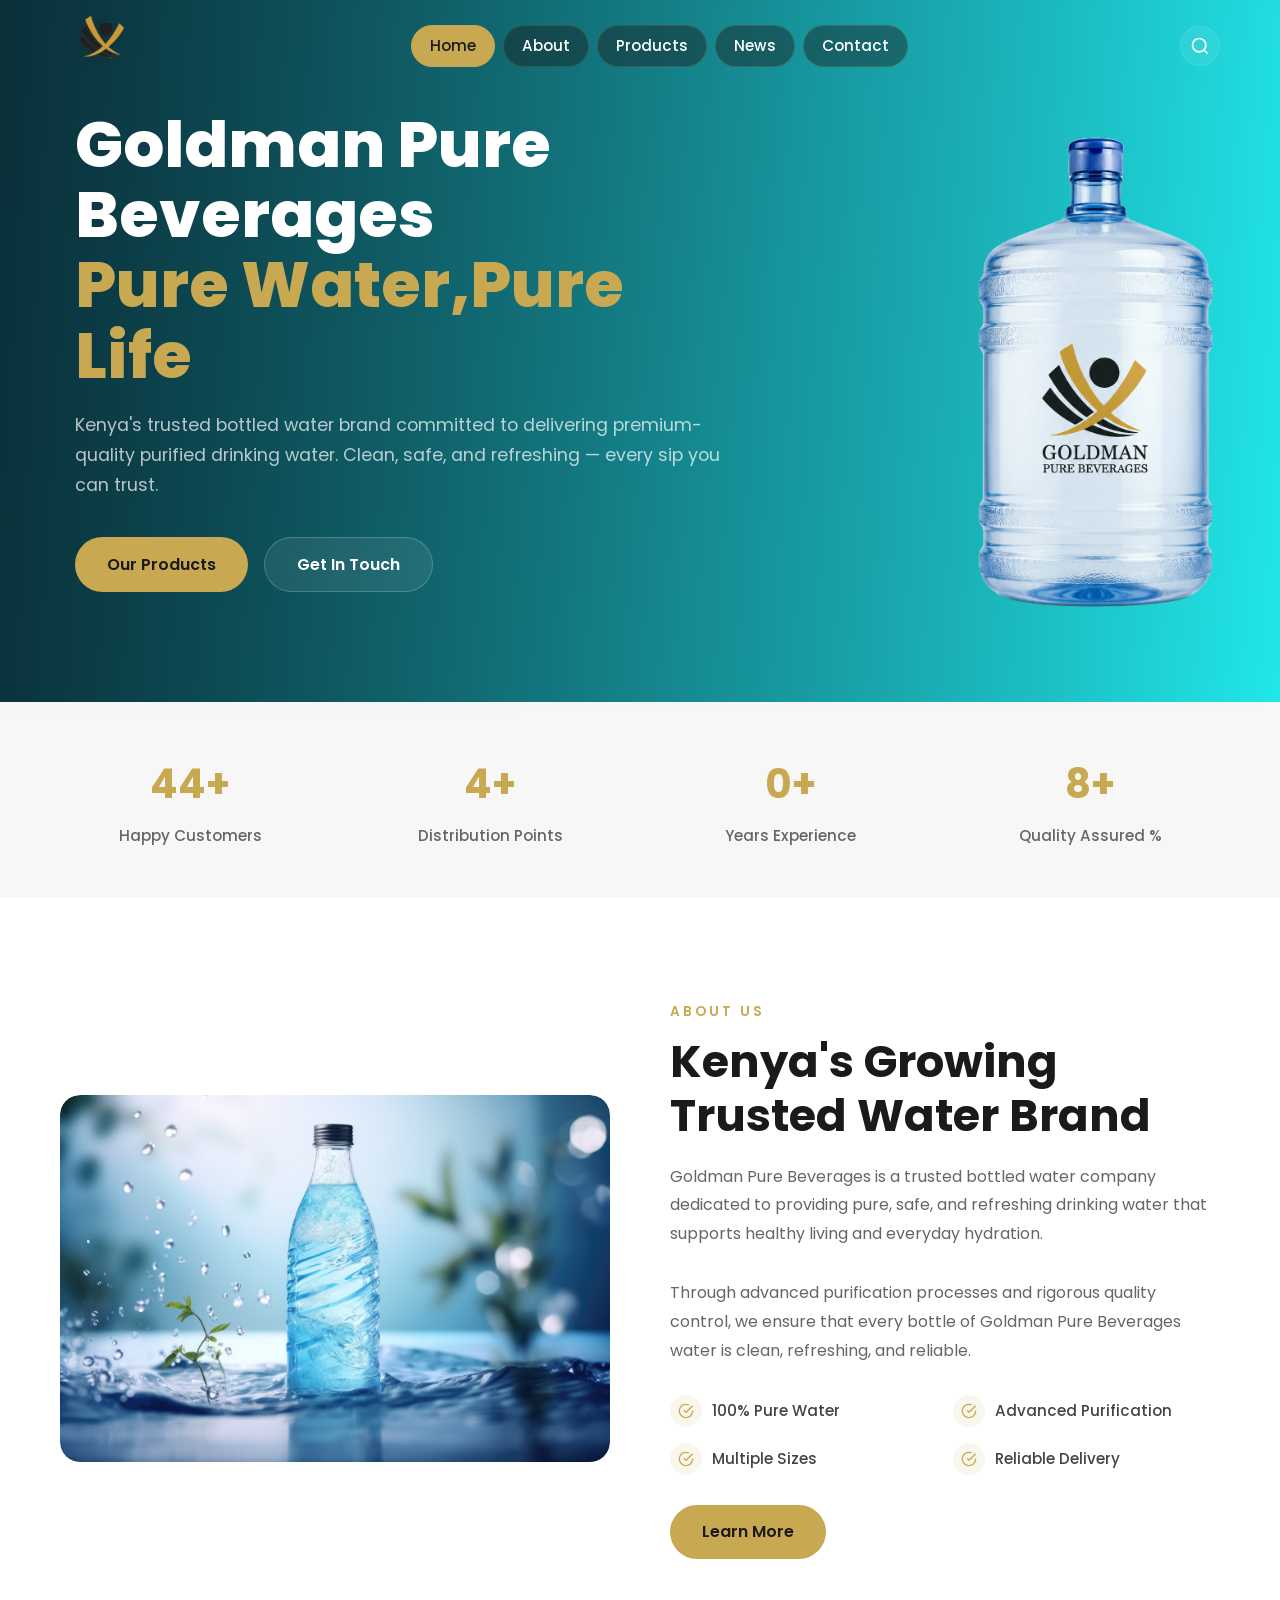
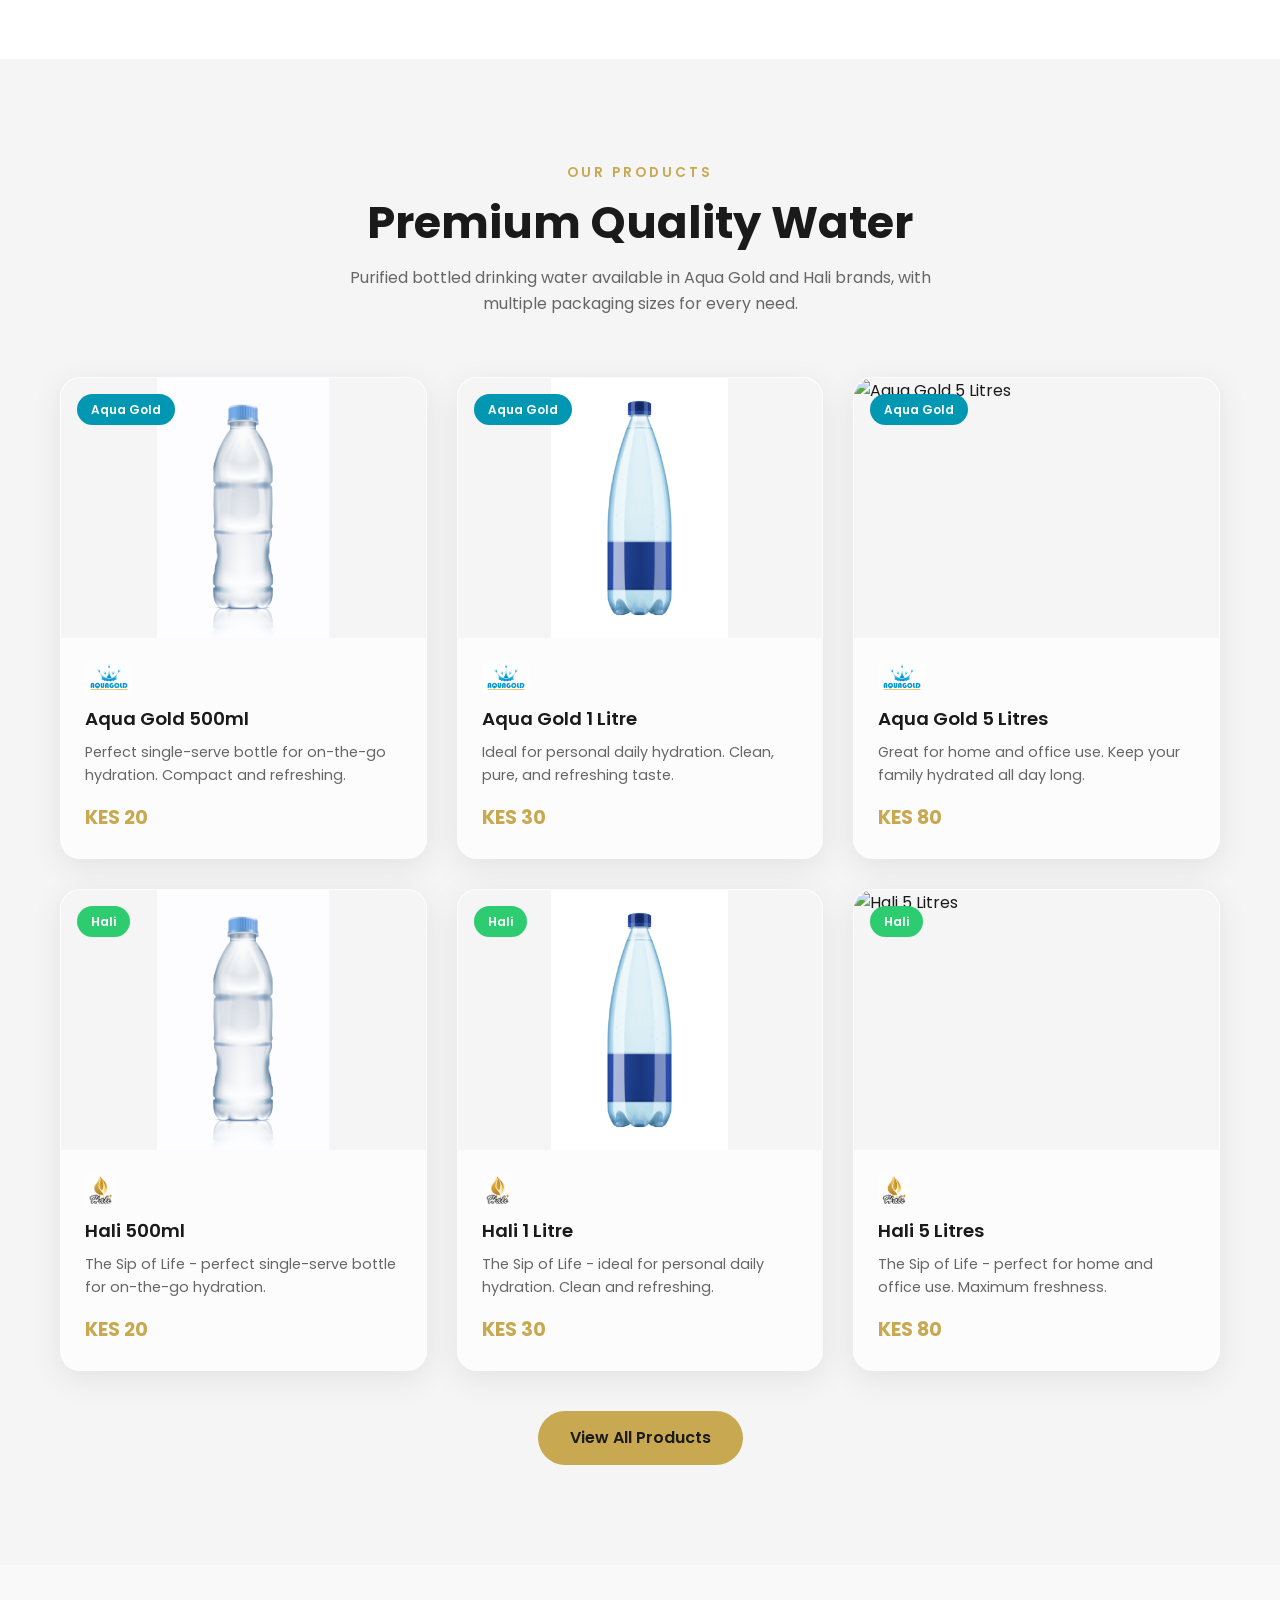
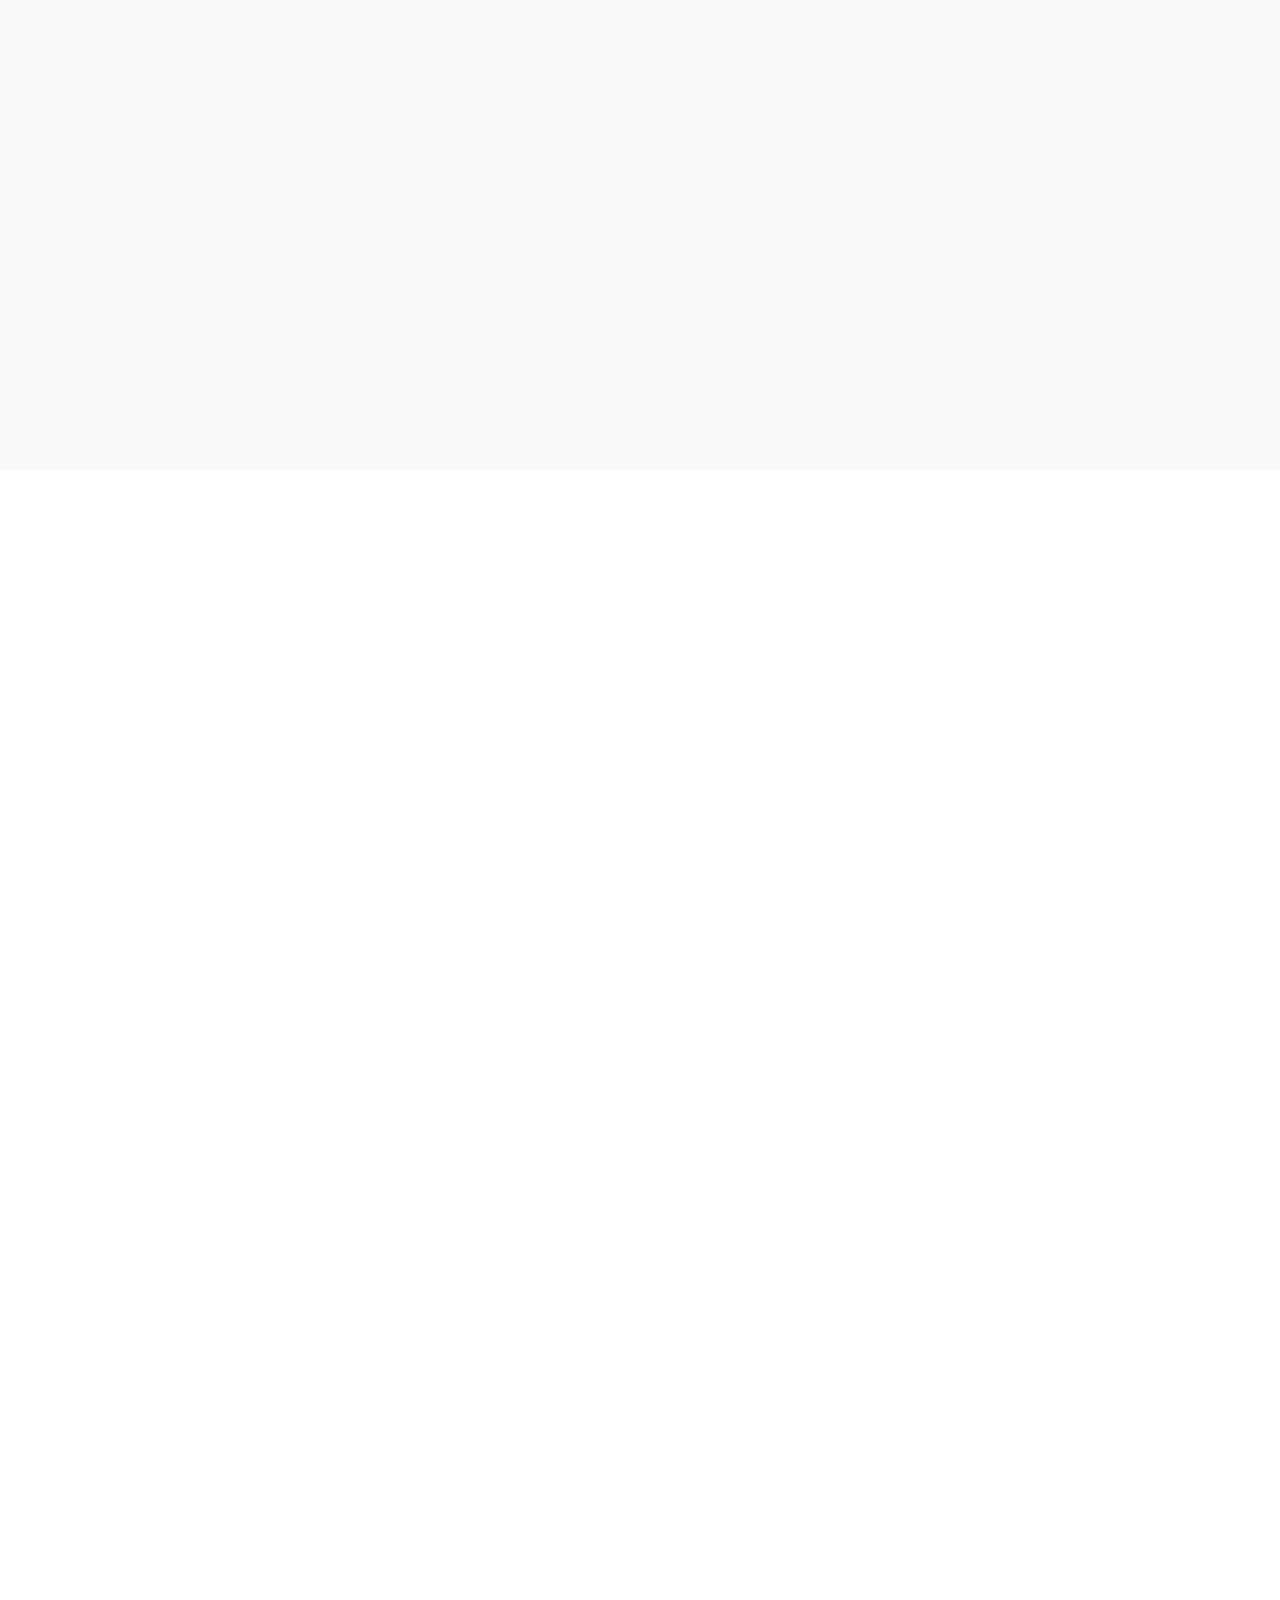
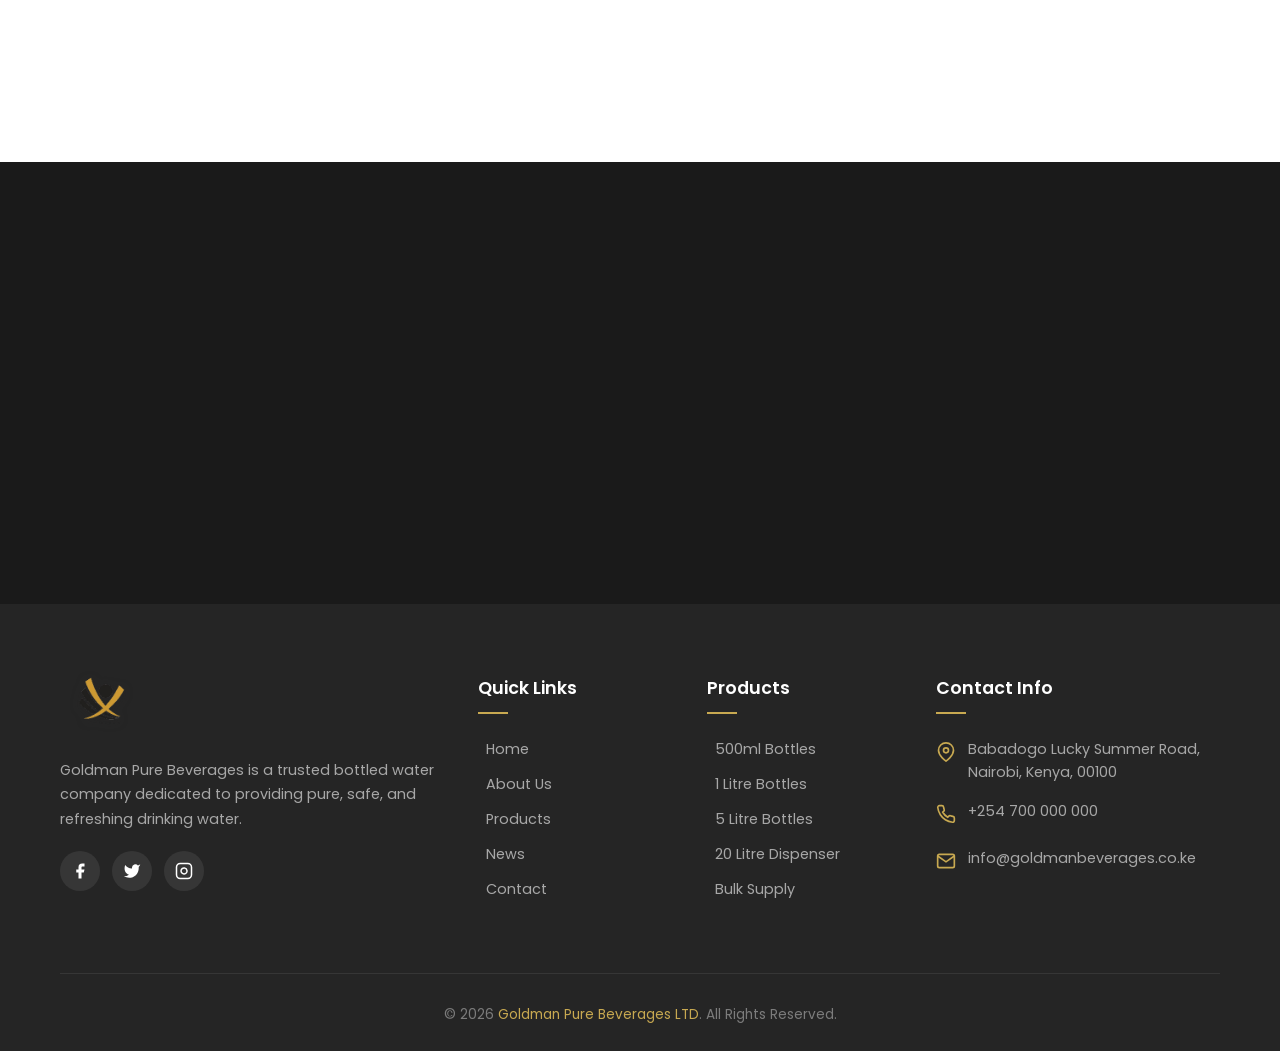
==== commit 7f035c20: "test" ====
--- a/index.html
+++ b/index.html
@@ -141,78 +141,103 @@
         <div class="section-header reveal">
           <span class="section-subtitle">Our Products</span>
           <h2 class="section-title">Premium Quality Water</h2>
-          <p class="section-text">Purified bottled drinking water in multiple packaging sizes for home, office, and commercial use.</p>
+          <p class="section-text">Purified bottled drinking water available in Aqua Gold and Hali brands, with multiple packaging sizes for every need.</p>
         </div>
 
         <div class="products-grid">
-          <div class="product-card reveal" data-product="all">
-            <div class="product-image">
-              <span class="product-tag">Popular</span>
-              <img src="assets/images/500ml.jpg" alt="Goldman 500ml Water">
-            </div>
-            <div class="product-info">
-              <h3 class="product-name">Goldman 500ml</h3>
+          <div class="product-card reveal" data-product="aqua-gold">
+            <div class="product-image">
+              <span class="product-tag brand-tag-aqua">Aqua Gold</span>
+              <img src="assets/images/500ml.jpg" alt="Aqua Gold 500ml">
+            </div>
+            <div class="product-info">
+              <div class="product-brand-logo">
+                <img src="assets/images/aquagold.png" alt="Aqua Gold">
+              </div>
+              <h3 class="product-name">Aqua Gold 500ml</h3>
               <p class="product-desc">Perfect single-serve bottle for on-the-go hydration. Compact and refreshing.</p>
-              <span class="product-price">From KES 20</span>
-            </div>
-          </div>
-
-          <div class="product-card reveal" data-product="all">
-            <div class="product-image">
-              <img src="assets/images/1l.jpg" alt="Goldman 1L Water">
-            </div>
-            <div class="product-info">
-              <h3 class="product-name">Goldman 1 Litre</h3>
+              <span class="product-price">KES 20</span>
+            </div>
+          </div>
+
+          <div class="product-card reveal" data-product="aqua-gold">
+            <div class="product-image">
+              <span class="product-tag brand-tag-aqua">Aqua Gold</span>
+              <img src="assets/images/1l.jpg" alt="Aqua Gold 1 Litre">
+            </div>
+            <div class="product-info">
+              <div class="product-brand-logo">
+                <img src="assets/images/aquagold.png" alt="Aqua Gold">
+              </div>
+              <h3 class="product-name">Aqua Gold 1 Litre</h3>
               <p class="product-desc">Ideal for personal daily hydration. Clean, pure, and refreshing taste.</p>
-              <span class="product-price">From KES 30</span>
-            </div>
-          </div>
-
-          <div class="product-card reveal" data-product="bulk">
-            <div class="product-image">
-              <img src="assets/images/5l.jpg" alt="Goldman 5L Water">
-            </div>
-            <div class="product-info">
-              <h3 class="product-name">Goldman 5 Litres</h3>
+              <span class="product-price">KES 30</span>
+            </div>
+          </div>
+
+          <div class="product-card reveal" data-product="aqua-gold">
+            <div class="product-image">
+              <span class="product-tag brand-tag-aqua">Aqua Gold</span>
+              <img src="assets/images/5l.jpg" alt="Aqua Gold 5 Litres">
+            </div>
+            <div class="product-info">
+              <div class="product-brand-logo">
+                <img src="assets/images/aquagold.png" alt="Aqua Gold">
+              </div>
+              <h3 class="product-name">Aqua Gold 5 Litres</h3>
               <p class="product-desc">Great for home and office use. Keep your family hydrated all day long.</p>
-              <span class="product-price">From KES 80</span>
-            </div>
-          </div>
-
-          <div class="product-card reveal" data-product="bulk">
-            <div class="product-image">
-              <span class="product-tag">Bulk</span>
-              <img src="assets/images/20l.jpg" alt="Goldman 20L Water">
-            </div>
-            <div class="product-info">
-              <h3 class="product-name">Goldman 20 Litres</h3>
-              <p class="product-desc">Bulk supply for homes, offices, and commercial use. Maximum value.</p>
-              <span class="product-price">From KES 200</span>
-            </div>
-          </div>
-
-          <div class="product-card reveal" data-product="commercial">
-            <div class="product-image">
-              <img src="assets/images/crate.jpg" alt="Goldman crates">
-            </div>
-            <div class="product-info">
-              <h3 class="product-name">Crate Supply</h3>
-              <p class="product-desc">Wholesale crate supply for retailers, shops, and distribution partners.</p>
-              <span class="product-price">Contact for pricing</span>
-            </div>
-          </div>
-
-          <div class="product-card reveal" data-product="commercial">
-            <div class="product-image">
-              <span class="product-tag">Events</span>
-              <img src="assets/images/delivery-concept-handsome-african-american-delivery-man-holding-water-tank-isolated-grey-studio-background-copy-space.jpg" alt="Goldman Bulk Delivery">
-            </div>
-            <div class="product-info">
-              <h3 class="product-name">Event & Bulk Supply</h3>
-              <p class="product-desc">Reliable bulk water supply for events, hotels, schools, and corporate organizations.</p>
-              <span class="product-price">Custom packages</span>
-            </div>
-          </div>
+              <span class="product-price">KES 80</span>
+            </div>
+          </div>
+
+          <div class="product-card reveal" data-product="hali">
+            <div class="product-image">
+              <span class="product-tag brand-tag-hali">Hali</span>
+              <img src="assets/images/500ml.jpg" alt="Hali 500ml">
+            </div>
+            <div class="product-info">
+              <div class="product-brand-logo">
+                <img src="assets/images/hali.png" alt="Hali">
+              </div>
+              <h3 class="product-name">Hali 500ml</h3>
+              <p class="product-desc">The Sip of Life - perfect single-serve bottle for on-the-go hydration.</p>
+              <span class="product-price">KES 20</span>
+            </div>
+          </div>
+
+          <div class="product-card reveal" data-product="hali">
+            <div class="product-image">
+              <span class="product-tag brand-tag-hali">Hali</span>
+              <img src="assets/images/1l.jpg" alt="Hali 1 Litre">
+            </div>
+            <div class="product-info">
+              <div class="product-brand-logo">
+                <img src="assets/images/hali.png" alt="Hali">
+              </div>
+              <h3 class="product-name">Hali 1 Litre</h3>
+              <p class="product-desc">The Sip of Life - ideal for personal daily hydration. Clean and refreshing.</p>
+              <span class="product-price">KES 30</span>
+            </div>
+          </div>
+
+          <div class="product-card reveal" data-product="hali">
+            <div class="product-image">
+              <span class="product-tag brand-tag-hali">Hali</span>
+              <img src="assets/images/5l.jpg" alt="Hali 5 Litres">
+            </div>
+            <div class="product-info">
+              <div class="product-brand-logo">
+                <img src="assets/images/hali.png" alt="Hali">
+              </div>
+              <h3 class="product-name">Hali 5 Litres</h3>
+              <p class="product-desc">The Sip of Life - perfect for home and office use. Maximum freshness.</p>
+              <span class="product-price">KES 80</span>
+            </div>
+          </div>
+        </div>
+
+        <div style="text-align:center; margin-top:40px;">
+          <a href="products.html" class="btn btn-gold">View All Products</a>
         </div>
       </div>
     </section>
--- a/assets/css/style.css
+++ b/assets/css/style.css
@@ -1205,6 +1205,98 @@
   line-height: 1.6;
 }
 
+/* Brands Grid */
+.brands-grid {
+  display: flex;
+  flex-direction: column;
+  gap: 60px;
+}
+
+.brand-card {
+  display: grid;
+  grid-template-columns: 1fr 1.3fr;
+  gap: 50px;
+  align-items: center;
+  padding: 40px;
+  background: rgba(255, 255, 255, 0.6);
+  backdrop-filter: blur(10px);
+  -webkit-backdrop-filter: blur(10px);
+  border: 1px solid rgba(255, 255, 255, 0.3);
+  border-radius: 24px;
+  box-shadow: 0 10px 40px rgba(0,0,0,0.06);
+  transition: var(--transition);
+}
+
+.brand-card:hover {
+  transform: translateY(-5px);
+  box-shadow: 0 15px 50px rgba(0,0,0,0.1);
+}
+
+.brand-card-reverse {
+  direction: rtl;
+}
+
+.brand-card-reverse > * {
+  direction: ltr;
+}
+
+.brand-card-image {
+  display: flex;
+  align-items: center;
+  justify-content: center;
+  padding: 40px;
+  background: var(--grey-1);
+  border-radius: 20px;
+  min-height: 280px;
+}
+
+.brand-card-image img {
+  max-height: 160px;
+  width: auto;
+  object-fit: contain;
+  filter: drop-shadow(0 4px 12px rgba(0,0,0,0.1));
+}
+
+.brand-card-content h3 {
+  font-size: 1.8rem;
+  font-weight: 700;
+  color: var(--black);
+  margin-bottom: 16px;
+  line-height: 1.3;
+}
+
+.brand-card-content p {
+  font-size: 1rem;
+  color: var(--grey-5);
+  line-height: 1.8;
+  margin-bottom: 20px;
+}
+
+.brand-features {
+  list-style: none;
+  margin-bottom: 24px;
+}
+
+.brand-features li {
+  position: relative;
+  padding-left: 24px;
+  font-size: 0.95rem;
+  color: var(--grey-6);
+  margin-bottom: 10px;
+  line-height: 1.5;
+}
+
+.brand-features li::before {
+  content: '';
+  position: absolute;
+  left: 0;
+  top: 8px;
+  width: 8px;
+  height: 8px;
+  background: var(--gold);
+  border-radius: 50%;
+}
+
 /* Why Choose */
 .why-grid {
   display: grid;
@@ -1478,6 +1570,25 @@
   .blog-grid { grid-template-columns: repeat(2, 1fr); }
 
   .form-row { grid-template-columns: 1fr; }
+
+  .brand-card {
+    grid-template-columns: 1fr;
+    gap: 30px;
+    padding: 30px;
+  }
+
+  .brand-card-reverse {
+    direction: ltr;
+  }
+
+  .brand-card-image {
+    min-height: 200px;
+    padding: 30px;
+  }
+
+  .brand-card-image img {
+    max-height: 120px;
+  }
 }
 
 @media (max-width: 575px) {
@@ -1555,6 +1666,24 @@
   .cta { padding: 56px 0; }
 
   .cta-content { padding: 30px 20px; }
+
+  .brand-card {
+    padding: 24px;
+    gap: 24px;
+  }
+
+  .brand-card-content h3 {
+    font-size: 1.4rem;
+  }
+
+  .brand-card-image {
+    min-height: 160px;
+    padding: 24px;
+  }
+
+  .brand-card-image img {
+    max-height: 100px;
+  }
 }
 
 /* Mobile Overlay */
@@ -1630,3 +1759,374 @@
 .search-close-btn:hover {
   transform: rotate(90deg);
 }
+
+/* Cart Button */
+.cart-btn {
+  position: relative;
+  width: 40px;
+  height: 40px;
+  border-radius: 50%;
+  background: rgba(255,255,255,0.08);
+  backdrop-filter: blur(10px);
+  -webkit-backdrop-filter: blur(10px);
+  border: 1px solid rgba(255,255,255,0.1);
+  color: var(--white);
+  font-size: 1.1rem;
+  cursor: pointer;
+  transition: var(--transition);
+  display: flex;
+  align-items: center;
+  justify-content: center;
+}
+
+.cart-btn:hover {
+  background: var(--gold);
+  color: var(--black);
+  border-color: var(--gold);
+}
+
+.cart-count {
+  position: absolute;
+  top: -4px;
+  right: -4px;
+  width: 20px;
+  height: 20px;
+  background: var(--gold);
+  color: var(--black);
+  font-size: 0.7rem;
+  font-weight: 700;
+  border-radius: 50%;
+  display: flex;
+  align-items: center;
+  justify-content: center;
+}
+
+/* Brand Tabs */
+.brand-tabs-section {
+  padding: 20px 0 0;
+  background: var(--grey-1);
+}
+
+.brand-tabs {
+  display: flex;
+  justify-content: center;
+  gap: 16px;
+  flex-wrap: wrap;
+}
+
+.brand-tab {
+  display: flex;
+  align-items: center;
+  gap: 10px;
+  padding: 12px 28px;
+  background: var(--white);
+  border: 2px solid var(--grey-2);
+  border-radius: 50px;
+  font-family: inherit;
+  font-size: 0.95rem;
+  font-weight: 600;
+  color: var(--grey-6);
+  cursor: pointer;
+  transition: var(--transition);
+}
+
+.brand-tab:hover {
+  border-color: var(--gold);
+  color: var(--black);
+}
+
+.brand-tab.active {
+  background: var(--gold);
+  border-color: var(--gold);
+  color: var(--black);
+}
+
+.brand-tab-logo {
+  height: 28px;
+  width: auto;
+  object-fit: contain;
+}
+
+.brand-tab-name {
+  font-weight: 600;
+}
+
+/* Brand Tags */
+.brand-tag-aqua {
+  background: #0097b2;
+  color: var(--white);
+}
+
+.brand-tag-hali {
+  background: #2ecc71;
+  color: var(--white);
+}
+
+/* Product Brand Logo */
+.product-brand-logo {
+  margin-bottom: 10px;
+}
+
+.product-brand-logo img {
+  height: 32px;
+  width: auto;
+  object-fit: contain;
+}
+
+/* Product Bottom */
+.product-bottom {
+  display: flex;
+  align-items: center;
+  justify-content: space-between;
+  margin-top: 12px;
+}
+
+/* Add to Cart Button */
+.add-to-cart-btn {
+  display: inline-flex;
+  align-items: center;
+  gap: 6px;
+  padding: 10px 16px;
+  background: var(--gold);
+  color: var(--black);
+  border: none;
+  border-radius: 50px;
+  font-family: inherit;
+  font-size: 0.85rem;
+  font-weight: 600;
+  cursor: pointer;
+  transition: var(--transition);
+}
+
+.add-to-cart-btn:hover {
+  background: var(--gold-dark);
+  transform: translateY(-2px);
+  box-shadow: 0 4px 12px rgba(200,169,81,0.4);
+}
+
+.add-to-cart-btn.added {
+  background: #28a745;
+  color: var(--white);
+}
+
+/* Cart Sidebar */
+.cart-overlay {
+  position: fixed;
+  top: 0;
+  left: 0;
+  width: 100%;
+  height: 100%;
+  background: rgba(0,0,0,0.6);
+  z-index: 1999;
+  opacity: 0;
+  visibility: hidden;
+  transition: var(--transition);
+}
+
+.cart-overlay.active {
+  opacity: 1;
+  visibility: visible;
+}
+
+.cart-sidebar {
+  position: fixed;
+  top: 0;
+  right: -420px;
+  width: 400px;
+  max-width: 90vw;
+  height: 100vh;
+  background: var(--white);
+  z-index: 2000;
+  display: flex;
+  flex-direction: column;
+  transition: var(--transition);
+  box-shadow: -5px 0 30px rgba(0,0,0,0.15);
+}
+
+.cart-sidebar.active {
+  right: 0;
+}
+
+.cart-header {
+  display: flex;
+  align-items: center;
+  justify-content: space-between;
+  padding: 24px;
+  border-bottom: 1px solid var(--grey-2);
+}
+
+.cart-header h3 {
+  font-size: 1.2rem;
+  font-weight: 700;
+  color: var(--black);
+}
+
+.cart-close {
+  width: 36px;
+  height: 36px;
+  border-radius: 50%;
+  background: var(--grey-1);
+  border: none;
+  color: var(--grey-6);
+  cursor: pointer;
+  display: flex;
+  align-items: center;
+  justify-content: center;
+  transition: var(--transition);
+}
+
+.cart-close:hover {
+  background: var(--gold);
+  color: var(--black);
+}
+
+.cart-items {
+  flex: 1;
+  overflow-y: auto;
+  padding: 20px 24px;
+}
+
+.cart-empty {
+  display: flex;
+  flex-direction: column;
+  align-items: center;
+  justify-content: center;
+  height: 100%;
+  color: var(--grey-4);
+}
+
+.cart-empty svg {
+  margin-bottom: 16px;
+  opacity: 0.5;
+}
+
+.cart-empty p {
+  font-size: 1rem;
+}
+
+.cart-item {
+  display: flex;
+  align-items: center;
+  justify-content: space-between;
+  padding: 16px 0;
+  border-bottom: 1px solid var(--grey-2);
+}
+
+.cart-item-info h4 {
+  font-size: 0.95rem;
+  font-weight: 600;
+  color: var(--black);
+  margin-bottom: 4px;
+}
+
+.cart-item-info p {
+  font-size: 0.8rem;
+  color: var(--grey-5);
+}
+
+.cart-item-controls {
+  display: flex;
+  align-items: center;
+  gap: 8px;
+}
+
+.qty-btn {
+  width: 28px;
+  height: 28px;
+  border-radius: 50%;
+  background: var(--grey-1);
+  border: 1px solid var(--grey-2);
+  color: var(--black);
+  font-size: 1rem;
+  cursor: pointer;
+  display: flex;
+  align-items: center;
+  justify-content: center;
+  transition: var(--transition);
+}
+
+.qty-btn:hover {
+  background: var(--gold);
+  border-color: var(--gold);
+}
+
+.qty-value {
+  min-width: 24px;
+  text-align: center;
+  font-weight: 600;
+  font-size: 0.95rem;
+}
+
+.cart-item-remove {
+  width: 28px;
+  height: 28px;
+  border-radius: 50%;
+  background: transparent;
+  border: none;
+  color: #e74c3c;
+  cursor: pointer;
+  display: flex;
+  align-items: center;
+  justify-content: center;
+  transition: var(--transition);
+  margin-left: 8px;
+}
+
+.cart-item-remove:hover {
+  background: #fee;
+}
+
+.cart-footer {
+  padding: 20px 24px;
+  border-top: 1px solid var(--grey-2);
+  background: var(--grey-1);
+  display: none;
+}
+
+.cart-total {
+  display: flex;
+  align-items: center;
+  justify-content: space-between;
+  margin-bottom: 16px;
+}
+
+.cart-total span:first-child {
+  font-size: 1rem;
+  font-weight: 600;
+  color: var(--grey-6);
+}
+
+.cart-total-price {
+  font-size: 1.3rem;
+  font-weight: 700;
+  color: var(--gold);
+}
+
+.cart-checkout-btn {
+  width: 100%;
+  justify-content: center;
+  padding: 16px;
+}
+
+/* Responsive Cart */
+@media (max-width: 575px) {
+  .brand-tab {
+    padding: 10px 20px;
+    font-size: 0.85rem;
+  }
+  
+  .brand-tab-logo {
+    height: 22px;
+  }
+  
+  .product-bottom {
+    flex-direction: column;
+    align-items: flex-start;
+    gap: 12px;
+  }
+  
+  .add-to-cart-btn {
+    width: 100%;
+    justify-content: center;
+  }
+}
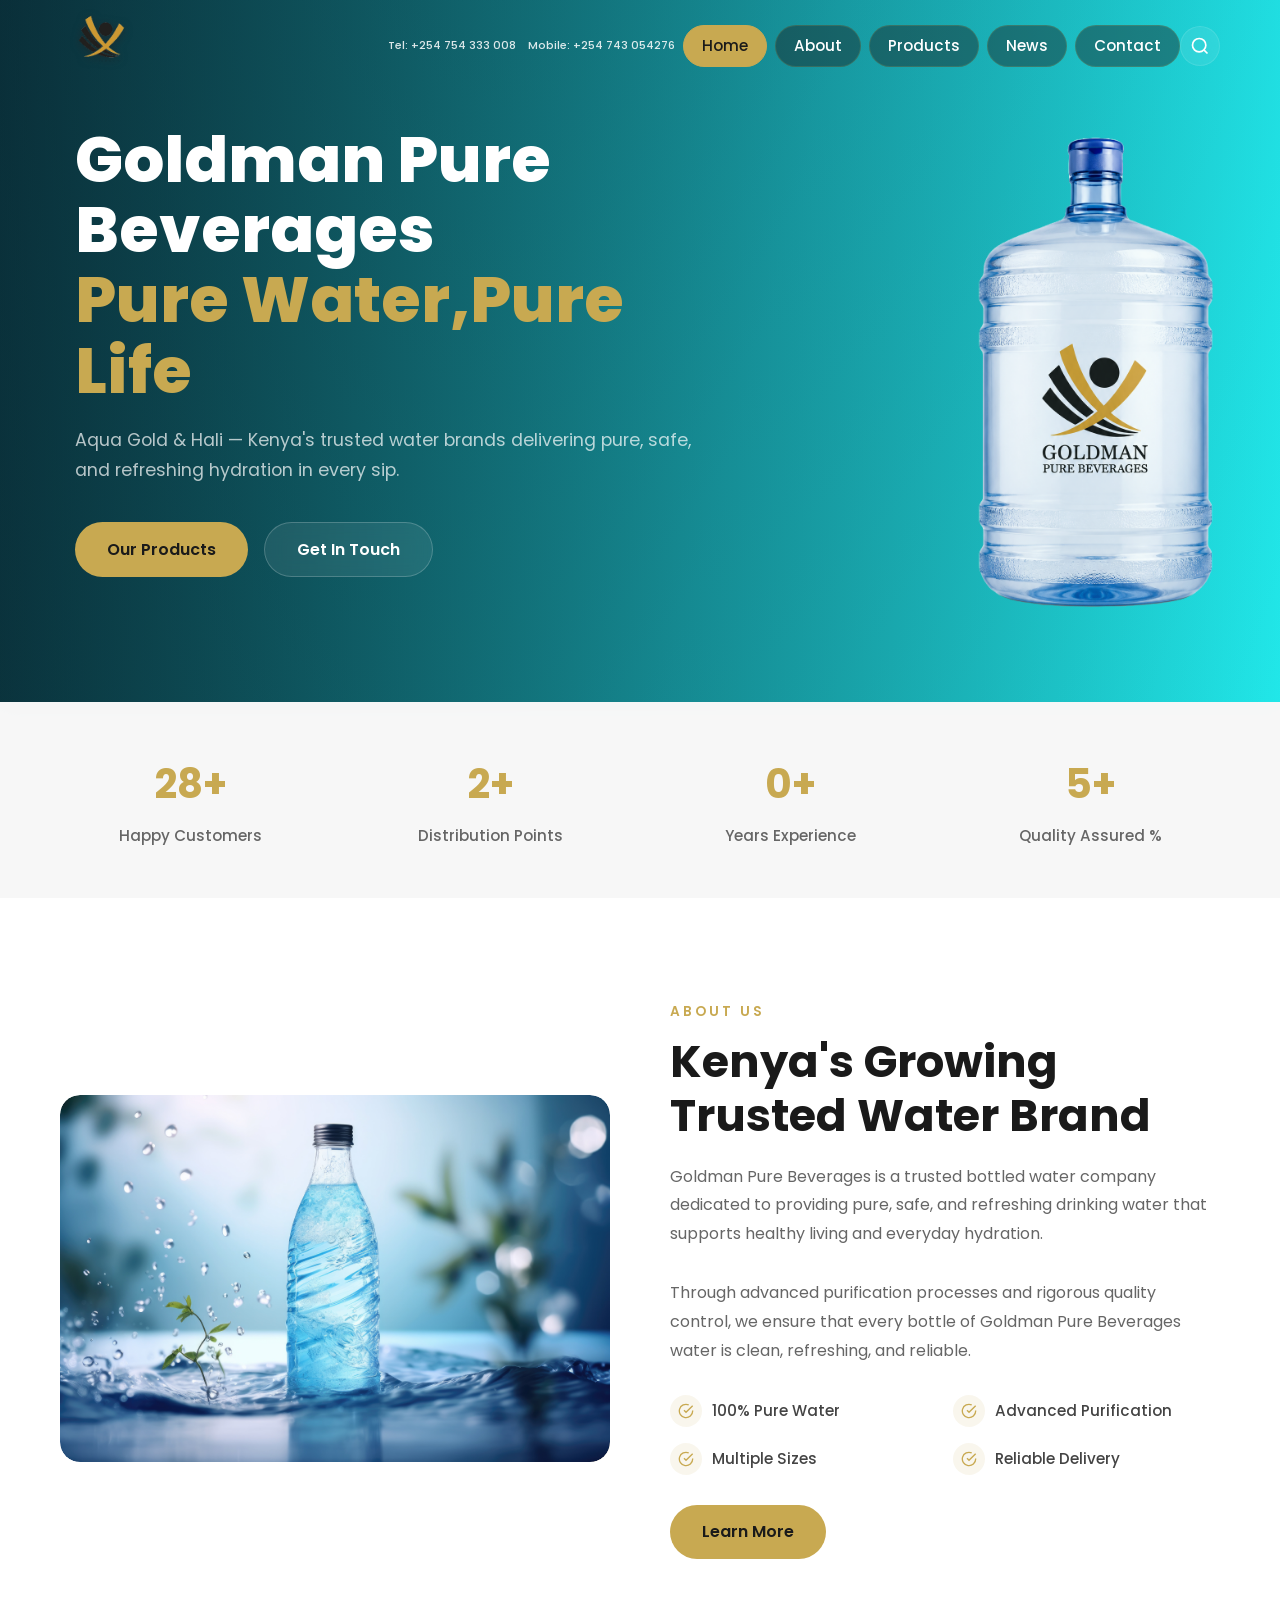
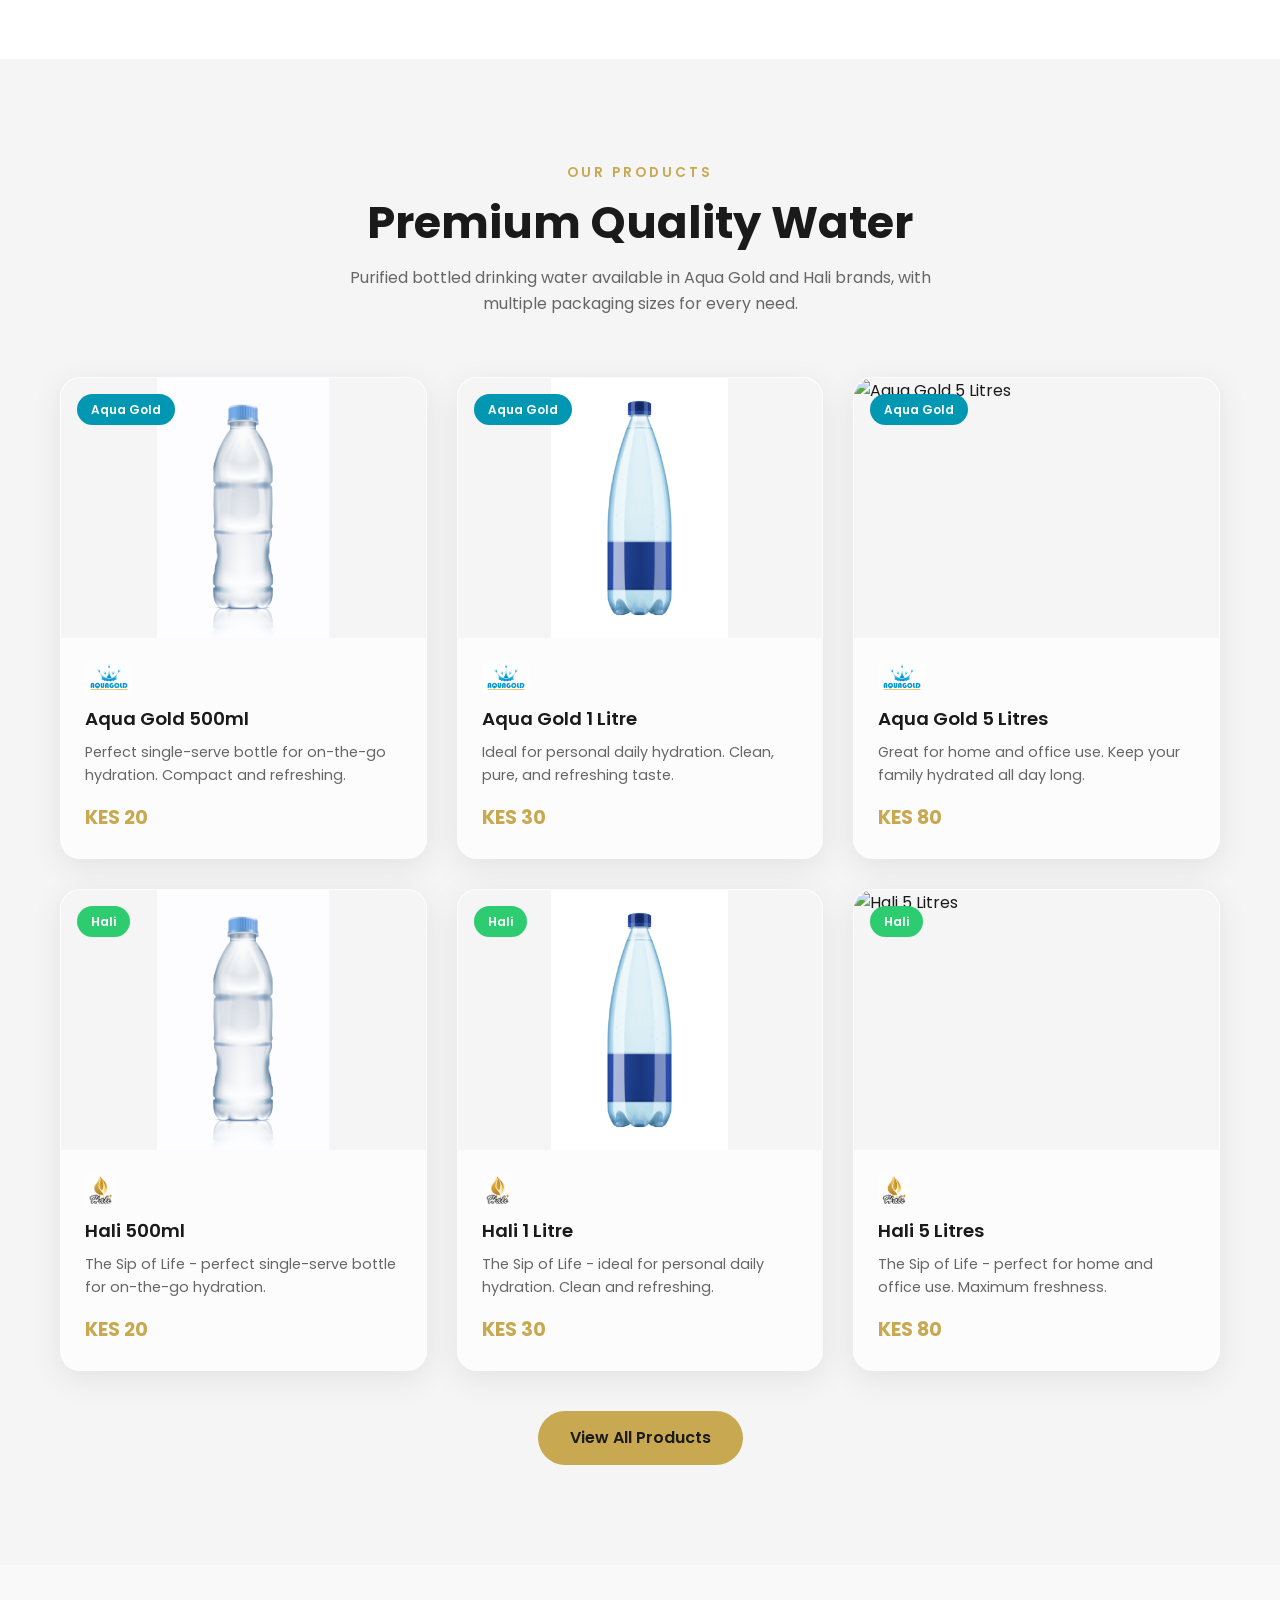
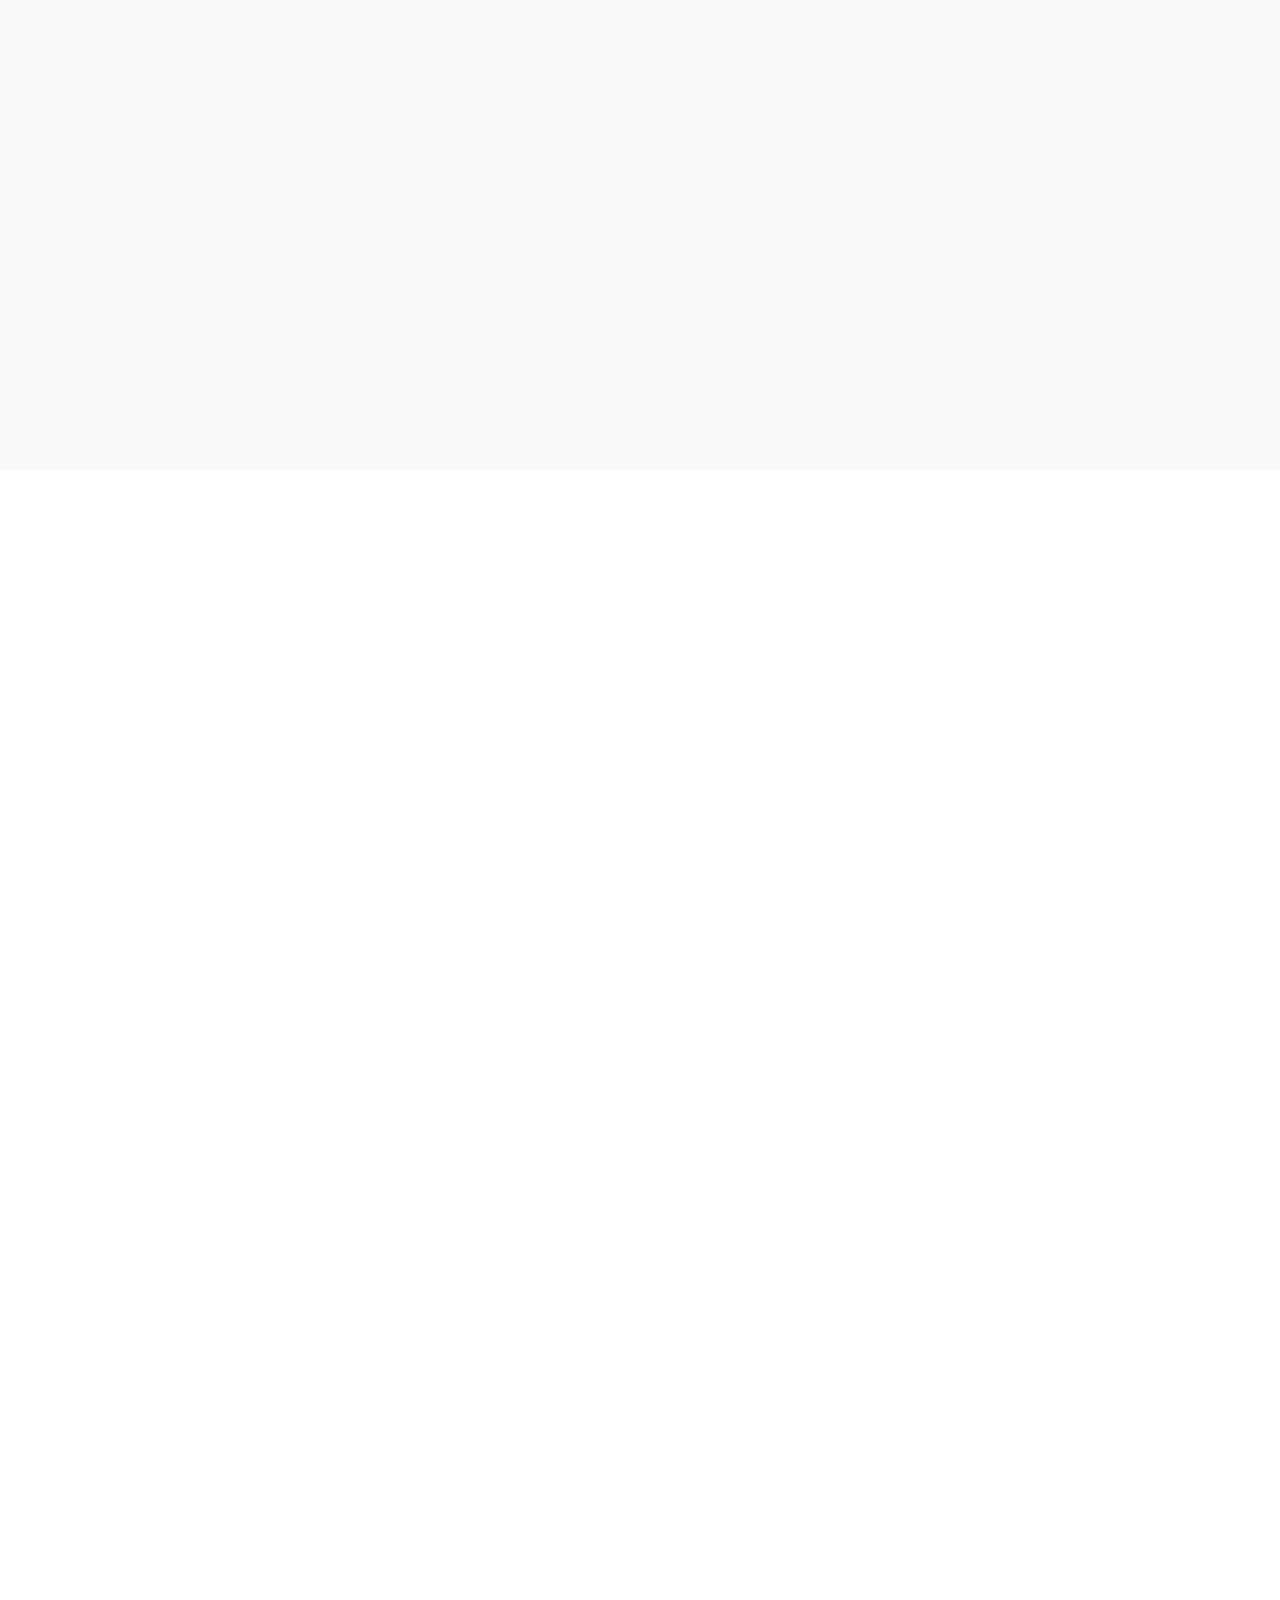
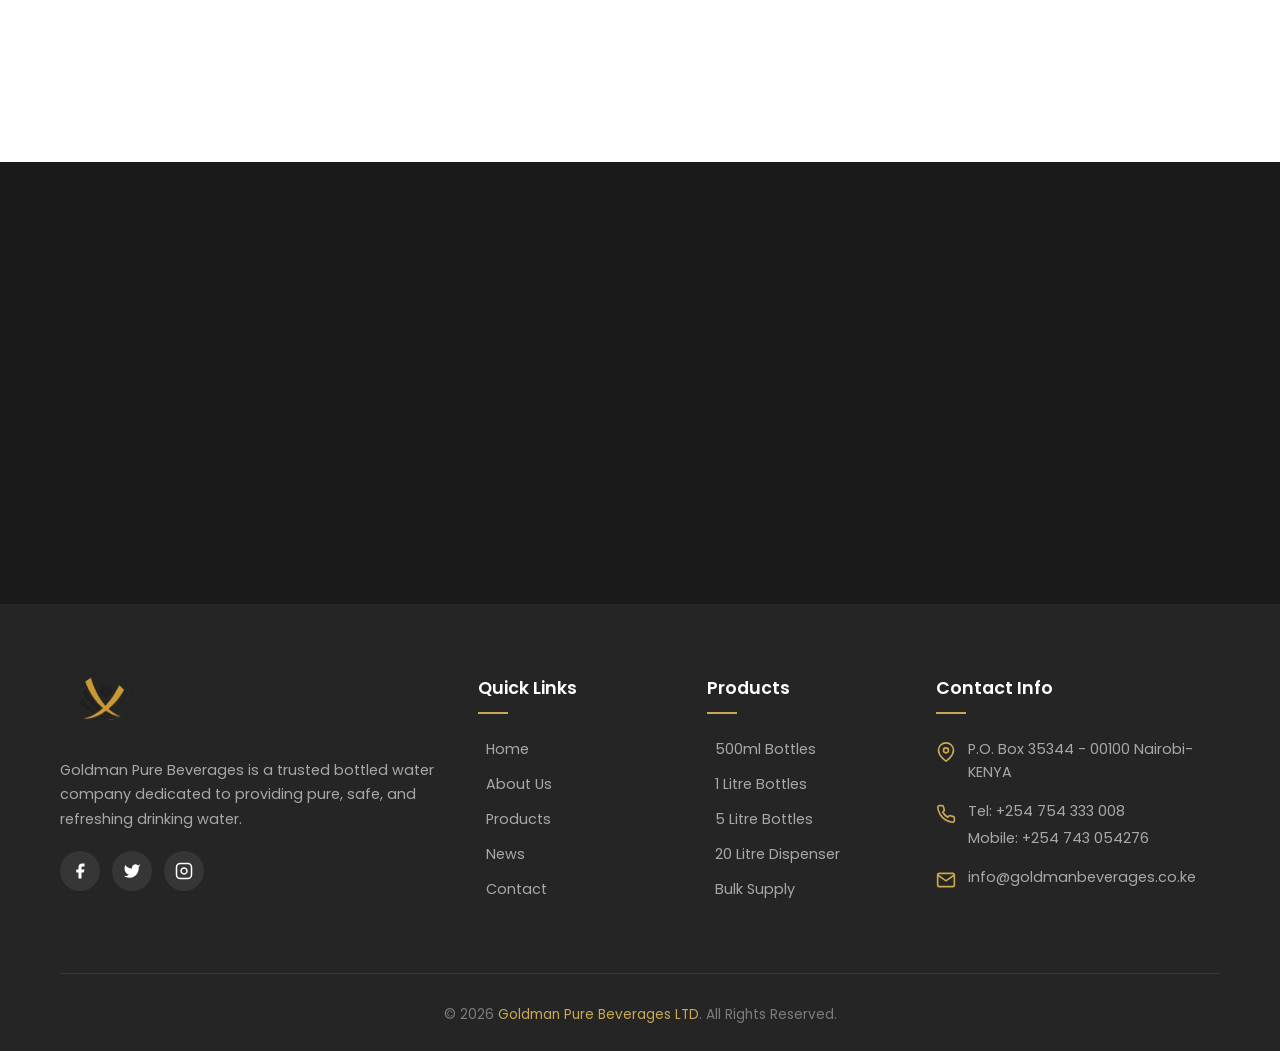
==== commit 7c5a192d: "fnali" ====
--- a/index.html
+++ b/index.html
@@ -10,12 +10,18 @@
 <body>
 
   <header data-header>
-    <div class="container">
-      <a href="index.html" class="logo">
-        <img src="assets/images/goldmanlogo water.png" alt="Goldman Logo" class="logo-img">
-      </a>
-
-      <nav class="navbar" data-navbar>
+      <div class="container">
+      	<a href="index.html" class="logo">
+      	  <img src="assets/images/goldmanlogo water.png" alt="Goldman Logo" class="logo-img">
+      	</a>
+
+      	<div class="header-contact" style="display:flex; flex-direction:row; align-items:center; gap:12px; margin-left:auto; padding-right:8px;">
+      	  <a href="tel:+254754333008" style="color:rgba(255,255,255,0.85); font-size:0.7rem; font-weight:500;">Tel: +254 754 333 008</a>
+      	  <a href="tel:+254743054276" style="color:rgba(255,255,255,0.85); font-size:0.7rem; font-weight:500;">Mobile: +254 743 054276</a>
+      	</div>
+
+      	<nav class="navbar" data-navbar>
+
         <a href="index.html" class="navbar-link active" data-nav-link>Home</a>
         <a href="about.html" class="navbar-link" data-nav-link>About</a>
         <a href="products.html" class="navbar-link" data-nav-link>Products</a>
@@ -23,7 +29,8 @@
         <a href="contact.html" class="navbar-link" data-nav-link>Contact</a>
       </nav>
 
-      <div class="header-actions">
+          <div class="header-actions">
+
         <button class="header-btn" data-search-btn aria-label="Search">
           <svg width="20" height="20" viewBox="0 0 24 24" fill="none" stroke="currentColor" stroke-width="2">
             <circle cx="11" cy="11" r="8"/><path d="m21 21-4.35-4.35"/>
@@ -58,7 +65,7 @@
       <div class="container" style="display:flex; align-items:center; justify-content:space-between;">
         <div class="hero-content">
           <h1 class="hero-title">Goldman Pure Beverages <br><span>Pure Water,Pure Life</span></h1>
-          <p class="hero-text">Kenya's trusted bottled water brand committed to delivering premium-quality purified drinking water. Clean, safe, and refreshing — every sip you can trust.</p>
+          <p class="hero-text">Aqua Gold & Hali — Kenya's trusted water brands delivering pure, safe, and refreshing hydration in every sip.</p>
           <div class="hero-btns">
             <a href="products.html" class="btn btn-gold">Our Products</a>
             <a href="contact.html" class="btn btn-outline">Get In Touch</a>
@@ -306,7 +313,8 @@
               <div class="testimonial-author">
                 <img src="assets/images/avatar-1.jpg" alt="Customer" class="testimonial-avatar">
                 <div class="testimonial-info">
-                  <h4>Grace Wanjiku</h4>
+                  <h4>Greg Wanyama
+                  </h4>
                   <p>Office Manager, Nairobi</p>
                 </div>
               </div>
@@ -358,6 +366,7 @@
   <footer class="footer">
     <div class="container">
       <div class="footer-grid">
+
         <div class="footer-brand">
           <a href="index.html" class="logo">
             <img src="assets/images/goldmanlogo water.png" alt="Goldman Logo" class="logo-img">
@@ -405,19 +414,24 @@
               <span class="footer-contact-icon">
                 <svg viewBox="0 0 24 24" fill="none" stroke="currentColor" stroke-width="2"><path d="M21 10c0 7-9 13-9 13s-9-6-9-13a9 9 0 0 1 18 0z"/><circle cx="12" cy="10" r="3"/></svg>
               </span>
-              Babadogo Lucky Summer Road,<br>Nairobi, Kenya, 00100
+              P.O. Box 35344 - 00100 Nairobi-KENYA
             </li>
             <li>
+
               <span class="footer-contact-icon">
                 <svg viewBox="0 0 24 24" fill="none" stroke="currentColor" stroke-width="2"><path d="M22 16.92v3a2 2 0 0 1-2.18 2 19.79 19.79 0 0 1-8.63-3.07 19.5 19.5 0 0 1-6-6 19.79 19.79 0 0 1-3.07-8.67A2 2 0 0 1 4.11 2h3a2 2 0 0 1 2 1.72 12.84 12.84 0 0 0 .7 2.81 2 2 0 0 1-.45 2.11L8.09 9.91a16 16 0 0 0 6 6l1.27-1.27a2 2 0 0 1 2.11-.45 12.84 12.84 0 0 0 2.81.7A2 2 0 0 1 22 16.92z"/></svg>
               </span>
-              +254 700 000 000
+              <div style="display:flex; flex-direction:column; gap:4px;">
+                <span>Tel: +254 754 333 008</span>
+                <span>Mobile: +254 743 054276</span>
+              </div>
             </li>
             <li>
+
               <span class="footer-contact-icon">
                 <svg viewBox="0 0 24 24" fill="none" stroke="currentColor" stroke-width="2"><path d="M4 4h16c1.1 0 2 .9 2 2v12c0 1.1-.9 2-2 2H4c-1.1 0-2-.9-2-2V6c0-1.1.9-2 2-2z"/><polyline points="22,6 12,13 2,6"/></svg>
               </span>
-              info@goldmanbeverages.co.ke
+              <a href="mailto:info@goldmanbeverages.co.ke" style="color:inherit;">info@goldmanbeverages.co.ke</a>
             </li>
           </ul>
         </div>
